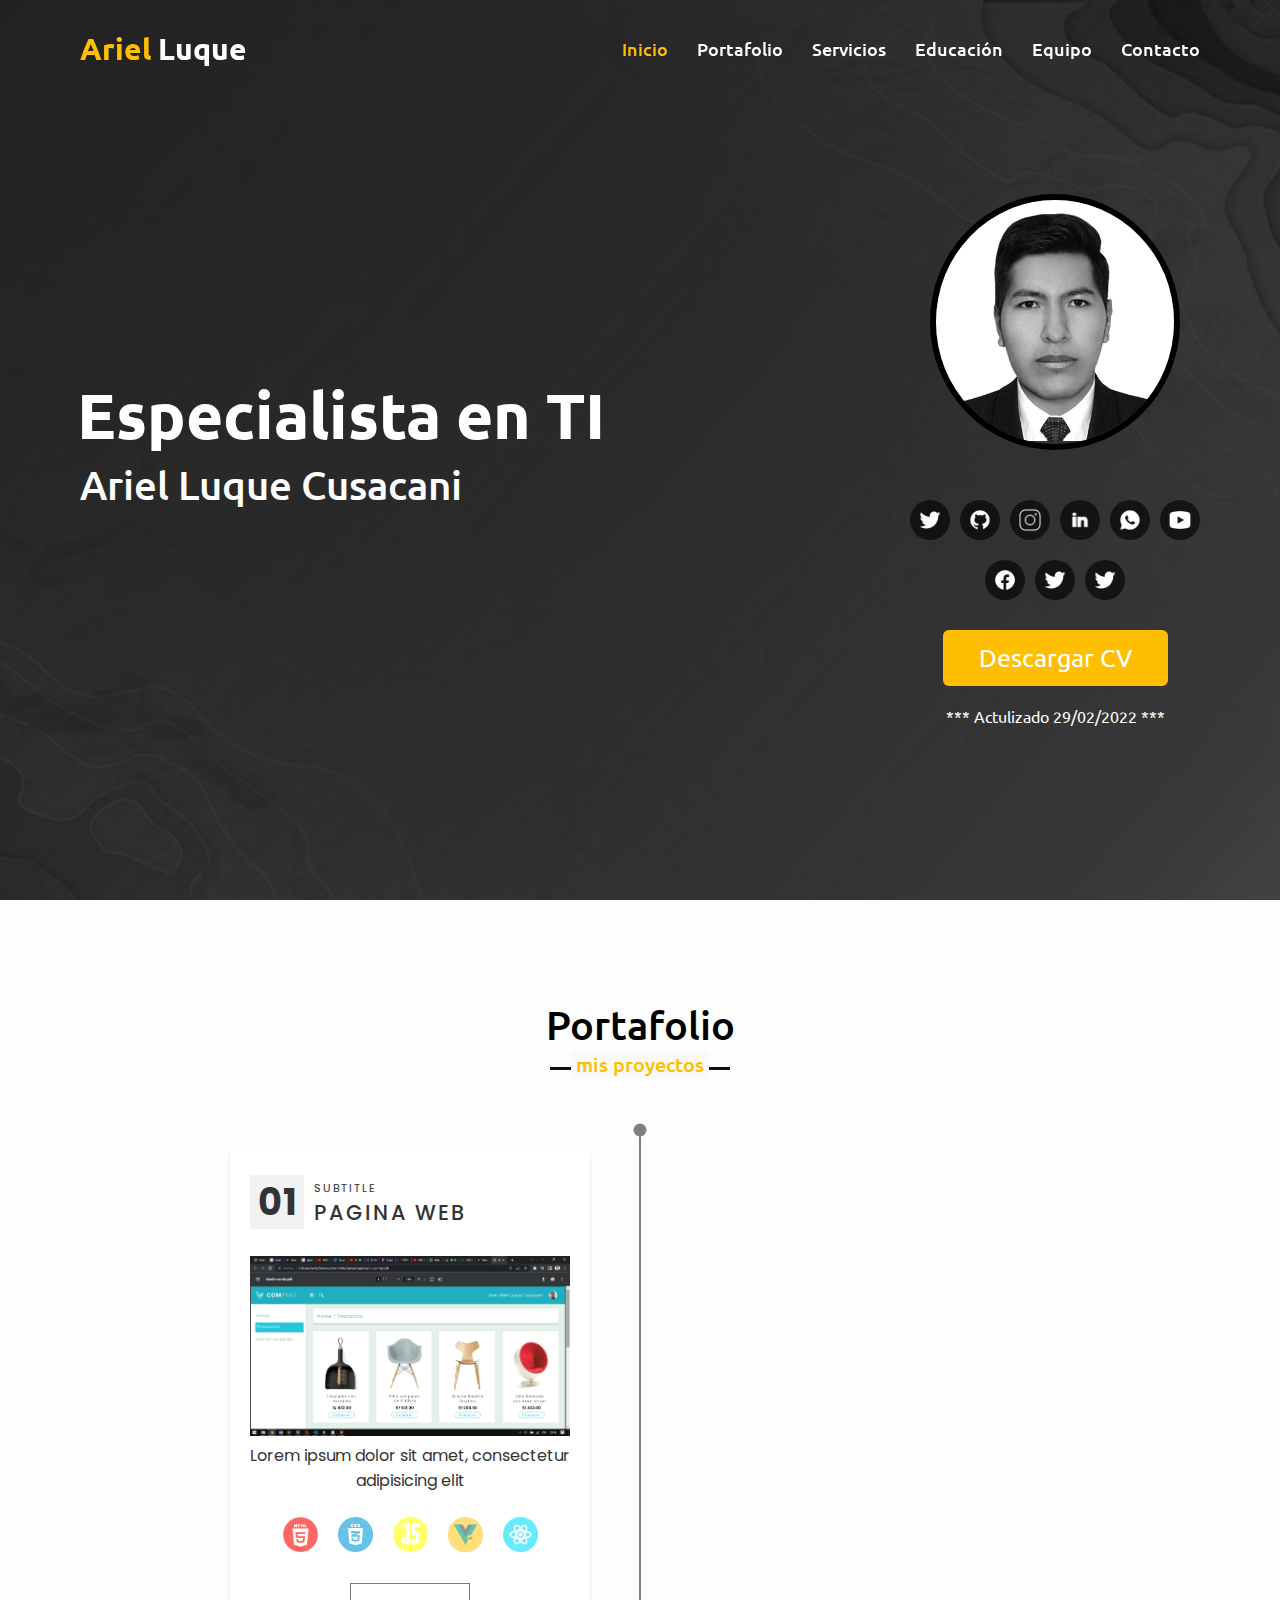
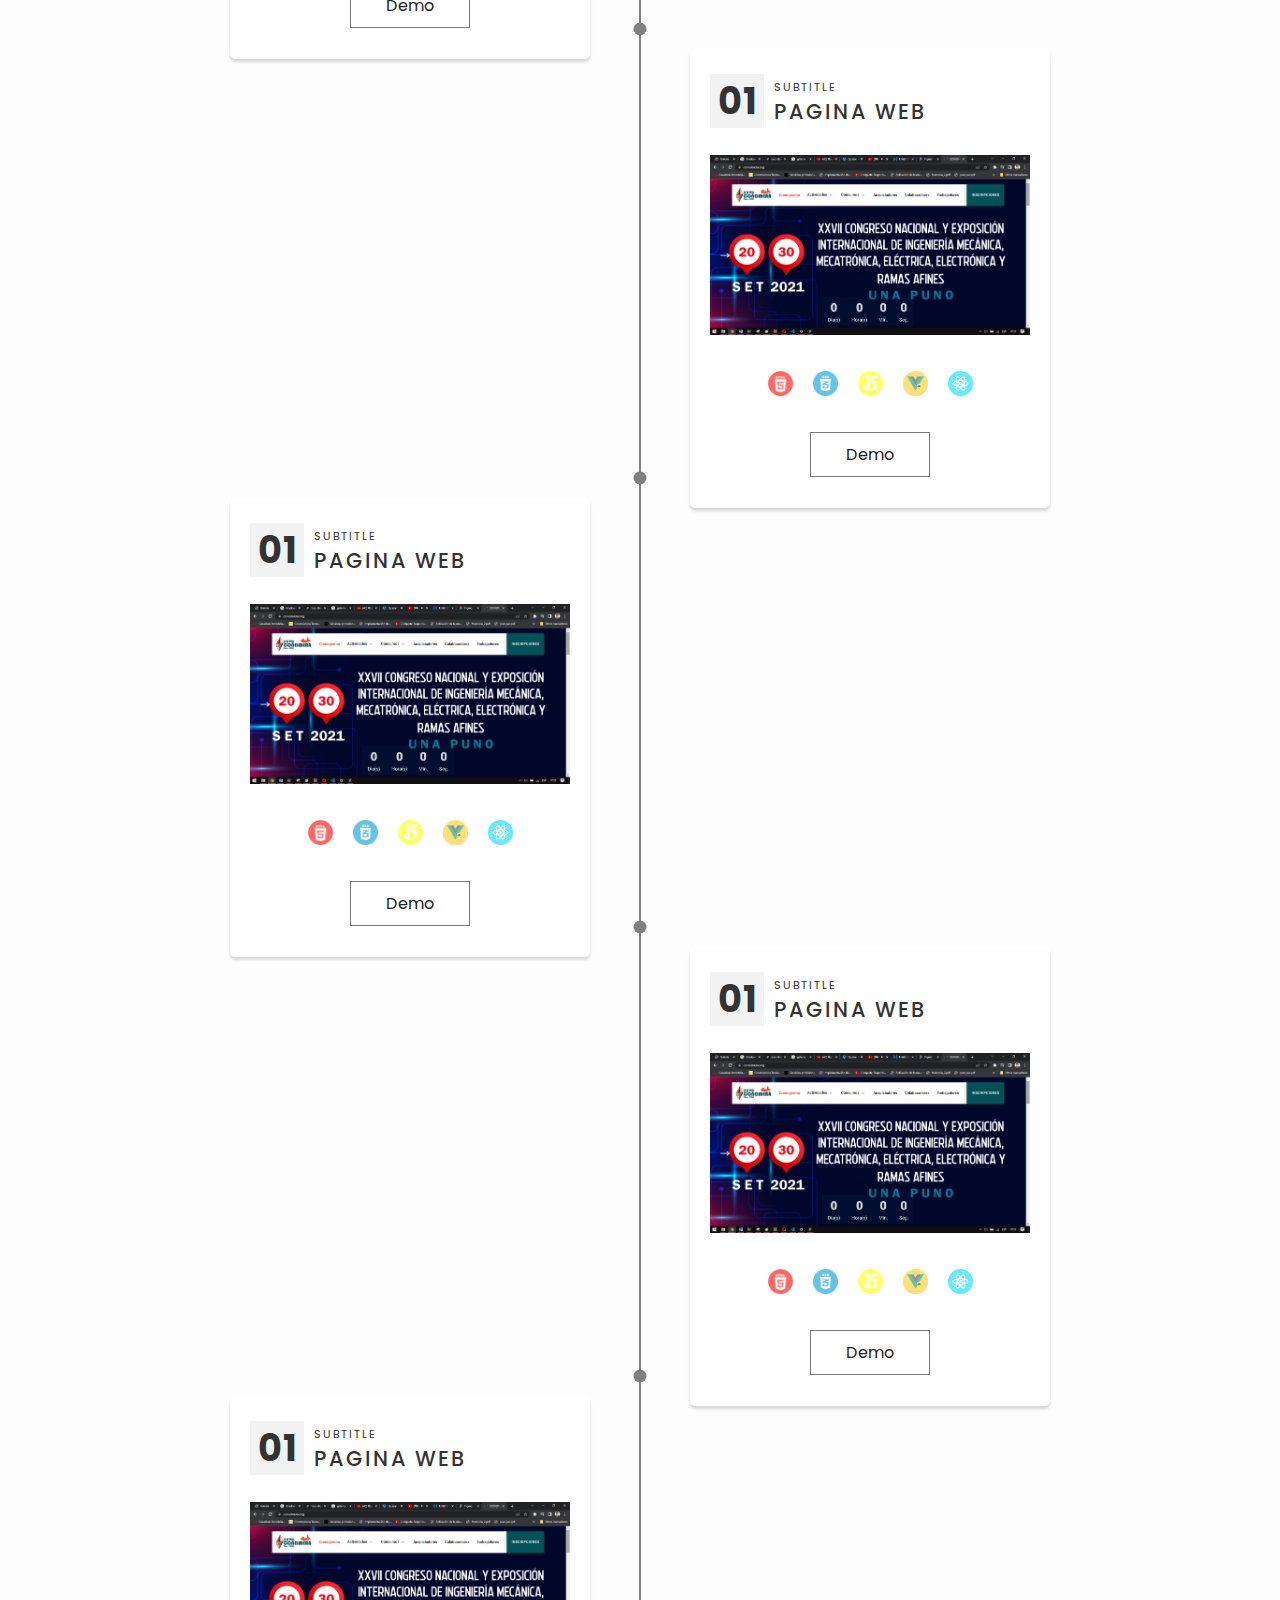
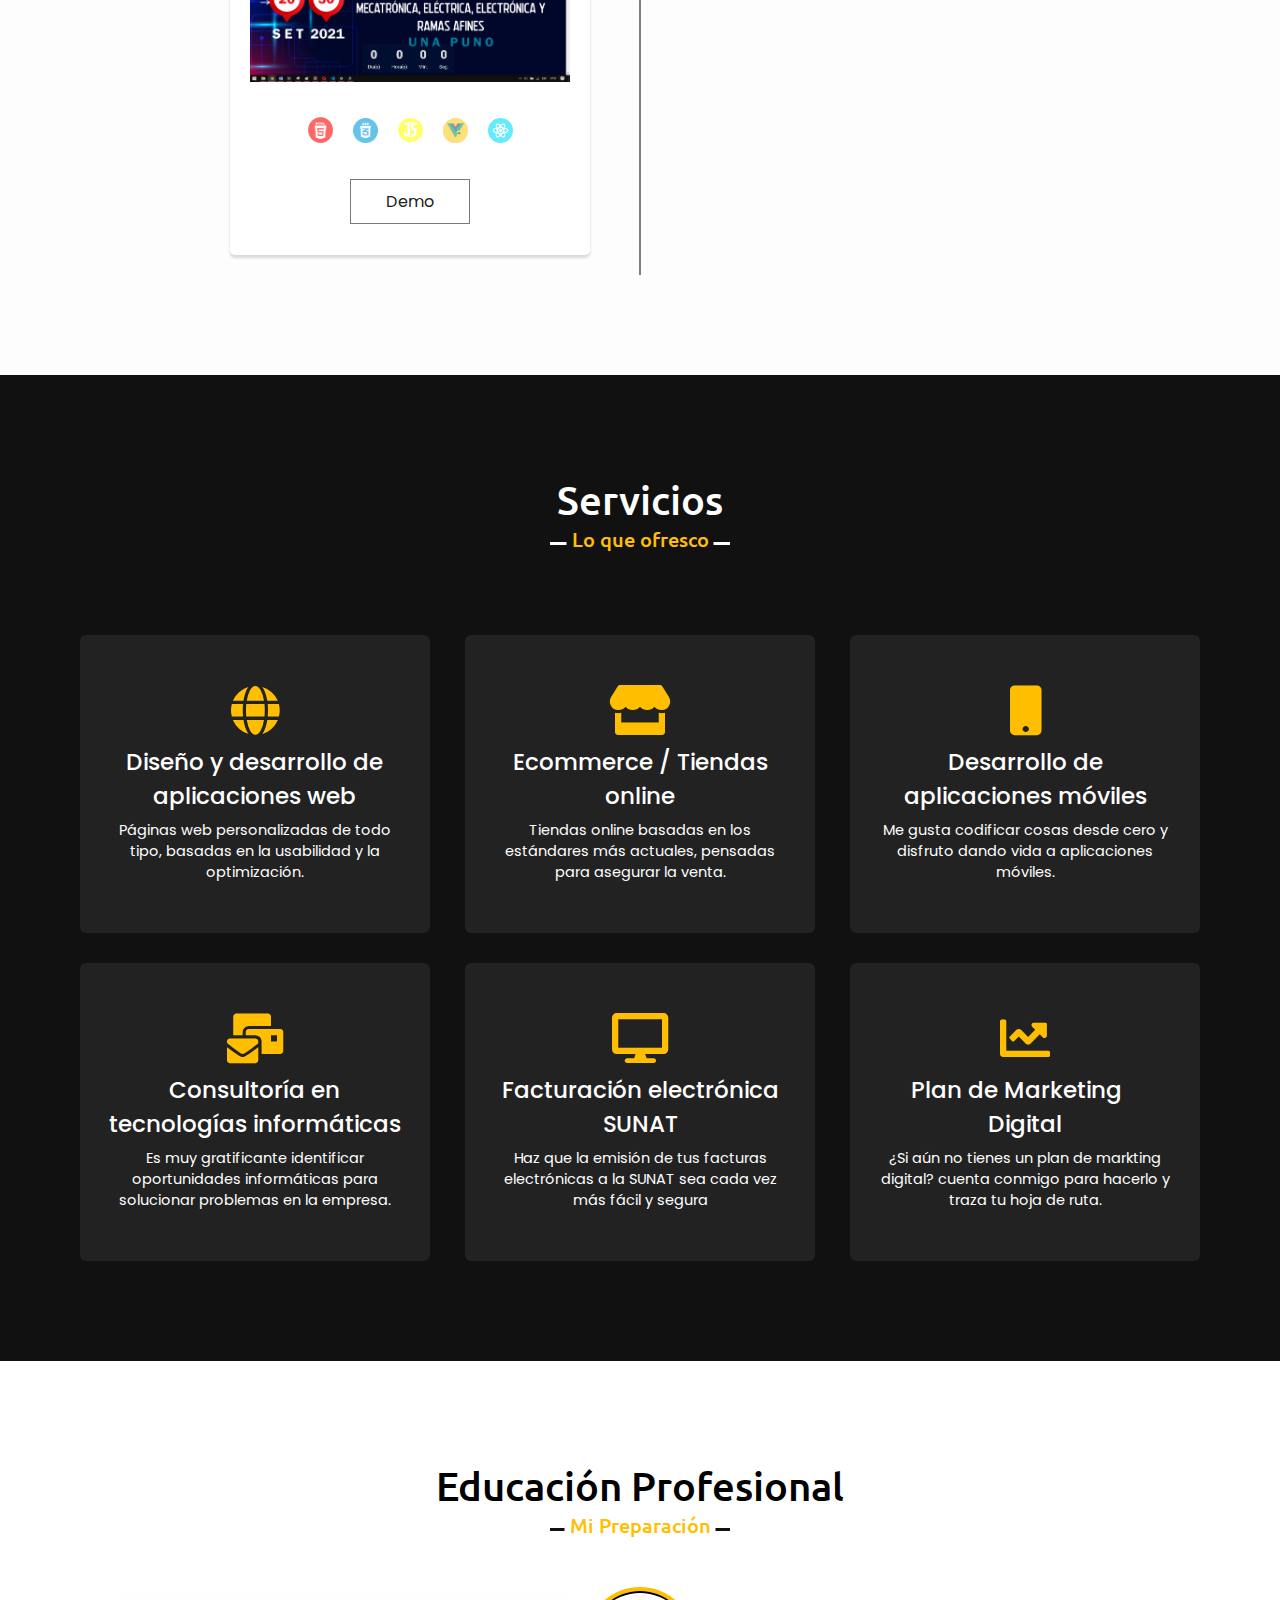
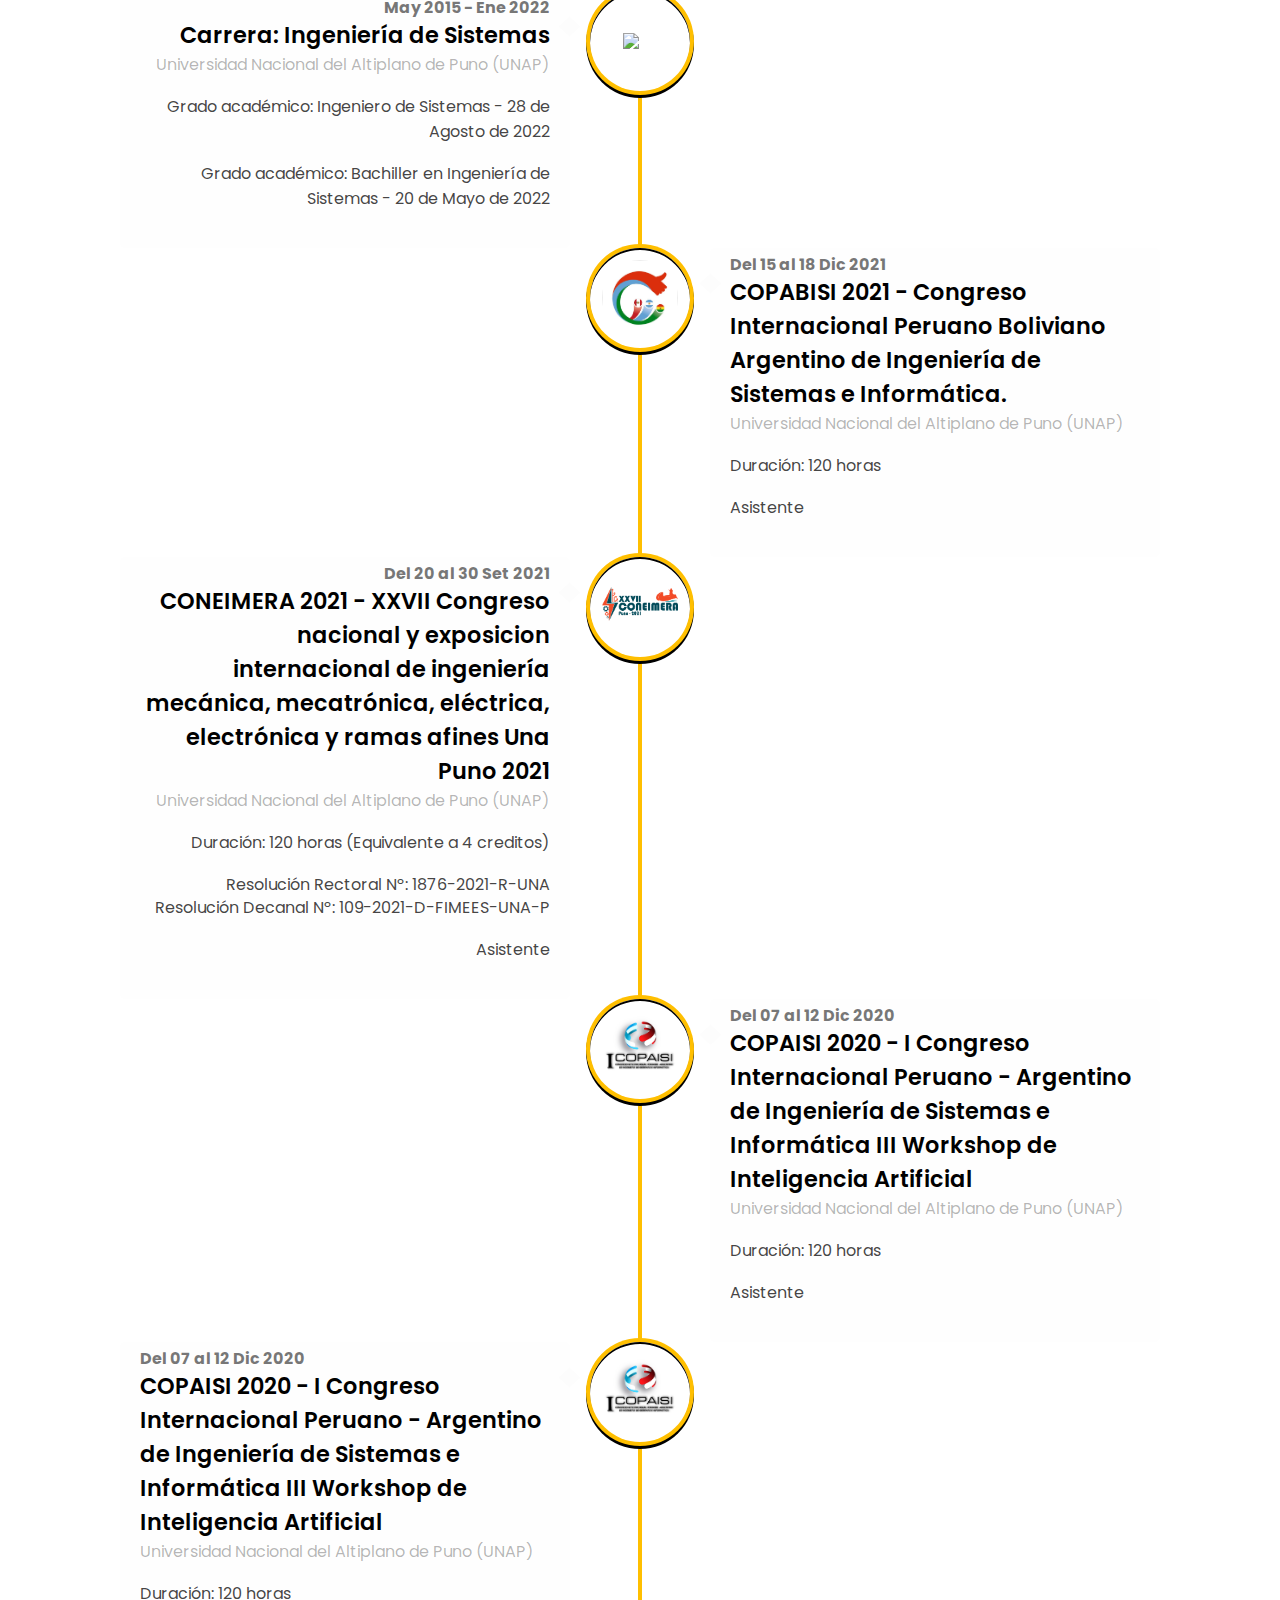
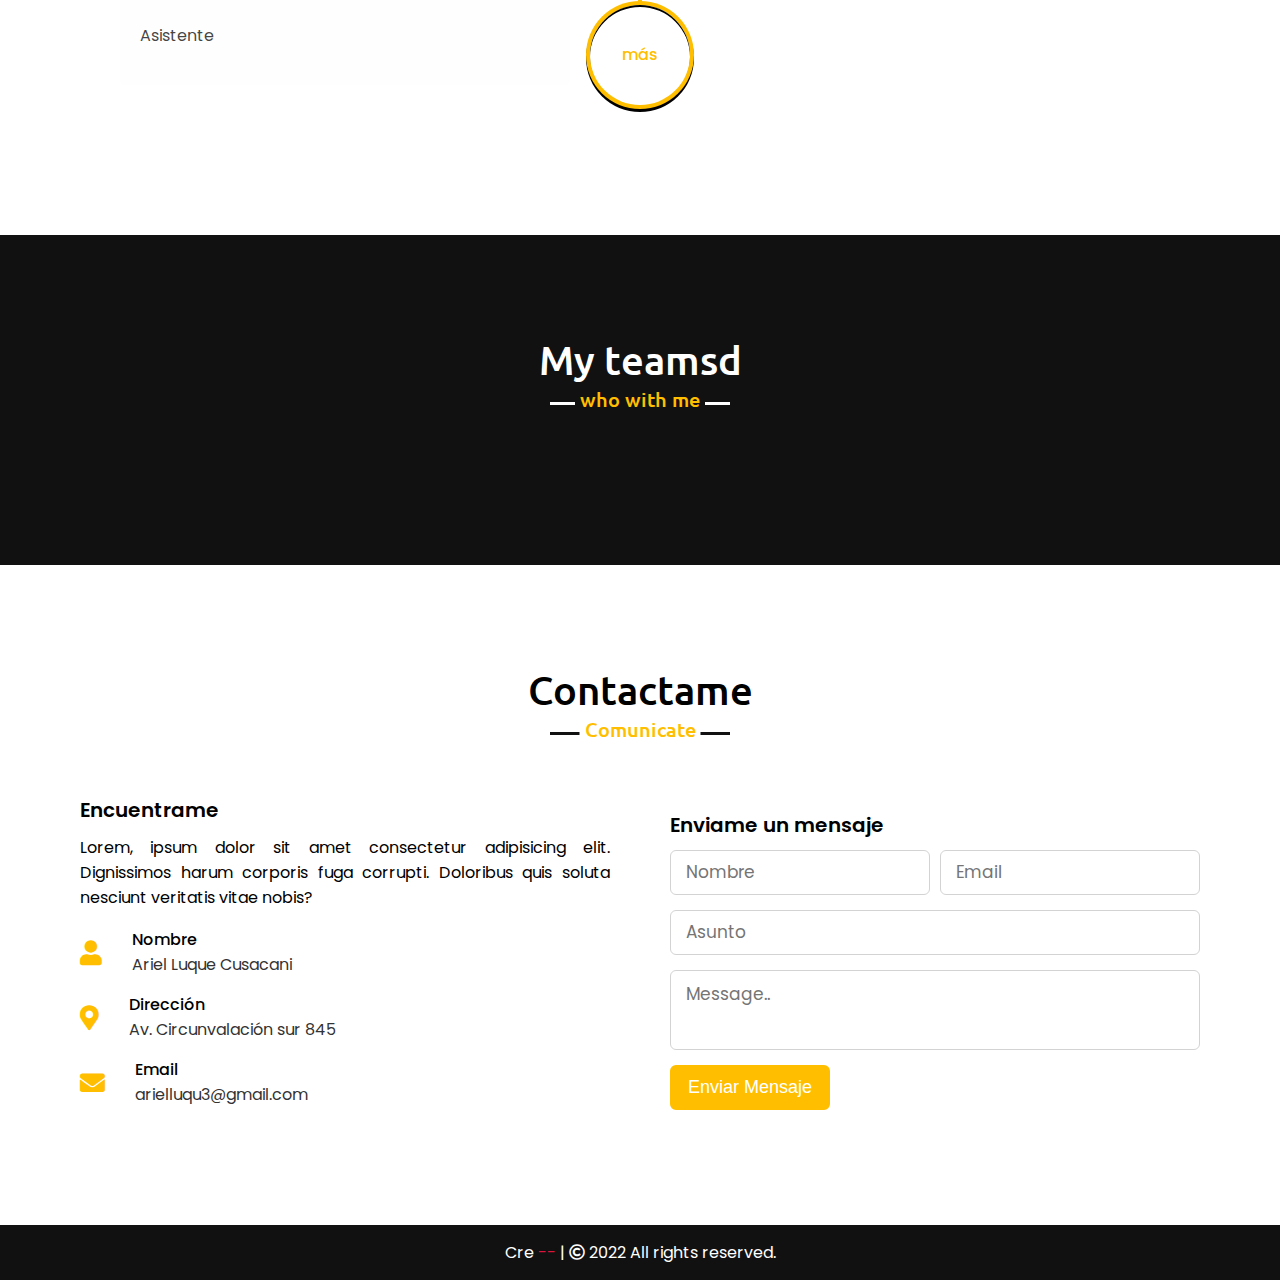
==== index.html @ 1d6f307a "return" ====
<!DOCTYPE html>
<!-- Created By CodingNepal -->
<html lang="es">
<head>
    <meta charset="UTF-8">
    <meta name="viewport" content="width=device-width, initial-scale=1.0">
    <title>Ariel Luque Cusacani</title>
    <link rel="stylesheet" href="style.css">
    <link rel="stylesheet" href="https://cdnjs.cloudflare.com/ajax/libs/font-awesome/5.15.3/css/all.min.css"/>
    <script src="https://code.jquery.com/jquery-3.5.1.min.js"></script>
    <script src="https://cdnjs.cloudflare.com/ajax/libs/typed.js/2.0.11/typed.min.js"></script>
    <script src="https://cdnjs.cloudflare.com/ajax/libs/waypoints/4.0.1/jquery.waypoints.min.js"></script>
    <script src="https://cdnjs.cloudflare.com/ajax/libs/OwlCarousel2/2.3.4/owl.carousel.min.js"></script>
    <link rel="stylesheet" href="https://cdnjs.cloudflare.com/ajax/libs/OwlCarousel2/2.3.4/assets/owl.carousel.min.css"/>
</head>
<body> 
    <div class="scroll-up-btn">
        <i class="fas fa-angle-up"></i>
    </div>
    <nav class="navbar">
        <div class="max-width">
            <!-- Harlow Solid Italic -->
            <div class="logo"><a href="#"><span style="">Ariel</span> Luque</a> </div>
            <ul class="menu">
                <li><a href="#home" class="menu-btn">Inicio</a></li>
                <li><a href="#about" class="menu-btn">Portafolio</a></li>
                <li><a href="#services" class="menu-btn">Servicios</a></li>
                <li><a href="#skills" class="menu-btn">Educación</a></li>
                <li><a href="#teams" class="menu-btn">Equipo</a></li>
                <li><a href="#contact" class="menu-btn">Contacto</a></li>
            </ul>
            <div class="menu-btn">
                <i class="fas fa-bars"></i>
            </div>
        </div>
    </nav>

    <!-- home section start -->
    <section class="home" id="home">
        <div class="max-width prin">
            <div class="home-content" style=" width: 100%; display: flex; flex-direction: column; justify-content: center;">
                <div class="text-2 ti">Especialista en TI</div>
                <div class="text-3 nom">Ariel Luque Cusacani</div>
                <div class="text-3 tip" ><span class="typing" style="color: white; font-size:2rem; font-weight: 300;"></span></div>
            </div>

            <div class="home-content" style=" width: 320px; display: flex; flex-direction: column; align-items: center;">
                <div class="foto">
                    <img src="./images/Foto.png" width="100%">
                </div>
                <div class="text-3" ><span class="typing" style="color: white; font-size:2rem; font-weight: 300;"></span></div>
                <div style="margin-left: 0; display: flex; justify-content: flex-start; margin-top: 120px; ">
                    <div class="icono-header-container" style="margin-left: 0px;"><img src="images/iconos/icons8-twitter-30.png" width="24px" height="24px" /></div>
                    <div class="icono-header-container"><img src="images/iconos/icons8-github-30.png" width="24px" height="24px" /></div>
                    <div class="icono-header-container"><img src="images/iconos/icons8-instagram-50.png" width="24px" height="24px" /></div>
                    <div class="icono-header-container"><img src="images/iconos/icons8-linkedin-50.png" width="24px" height="24px" /></div>
                    <div class="icono-header-container"><img src="images/iconos/icons8-whatsapp-30.png" width="24px" height="24px" /></div>
                    <div class="icono-header-container"><img src="images/iconos/icons8-youtube-play-30.png" width="24px" height="24px" /></div>
                </div>
                <div style=" margin-left: 0; display: flex; justify-content: flex-start; margin-top: 20px; margin-bottom: 10px;">
                    <div class="icono-header-container" style="margin-left: 0px;"><img src="images/iconos/icons8-facebook-rodeado-de-círculo-64.png" width="24px" height="24px" /></div>
                    <div class="icono-header-container"><img src="images/iconos/icons8-twitter-30.png" width="24px" height="24px" /></div>
                    <div class="icono-header-container"><img src="images/iconos/icons8-twitter-30.png" width="24px" height="24px" /></div>
                </div>

                <a href="#">Descargar CV</a>
                <div style="margin-top:20px;"> <span style="text-align: center;">*** Actulizado 29/02/2022 ***</span></div>
            </div>
        </div>
    </section>

    <!-- about section start -->
    <section class="about" id="about" style="background: #f7f7f74D">
        <div class="max-width">
            <h2 class="title">Portafolio</h2>
            <div class="about-content">
                <div class="column right" style="display: none;">
                    <div> <span class="typing-2"></span></div>
                </div>
                <div class="timeline">
                    <ul>
                      <li>
                        <div class="timeline-content">
                          <div class="time-line-header">
                            <div class="timeline-numero">
                              <span>01</span> 
                            </div>
                            <div class="timeline-titulo">
                              <h2>SUBTITLE</h2>
                              <h1>PAGINA WEB</h1>
                            </div>
              
                          </div>
                          <img src="./images/galeria/carrito.png" width="100%">
                          <p style="text-align: center;">
                            Lorem ipsum dolor sit amet, consectetur adipisicing elit
                          </p>
                          
                          <div class="timeline-footer">
                              <div class="timeline-iconos">
                                <div class="icono-timeline">
                                  <img src="./images/iconos-time/html.png" alt="" width="35px" style="opacity: 0.6;">
                                </div>
                                <div class="icono-timeline">
                                  <img src="./images/iconos-time/css.png" alt="" width="35px" style="opacity: 0.6;">
                                </div>
                                <div class="icono-timeline">
                                  <img src="./images/iconos-time/javascript.png" alt="" width="35px" style="opacity: 0.6;">
                                </div>
                                <div class="icono-timeline">
                                  <img src="./images/iconos-time/vue.png" alt="" width="35px" style="opacity: 0.6;">
                                </div>
                                <div class="icono-timeline">
                                  <img src="./images/iconos-time/react.png" alt="" width="35px" style="opacity: 0.6;">
                                </div>
                              </div>
                              <div class="buttom-timeline">
                                <a href="" class="buton-time-line"> Demo</a>
                              </div>
                          </div>
                        </div>
                      </li>
              
              
                      <li>
                        <div class="timeline-content">
                          <div class="time-line-header">
                            <div class="timeline-numero">
                              <span>01</span> 
                            </div>
                            <div class="timeline-titulo">
                              <h2>SUBTITLE</h2>
                              <h1>PAGINA WEB</h1>
                            </div>
              
                          </div>
                          <img src="./images/galeria/coneimera.org.png" width="100%">
                          
                          <div class="timeline-footer">
                              <div class="timeline-iconos">
                                <div class="icono-timeline">
                                  <img src="./images/iconos-time/html.png" alt="" width="25px" style="opacity: 0.6;">
                                </div>
                                <div class="icono-timeline">
                                  <img src="./images/iconos-time/css.png" alt="" width="25px" style="opacity: 0.6;">
                                </div>
                                <div class="icono-timeline">
                                  <img src="./images/iconos-time/javascript.png" alt="" width="25px" style="opacity: 0.6;">
                                </div>
                                <div class="icono-timeline">
                                  <img src="./images/iconos-time/vue.png" alt="" width="25px" style="opacity: 0.6;">
                                </div>
                                <div class="icono-timeline">
                                  <img src="./images/iconos-time/react.png" alt="" width="25px" style="opacity: 0.6;">
                                </div>
                              </div>
                              <div class="buttom-timeline">
                                <a href="" class="buton-time-line"> Demo</a>
                              </div>
                          </div>
                        </div>
                      </li>



                      <li>
                        <div class="timeline-content">
                          <div class="time-line-header">
                            <div class="timeline-numero">
                              <span>01</span> 
                            </div>
                            <div class="timeline-titulo">
                              <h2>SUBTITLE</h2>
                              <h1>PAGINA WEB</h1>
                            </div>
              
                          </div>
                          <img src="./images/galeria/coneimera.org.png" width="100%">
                          
                          <div class="timeline-footer">
                              <div class="timeline-iconos">
                                <div class="icono-timeline">
                                  <img src="./images/iconos-time/html.png" alt="" width="25px" style="opacity: 0.6;">
                                </div>
                                <div class="icono-timeline">
                                  <img src="./images/iconos-time/css.png" alt="" width="25px" style="opacity: 0.6;">
                                </div>
                                <div class="icono-timeline">
                                  <img src="./images/iconos-time/javascript.png" alt="" width="25px" style="opacity: 0.6;">
                                </div>
                                <div class="icono-timeline">
                                  <img src="./images/iconos-time/vue.png" alt="" width="25px" style="opacity: 0.6;">
                                </div>
                                <div class="icono-timeline">
                                  <img src="./images/iconos-time/react.png" alt="" width="25px" style="opacity: 0.6;">
                                </div>
                              </div>
                              <div class="buttom-timeline">
                                <a href="" class="buton-time-line"> Demo</a>
                              </div>
                          </div>
                        </div>
                      </li>




                      <li>
                        <div class="timeline-content">
                          <div class="time-line-header">
                            <div class="timeline-numero">
                              <span>01</span> 
                            </div>
                            <div class="timeline-titulo">
                              <h2>SUBTITLE</h2>
                              <h1>PAGINA WEB</h1>
                            </div>
              
                          </div>
                          <img src="./images/galeria/coneimera.org.png" width="100%">
                          
                          <div class="timeline-footer">
                              <div class="timeline-iconos">
                                <div class="icono-timeline">
                                  <img src="./images/iconos-time/html.png" alt="" width="25px" style="opacity: 0.6;">
                                </div>
                                <div class="icono-timeline">
                                  <img src="./images/iconos-time/css.png" alt="" width="25px" style="opacity: 0.6;">
                                </div>
                                <div class="icono-timeline">
                                  <img src="./images/iconos-time/javascript.png" alt="" width="25px" style="opacity: 0.6;">
                                </div>
                                <div class="icono-timeline">
                                  <img src="./images/iconos-time/vue.png" alt="" width="25px" style="opacity: 0.6;">
                                </div>
                                <div class="icono-timeline">
                                  <img src="./images/iconos-time/react.png" alt="" width="25px" style="opacity: 0.6;">
                                </div>
                              </div>
                              <div class="buttom-timeline">
                                <a href="" class="buton-time-line"> Demo</a>
                              </div>
                          </div>
                        </div>
                      </li>



                      <li>
                        <div class="timeline-content">
                          <div class="time-line-header">
                            <div class="timeline-numero">
                              <span>01</span> 
                            </div>
                            <div class="timeline-titulo">
                              <h2>SUBTITLE</h2>
                              <h1>PAGINA WEB</h1>
                            </div>
              
                          </div>
                          <img src="./images/galeria/coneimera.org.png" width="100%">
                          
                          <div class="timeline-footer">
                              <div class="timeline-iconos">
                                <div class="icono-timeline">
                                  <img src="./images/iconos-time/html.png" alt="" width="25px" style="opacity: 0.6;">
                                </div>
                                <div class="icono-timeline">
                                  <img src="./images/iconos-time/css.png" alt="" width="25px" style="opacity: 0.6;">
                                </div>
                                <div class="icono-timeline">
                                  <img src="./images/iconos-time/javascript.png" alt="" width="25px" style="opacity: 0.6;">
                                </div>
                                <div class="icono-timeline">
                                  <img src="./images/iconos-time/vue.png" alt="" width="25px" style="opacity: 0.6;">
                                </div>
                                <div class="icono-timeline">
                                  <img src="./images/iconos-time/react.png" alt="" width="25px" style="opacity: 0.6;">
                                </div>
                              </div>
                              <div class="buttom-timeline">
                                <a href="" class="buton-time-line"> Demo</a>
                              </div>
                          </div>
                        </div>
                      </li>
                      
                    </ul>
                  </div>
                
            </div>
        </div>
        
    </section>
    <!-- services section start -->
    <section class="services" id="services">
        <div class="max-width">
            <h2 class="title">Servicios</h2>
            <div class="serv-content">
                <div class="card">
                    <div class="box">
                        <i class="fas fa-globe"></i>
                        <div class="text"> Diseño y desarrollo de aplicaciones web </div>
                        <p>Páginas web personalizadas de todo tipo, basadas en la usabilidad y la optimización.</p>
                    </div>
                </div>
                <div class="card">
                    <div class="box">
                        <i class="fas fa-store"></i>
                        <div class="text">Ecommerce / Tiendas online</div>
                        <p>Tiendas online basadas en los estándares más actuales, pensadas para asegurar la venta.</p>
                    </div>
                </div>
                <div class="card">
                    <div class="box">
                        <i class="fas fa-mobile"></i>
                        <div class="text">Desarrollo de aplicaciones móviles</div>
                        <p>Me gusta codificar cosas desde cero y disfruto dando vida a aplicaciones móviles.</p>
                    </div>  
                </div>

                <div class="card">
                    <div class="box">
                        <i class="fas fa-mail-bulk"></i>
                        <div class="text">Consultoría en tecnologías informáticas</div>
                        <p> Es muy gratificante identificar oportunidades informáticas para solucionar problemas en la empresa.</p>
                    </div>  
                </div>
                <div class="card">
                    <div class="box">
                        <i class="fas fa-desktop"></i>
                        <div class="text">Facturación electrónica SUNAT</div>
                        <p>Haz que la emisión de tus facturas electrónicas a la SUNAT sea cada vez más fácil y segura</p>
                    </div>  
                </div>
                <div class="card">
                    <div class="box">
                        <i class="fas fa-chart-line"></i>
                        <div class="text">Plan de Marketing &nbsp;&nbsp; Digital</div>
                        <p>¿Si aún no tienes un plan de markting digital? cuenta conmigo para hacerlo y traza tu hoja de ruta.</p>
                    </div>  
                </div>
            </div>

            
        </div>
    </section>

    <!-- skills section start -->
    <section class="skills" id="skills">
        <div class="max-width">
            <h2 class="title">Educación Profesional</h2>
            <div class="wrapper">
                <div class="center-line linea" style="display: flex; align-items: center; justify-content: center;">
                  <a href="#" class="scroll-icon" style=" display: flex; align-items: center; justify-content: center; font-size: 1rem; font-weight: 500;">más</i></a>
                </div> 

                <div class="row row-1">
                  <section>
                    <i class="icon circ" >        
                      <img src="https://upload.wikimedia.org/wikipedia/commons/c/cb/Logo_UNAP.png" class="imgcirc" width="95%" style="border-radius: 0%; width: 30px; margin-left: -5px;">
                    </i>
                    <p class="ar" style="color: #0000008b; font-weight: 700; margin-bottom: -12px; margin-top: -16px;">May 2015 -  Ene 2022</p>
                    <p class="ar" style="font-size: 1.4em; font-weight: 600; margin-bottom: -10px;">Carrera: Ingeniería de Sistemas</p>
                    <p class="ar" style="color: #0000004b;">Universidad Nacional del Altiplano de Puno (UNAP)</p>
                    <p class="ar" style="color: #242323d9;">Grado académico: Ingeniero de Sistemas - 28 de Agosto de 2022</p>
                    <p class="ar" style="color: #242323d9;">Grado académico: Bachiller en Ingeniería de Sistemas - 20 de Mayo de 2022</p>
                    
                    <div class="bottom">
                      <!-- <a href="#">ver mas</a> -->
                    </div>
                  </section>
                </div>
            
                <div class="row row-2">
                  <section>
                    <i class="icon circ"  >        
                      <img src="./images/logos/logoCopabisi.jpg" class="imgcirc" width="95%" style="border-radius: 50%;">
                    </i>
                    <p class="al" style="color: #0000008b; font-weight: 700; margin-bottom: -12px; margin-top: -16px;">Del 15 al 18 Dic 2021</p>
                    <p class="al" style="font-size: 1.4em; font-weight: 600; margin-bottom: -10px;">
                      COPABISI 2021 - Congreso Internacional Peruano Boliviano Argentino de Ingeniería de Sistemas e Informática.
                    </p>
                    <p class="al" style="color: #0000004b;">Universidad Nacional del Altiplano de Puno (UNAP)</p>
                    <p class="al" style="color: #242323d9;">Duración: 120 horas</p>
                    <p class="al" style="color: #242323d9;">Asistente</p>
            
                    <div class="bottom">
                      <!-- <a href="#">ver mas</a> -->
                    </div>
                  </section>
                </div>
            
                <div class="row row-1">
                  <section>
                    <i class="icon circ"  >        
                      <img src="./images/logos/logoConeimera.png" class="imgcirc" width="95%" style="border-radius: 0%; margin-bottom: 5px;">
                    </i>
                    <p class="ar" style="color: #0000008b; font-weight: 700; margin-bottom: -12px; margin-top: -16px;">Del 20 al 30 Set 2021</p>
                    <p class="ar" style="font-size: 1.4em; font-weight: 600; margin-bottom: -10px;">
                      CONEIMERA 2021 - XXVII Congreso nacional y exposicion
                      internacional de ingeniería mecánica,
                      mecatrónica, eléctrica, electrónica y 
                      ramas afines
                      Una Puno 2021</p>
                    <p class="ar" style="color: #0000004b;">Universidad Nacional del Altiplano de Puno (UNAP)</p>
                    <p class="ar" style="color: #242323d9;">Duración: 120 horas (Equivalente a 4 creditos)</p>
                    <p class="ar" style="color: #242323d9;  margin-bottom: -12px;">Resolución Rectoral Nº: 1876-2021-R-UNA</p>
                    <p class="ar" style="color: #242323d9;">Resolución Decanal Nº: 109-2021-D-FIMEES-UNA-P</p>
                    <p class="ar" style="color: #242323d9;">Asistente</p>
                    <div class="bottom">
                      <!-- <a href="#">ver mas</a> -->
                    </div>
                  </section>
                </div>
            
            
                <div class="row row-2">
                  <section>
                    <i class="icon circ"  >        
                      <img src="./images/logos/logoCopaisi.png" class="imgcirc" width="95%" style="border-radius: 50%;">
                    </i>
                    <p class="al" style="color: #0000008b; font-weight: 700; margin-bottom: -12px; margin-top: -16px;">Del 07 al 12 Dic 2020</p>
                    <p class="al" style="font-size: 1.4em; font-weight: 600; margin-bottom: -10px;">
                      COPAISI 2020 - I Congreso Internacional Peruano - 
                      Argentino de Ingeniería de Sistemas
                      e Informática III Workshop de
                      Inteligencia Artificial</p>
                    <p class="al" style="color: #0000004b;">Universidad Nacional del Altiplano de Puno (UNAP)</p>
                    <p class="al" style="color: #242323d9;">Duración: 120 horas</p>
                    <p class="al" style="color: #242323d9;">Asistente</p>
                    <div class="bottom">
                      <!-- <a href="#">ver mas</a> -->
                    </div>
                  </section>
                </div>
                <div class="row row-1">
                  <section>
                    <i class="icon circ"  >        
                      <img src="./images/logos/logoCopaisi.png" class="imgcirc" width="95%" style="border-radius: 50%;">
                    </i>
                    <p class="al" style="color: #0000008b; font-weight: 700; margin-bottom: -12px; margin-top: -16px;">Del 07 al 12 Dic 2020</p>
                    <p class="al" style="font-size: 1.4em; font-weight: 600; margin-bottom: -10px;">
                      COPAISI 2020 - I Congreso Internacional Peruano - 
                      Argentino de Ingeniería de Sistemas
                      e Informática III Workshop de
                      Inteligencia Artificial</p>
                    <p class="al" style="color: #0000004b;">Universidad Nacional del Altiplano de Puno (UNAP)</p>
                    <p class="al" style="color: #242323d9;">Duración: 120 horas</p>
                    <p class="al" style="color: #242323d9;">Asistente</p>
                    <div class="bottom">
                      <!-- <a href="#">ver mas</a> -->
                    </div>
                  </section>
                </div>
            
                
              </div>
        </div>
    </section>

    <!-- teams section start -->
    <section class="teams" id="teams">
        <div class="max-width">
            <h2 class="title">My teamsd</h2>
            <div class="carousel owl-carousel">
                <div class="card">
                    <div class="box">
                        <img src="images/profile-1.jpeg" alt="">
                        <div class="text">Someone name</div>
                        <p>Lorem ipsum dolor sit amet consectetur adipisicing elit.</p>
                    </div>
                </div>
                <div class="card">
                    <div class="box">
                        <img src="images/profile-2.jpeg" alt="">
                        <div class="text">Someone name</div>
                        <p>Lorem ipsum dolor sit amet consectetur adipisicing elit.</p>
                    </div>
                </div>
                <div class="card">
                    <div class="box">
                        <img src="images/profile-3.jpeg" alt="">
                        <div class="text">Someone name</div>
                        <p>Lorem ipsum dolor sit amet consectetur adipisicing elit.</p>
                    </div>
                </div>
                <div class="card">
                    <div class="box">
                        <img src="images/profile-4.jpeg" alt="">
                        <div class="text">Someone name</div>
                        <p>Lorem ipsum dolor sit amet consectetur adipisicing elit.</p>
                    </div>
                </div>
                <div class="card">
                    <div class="box">
                        <img src="images/profile-5.jpeg" alt="">
                        <div class="text">Someone name</div>
                        <p>Lorem ipsum dolor sit amet consectetur adipisicing elit.</p>
                    </div>
                </div>
            </div>
        </div>
    </section>

    <!-- contact section start -->
    <section class="contact" id="contact">
        <div class="max-width">
            <h2 class="title">Contactame</h2>
            <div class="contact-content">
                <div class="column left">
                    <div class="text">Encuentrame</div>
                    <p>Lorem, ipsum dolor sit amet consectetur adipisicing elit. Dignissimos harum corporis fuga corrupti. Doloribus quis soluta nesciunt veritatis vitae nobis?</p>
                    <div class="icons">
                        <div class="row">
                            <i class="fas fa-user"></i>
                            <div class="info">
                                <div class="head">Nombre</div>
                                <div class="sub-title">Ariel Luque Cusacani</div>
                            </div>
                        </div>
                        <div class="row">
                            <i class="fas fa-map-marker-alt"></i>
                            <div class="info">
                                <div class="head">Dirección</div>
                                <div class="sub-title">Av. Circunvalación sur 845</div>
                            </div>
                        </div>
                        <div class="row">
                            <i class="fas fa-envelope"></i>
                            <div class="info">
                                <div class="head">Email</div>
                                <div class="sub-title">arielluqu3@gmail.com</div>
                            </div>
                        </div>
                    </div>
                </div>
                <div class="column right">
                    <div class="text">Enviame un mensaje</div>
                    <form action="https://formsubmit.co/jhonar.theking@gmail.com" method="POST">
                        <div class="fields">
                            <div class="field name" name="nombre">
                                <input type="text" placeholder="Nombre" required>
                            </div>
                            <div class="field email">
                                <input type="email" name="email" placeholder="Email" required>
                            </div>
                        </div>
                        <div class="field">
                            <input type="text" "asunto" placeholder="Asunto" required>
                        </div>
                        <div class="field textarea" name="mensaje">
                            <textarea cols="30" rows="10" placeholder="Message.." required></textarea>
                        </div>
                        <div class="button-area">
                            <button type="submit" name="enviar">Enviar Mensaje</button>
                        </div>
                    </form>
                </div>
            </div>
        </div>
    </section>

    <div class="preview-box">
        <div class="details">
          <span class="title"><p></p></span>
          <span class="icon fas fa-times"></span>
        </div>
        <div class="image-box"><img src="" alt=""></div>
      </div>
    <div class="shadow"></div>

    <!-- footer section start -->
    <footer>
        <span>Cre <a href="#">--</a> | <span class="far fa-copyright"></span> 2022 All rights reserved.</span>
    </footer>

    <script src="script.js"></script>
</body>
</html>
---- style.css ----
/*  import google fonts */
@import url('https://fonts.googleapis.com/css2?family=Poppins:wght@400;500;600;700&family=Ubuntu:wght@400;500;700&display=swap');

*{
    margin: 0;
    padding: 0;
    box-sizing: border-box;
    text-decoration: none;
}
html{ 
    scroll-behavior: smooth;
}

/* custom scroll bar */
::-webkit-scrollbar {
    width: 10px;
}
::-webkit-scrollbar-track {
    background: #f1f1f1;
}
::-webkit-scrollbar-thumb {
    background: #888;
}

::-webkit-scrollbar-thumb:hover {
    background: #555;
}

/* all similar content styling codes */
section{
    padding: 100px 0;
}
.max-width{
    max-width: 1300px;
    padding: 0 80px;
    margin: auto;
}
.about, .services, .skills, .teams, .contact, footer{
    font-family: 'Poppins', sans-serif;
}
.about .about-content,
.services .serv-content,
.skills .skills-content,
.contact .contact-content{
    display: flex;
    flex-wrap: wrap;
    align-items: center;
    justify-content: space-between;
}
section .title{
    position: relative;
    text-align: center;
    font-size: 40px;
    font-weight: 500;
    margin-bottom: 60px;
    padding-bottom: 20px;
    font-family: 'Ubuntu', sans-serif;
}
section .title::before{
    content: "";
    position: absolute;
    bottom: 0px;
    left: 50%;
    width: 180px;
    height: 3px;
    background: #111;
    transform: translateX(-50%);
}
section .title::after{
    position: absolute;
    bottom: -8px;
    left: 50%;
    font-size: 20px;
    color: crimson;
    padding: 0 5px;
    background: #fff;
    transform: translateX(-50%);
}

/* navbar styling */
.navbar{
    position: fixed;
    width: 100%;
    z-index: 999;
    padding: 30px 0;
    font-family: 'Ubuntu', sans-serif;
    transition: all 0.3s ease;
}
.navbar.sticky{
    padding: 10px 0;
    background: #2F2F31;
}
.navbar .max-width{
    display: flex;
    align-items: center;
    justify-content: space-between;
}
.navbar .logo a{
    color: #fff;
    font-size: 30px;
    font-weight: 600;
}
.navbar .logo a span{
    /*color: crimson;*/
    color: #ffbf00;
    transition: all 0.3s ease;
    font-weight: 700;
}

.navbar .menu li{
    list-style: none;
    display: inline-block;
}
.navbar .menu li a{
    display: block;
    color: #fff;
    font-size: 18px;
    font-weight: 500;
    margin-left: 25px;
    transition: color 0.3s ease;
}
.navbar .menu li a:hover{
    /*color: crimson;*/
    color: #ffbf00;
}
.navbar.sticky .menu li a:hover{
    color: #fff;
}

.selected { 
    color: #ffbf00 !important;

}

.observer-root-margin {
    pointer-events: none;
    z-index: 1300;
    border: 4px solid #000;
    position: fixed;
    top: 50%;
    left: 0;
    right: 0;
    bottom: 50%;
}


/* menu btn styling */
.menu-btn{
    color: #fff;
    font-size: 23px;
    cursor: pointer;
    display: none;
}
.scroll-up-btn{
    position: fixed;
    height: 45px;
    width: 42px;
    background: #111;
    right: 30px;
    bottom: 10px;
    text-align: center;
    line-height: 45px;
    color: #fff;
    z-index: 9999;
    font-size: 30px;
    border-radius: 6px;
    border-bottom-width: 2px;
    cursor: pointer;
    opacity: 0;
    pointer-events: none;
    transition: all 0.3s ease;
}
.scroll-up-btn.show{
    bottom: 30px;
    opacity: 1;
    pointer-events: auto;
}
.scroll-up-btn:hover{
    filter: brightness(90%);
}


/* home section styling */
.home{
    display: flex;
    background: url("images/banner.jpg") no-repeat center;
    height: 100vh;
    color: #fff;
    min-height: 500px;
    background-size: cover;
    background-attachment: fixed;
    font-family: 'Ubuntu', sans-serif;

}
.home .max-width{
  width: 100%;
  display: flex;
}
.home .max-width .row{
  margin-right: 0;
}
.home .home-content .text-1{
    font-size: 24px;
}
.home .home-content .text-2{
    font-size: 70px;
    font-weight: 600;
    margin-left: -3px;
}
.home .home-content .text-3{
    font-size: 40px;
    margin: 5px 0;
}
.home .home-content .text-3 span{
    color: #ffbf00;
    font-weight: 500;
}
.home .home-content a{
    display: inline-block;
    background: #ffbf00;
    color: #fff;
    font-size: 25px;
    padding: 12px 36px;
    margin-top: 20px;
    font-weight: 400;
    border-radius: 6px;
    transition: all 0.3s ease;
}
.home .home-content a:hover{
    color: white;
    background: #0000009D;
}

/* about section styling */
.about .title::after{
    content: "mis proyectos";
    color: #ffbf00;
    background: #f9f9f9;
}
.about .about-content .left{
    width: 45%;
}
.about .about-content .left img{
    height: 400px;
    width: 400px;
    object-fit: cover;
    border-radius: 6px;
}
.about .about-content .right{
    width: 55%;
}
.about .about-content .right .text{
    font-size: 25px;
    font-weight: 600;
    margin-bottom: 10px;
}
.about .about-content .right .text span{
    color: crimson;
}
.about .about-content .right p{
    text-align: justify;
}
.about .about-content .right a{
    display: inline-block;
    background: crimson;
    color: #fff;
    font-size: 20px;
    font-weight: 500;
    padding: 10px 30px;
    margin-top: 20px;
    border-radius: 6px;
    border: 2px solid crimson;
    transition: all 0.3s ease;
}
.about .about-content .right a:hover{
    color: crimson;
    background: none;
}

/* services section styling */
.services, .teams{
    color:#fff;
    background: #111;
}
.services .title::before,
.teams .title::before{
    background: #fff;
}
.services .title::after,
.teams .title::after{
    background: #111;
    color: #ffbf00;
    content: "Lo que ofresco";
}
.services .serv-content .card{
    margin-top: 30px;
    width: calc(33% - 20px);
    background: #222;
    text-align: center;
    border-radius: 6px;
    padding: 50px 25px;
    font-size: 14.5px;
    cursor: pointer;
    transition: all 0.3s ease;
}
.services .serv-content .card:hover{
    background: #ffbf00;
}
.services .serv-content .card .box{
    transition: all 0.3s ease;
}
.services .serv-content .card:hover .box{
    transform: scale(1.05);
}
.services .serv-content .card i{
    font-size: 50px;
    color: #ffbf00;
    transition: color 0.3s ease;
}
.services .serv-content .card:hover i{
    color: #fff;
}
.services .serv-content .card .text{
    font-size: 23px;
    font-weight: 500;
    margin: 10px 0 7px 0;
}


/* skills section styling */

.skills .title::after{
    content: "Mi Preparación";
    color: #ffbf00;
}
.skills .skills-content .column{
    width: calc(50% - 30px);
}
.skills .skills-content .left .text{
    font-size: 20px;
    font-weight: 600;
    margin-bottom: 10px;
}
.skills .skills-content .left p{
    text-align: justify;
}
.skills .skills-content .left a{
    display: inline-block;
    background: crimson;
    color: #fff;
    font-size: 18px;
    font-weight: 500;
    padding: 8px 16px;
    margin-top: 20px;
    border-radius: 6px;
    border: 2px solid crimson;
    transition: all 0.3s ease;
}
.skills .skills-content .left a:hover{
    color: crimson;
    background: none;
}
.skills .skills-content .right .bars{
    margin-bottom: 15px;
}
.skills .skills-content .right .info{
    display: flex;
    margin-bottom: 5px;
    align-items: center;
    justify-content: space-between;
}
.skills .skills-content .right span{
    font-weight: 500;
    font-size: 18px;
}
.skills .skills-content .right .line{
    height: 5px;
    width: 100%;
    background: lightgrey;
    position: relative;
}
.skills .skills-content .right .line::before{
    content: "";
    position: absolute;
    height: 100%;
    left: 0;
    top: 0;
    background: crimson;
}
.skills-content .right .html::before{
    width: 90%;
}
.skills-content .right .css::before{
    width: 60%;
}
.skills-content .right .js::before{
    width: 80%;
}
.skills-content .right .php::before{
    width: 50%;
}
.skills-content .right .mysql::before{
    width: 70%;
}

/* teams section styling */
.teams .title::after{
    content: "who with me";
}
.teams .carousel .card{
    background: #222;
    border-radius: 6px;
    padding: 25px 35px;
    text-align: center;
    overflow: hidden;
    transition: all 0.3s ease;
}
.teams .carousel .card:hover{
    background: crimson;
}
.teams .carousel .card .box{
    display: flex;
    flex-direction: column;
    align-items: center;
    justify-content: center;
    transition: all 0.3s ease;
}
.teams .carousel .card:hover .box{
    transform: scale(1.05);
}
.teams .carousel .card .text{
    font-size: 25px;
    font-weight: 500;
    margin: 10px 0 7px 0;
}
.teams .carousel .card img{
    height: 150px;
    width: 150px;
    object-fit: cover;
    border-radius: 50%;
    border: 5px solid crimson;
    transition: all 0.3s ease;
}
.teams .carousel .card:hover img{
    border-color: #fff;
}
.owl-dots{
    text-align: center;
    margin-top: 20px;
}
.owl-dot{
    height: 13px;
    width: 13px;
    margin: 0 5px;
    outline: none!important;
    border-radius: 50%;
    border: 2px solid crimson!important;
    transition: all 0.3s ease;
}
.owl-dot.active{
    width: 35px;
    border-radius: 14px;
}
.owl-dot.active,
.owl-dot:hover{
    background: crimson!important;
}

/* contact section styling */
.contact .title::after{
    content: "Comunicate";
    color: #ffbf00
}
.contact .contact-content .column{
    width: calc(50% - 30px);
}
.contact .contact-content .text{
    font-size: 20px;
    font-weight: 600;
    margin-bottom: 10px;
}
.contact .contact-content .left p{
    text-align: justify;
}
.contact .contact-content .left .icons{
    margin: 10px 0;
}
.contact .contact-content .row{
    display: flex;
    height: 65px;
    align-items: center;
}
.contact .contact-content .row .info{
    margin-left: 30px;
}
.contact .contact-content .row i{
    font-size: 25px;
    color: #ffbf00;
}
.contact .contact-content .info .head{
    font-weight: 500;
}
.contact .contact-content .info .sub-title{
    color: #333;
}
.contact .right form .fields{
    display: flex;
}
.contact .right form .field,
.contact .right form .fields .field{
    height: 45px;
    width: 100%;
    margin-bottom: 15px;
}
.contact .right form .textarea{
    height: 80px;
    width: 100%;
}
.contact .right form .name{
    margin-right: 10px;
}
.contact .right form .field input,
.contact .right form .textarea textarea{
    height: 100%;
    width: 100%;
    border: 1px solid lightgrey;
    border-radius: 6px;
    outline: none;
    padding: 0 15px;
    font-size: 17px;
    font-family: 'Poppins', sans-serif;
    transition: all 0.3s ease;
}
.contact .right form .field input:focus,
.contact .right form .textarea textarea:focus{
    border-color: #b3b3b3;
}
.contact .right form .textarea textarea{
  padding-top: 10px;
  resize: none;
}
.contact .right form .button-area{
  display: flex;
  align-items: center;
}
.right form .button-area button{
  color: #fff;
  display: block;
  width: 160px!important;
  height: 45px;
  outline: none;
  font-size: 18px;
  font-weight: 500;
  border-radius: 6px;
  cursor: pointer;
  flex-wrap: nowrap;
  background: #ffbf00;
  border: 2px solid #ffbf00;
  transition: all 0.3s ease;
}
.right form .button-area button:hover{
  color: #ffbf00;
  background: #111111;
}
/* footer section styling */
footer{
    background: #111;
    padding: 15px 23px;
    color: #fff;
    text-align: center;
}
footer span a{
    color: crimson;
    text-decoration: none;
}
footer span a:hover{
    text-decoration: underline;
}

.nom{  font-weight: 500; }
.ti{  font-size: 4rem !important; }
.prin{   display: flex; }
.foto{
    width: 250px; 
    border-radius:50%; 
    border: 6px solid #000000; 
    overflow:hidden; 
    margin-top: 20px; 
    margin-bottom: -80px;
}

.circ{
    display: flex; align-items: center; justify-content: center; overflow: hidden;
}

/* responsive media query start */
@media (max-width: 1104px) {
    .timeline {
        width: 100% !important;
      }
    .about .about-content .left img{
        height: 350px;
        width: 350px;
    }
    .foto {width: 220px;}
    .ti {font-size: 3.5rem !important;}
}

@media (max-width: 991px) {
    .timeline {
        width: 100% !important;
      }
    .max-width{
        padding: 0 50px;
    }
    .foto{
        width: 200px;
        margin-top: 10px;
        margin-bottom: -90px;
    }
    .ti {font-size: 3.1rem !important;}
}
@media (max-width: 947px){
    .menu-btn{
        display: block;
        z-index: 999;
    }

    .foto {
        width: 170px;
        margin-bottom: -100px;
    }
    .ti {
        font-size: 2.6rem !important;
    }
    .nom {
        margin-top: 15px !important;
        font-size: 1.7rem !important; 
    }
    .typing {
        margin-top: -20px;
        margin-bottom: 20px;
        font-size: 1.5rem !important;
    }
    .menu-btn i.active:before{
        content: "\f00d";
    }
    .navbar .menu{
        position: fixed;
        height: 100vh;
        width: 100%;
        left: -100%;
        top: 0;
        background: #111;
        text-align: center;
        padding-top: 80px;
        transition: all 0.3s ease;
    }
    .navbar .menu.active{
        left: 0;
    }
    .navbar .menu li{
        display: block;
    }
    .navbar .menu li a{
        display: inline-block;
        margin: 20px 0;
        font-size: 25px;
    }
    .home .home-content .text-2{
        font-size: 20px;
    }
    .home .home-content .text-3{
        font-size: 35px;
    }
    .home .home-content a{
        font-size: 23px;
        padding: 10px 30px;
    }
    .max-width{
        max-width: 930px;
    }
    .about .about-content .column{
        width: 100%;
    }
    .about .about-content .left{
        display: flex;
        justify-content: center;
        margin: 0 auto 60px;
    }
    .about .about-content .right{
        flex: 100%;
    }

    .services .serv-content .card{
        margin-top: 0px;
        width: calc(50% - 10px);
        margin-bottom: 20px;
    }
    .skills .skills-content .column,
    .contact .contact-content .column{
        width: 100%;
        margin-bottom: 35px;
    }
}

@media (max-width: 690px) {
    .timeline-content {
        padding: 0px !important;
        box-shadow: none !important;
    }

    .timeline ul li:nth-child(odd) {
        background: white;
        box-shadow: rgba(0, 0, 0, 0.15) 0px 3px 3px 0px;
        margin-bottom: 30px;

    }
    .timeline ul li:nth-child(even) {
        box-shadow: rgba(0, 0, 0, 0.15) 0px 3px 3px 0px;
        background: white;
        margin-bottom: 30px;
    }





    .max-width{
        padding: 0 23px;
    }
    .tip{text-align: center;}
    .prin {
        flex-direction: column;
        align-items: center;
    }
    .foto {
        margin-top: 20px;
        width: 170px;
        margin-bottom: -80px;
    }
    .ti {
        display: none;
    }
    .nom {
        display: none;
    }
    .home .home-content .text-2{
        font-size: 60px;
    }
    .home .home-content .text-3{
        font-size: 32px;
    }
    .home .home-content a{
        font-size: 20px;
    }
    .services .serv-content .card{
        margin-top: 0px;
        width: 100%;
    }
}

@media (max-width: 500px) {
    .home .home-content .text-2{
        font-size: 50px;
    }
    .home .home-content .text-3{
        font-size: 27px;
    }
    .about .about-content .right .text,
    .skills .skills-content .left .text{
        font-size: 19px;
    }
    .contact .right form .fields{
        flex-direction: column;
    }
    .contact .right form .name,
    .contact .right form .email{
        margin: 0;
    }
    .right form .error-box{
       width: 150px;
    }
    .scroll-up-btn{
        right: 15px;
        bottom: 15px;
        height: 38px;
        width: 35px;
        font-size: 23px;
        line-height: 38px;
    }
    .item {
        margin-left: -4px;
        margin-right: -4px;
        font-size: 0.9rem !important;
    }
}
@media (max-width: 440px) {
    .circ {
        display: block !important;
        margin-left: 55px !important;
        scale: 1.3 !important;
    }    
    .linea{
        margin-left: -15px !important;
        width: 3px !important;
    }
    .imgcirc{
        margin-left: -10px;
        margin-top: -6px;
        width: 40px;
    }
    .scroll-icon {
        margin-left: -40px !important;
    }
    .items {
       padding: 0px !important; 
    }
    .item {
        margin-left: -4px;
        margin-right: -4px;
        font-size: 0.7rem !important;
    }
}



/******************** HEADER ****************/
.icono-header-container {
    display: flex;
    justify-content: center;
    align-items: center;
    /*background-color: black; */
    /*background: #0b243a; */
    background-color: #0000009D;
    width: 40px;
    height: 40px;
    border-radius: 50%;
    margin-left: 10px;
    cursor: pointer;
}
.icono-header-container:hover {
    background: #ffbf00;
    border: solid 4px #ffbf00;
}




section[id] {

}



/*** time line *****/

::selection{
    color: #fff;
    background: #ffbf00;
  }
  .wrapper{
    max-width: 1080px;
    margin: 50px auto;
    padding: 0 20px;
    position: relative;
  }
  .wrapper .center-line{
    position: absolute;
    height: 100%;
    width: 4px;
  /*   background: #fff; */
    background: #ffbf00;
    left: 50%;
    top: 20px;
    transform: translateX(-50%);
  }
  .wrapper .row{
    display: flex;
  }
  .wrapper .row-1{
    justify-content: flex-start;
  }
  .wrapper .row-2{
    justify-content: flex-end;
  }
  .wrapper .row section{
    background: #f2f2f21b;
    border-radius: 5px;
    width: calc(50% - 70px);
    padding: 20px;
    position: relative;
  }
  .wrapper .row section::before{
    position: absolute;
    content: "";
    height: 15px;
    width: 15px;
    background: #f2f2f22b;
    top: 28px;
    z-index: -1;
    transform: rotate(45deg);
  }
  .row-1 section::before{
    right: -7px;
  }
  .row-2 section::before{
    left: -7px;
  }
  .row section .icon,
  .center-line .scroll-icon{
    position: absolute;
  /*   background: #f2f2f2; */
    background: white;
    padding: 10px;
    height: 100px;
    width: 100px;
    text-align: center;
    line-height: 40px;
    border-radius: 50%;
    color: #ffbf00;
    font-size: 17px;
  /*   box-shadow: 0 0 0 4px #fff, inset 0 2px 0 rgba(0,0,0,0.08), 0 3px 0 4px rgba(0,0,0,0.05); */
    box-shadow: 0 0 0 4px #ffbf00, inset 0 2px 0 #000000, 0 3px 0 4px #000000;
  }
  .center-line .scroll-icon{
    bottom: 0px;
    left: 50%;
    font-size: 25px;
    transform: translateX(50%);
  }
  .row-1 section .icon{
    top: 0px;
    right: -120px;
  }
  .row-2 section .icon{
    top: 0px;
    left: -120px;
  }
  .row section .details,
  .row section .bottom{
    display: flex;
    align-items: center;
    justify-content: space-between;
  }
  .row section .details .title{
    font-size: 22px;
    font-weight: 600;
  }
  .row section p{
    margin: 10px 0 17px 0;
  }
  .row section .bottom a{
    text-decoration: none;
    /* background: #ff7979; */
    color: #111;
    padding: 7px 18px;
    border-radius: 5px;
    /* font-size: 17px; */
    font-weight: 400;
    transition: all 0.3s ease;
    border-radius: 40px;
    background: #f2f2f2;
  }
  .row section .bottom a:hover{
    transform: scale(0.97);
  }
  
  .ar {
    text-align: right;
  }
  .al {
    text-align: left;
  }
  .scroll-icon {
    margin-left: -100px;
  }
  @media(max-width: 790px){
    .row section .icon,
    .center-line .scroll-icon{
      height: 60px;
      width: 60px;
    }
    .scroll-icon {
      margin-left: -60px;
    }
    .wrapper .center-line{
      left: 40px;
    }
    .wrapper .row{
      margin: 30px 0 3px 60px;
    }
    .wrapper .row section{
      margin-left: 20px;
      width: 100%;
    }
    .row-1 section::before{
      left: -7px;
    }
    .row-1 section .icon{
      left: -90px;
    }
    .row-2 section .icon{
      left: -90px;
    }
    .ar {
      text-align: left;
    }
    .al {
      text-align: left;
    }
  }
  @media(max-width: 440px){
    .row section .icon,
    .center-line .scroll-icon{
      height: 40px;
      width: 40px;
  
    }
    .wrapper .center-line,
    .row section::before,
    .row section .icon{
      display: none;
    }
    .wrapper .row{
      margin: 10px 0;
    }
    .ar {
      text-align: left;
    }
    .al {
      text-align: left;
    }
  }
  

/*  GALERIA */
.galeria{
	width: 100%;
	margin:  50px auto 50px;
	display: grid;
	grid-template-columns: repeat(auto-fit, minmax(320px,1fr));
	gap: 30px;
}
.galeria .container-galeria{
    margin-top: 5px;
	height: 500px;
    padding: 20px;
    padding-top: 25px;
    border: 1px solid #eaeaea;
    background-color: white;
	position: relative;
	border-radius: 5px;
	overflow: hidden;
}

.galeria .container-galeria:hover img{
  transform: scale(1.1);
}
.galeria .container-galeria.hide{
  display: none;
}
.galeria .container-galeria.show{
  animation: animate 0.4s ease;
}

@keyframes animate {
  0%{
    transform: scale(0.5);
  }
  100%{
    transform: scale(1);
  }
}
.img-galeria{
	width: 100%;
	height: 260px;
	cursor: pointer;
	transition: 1s;
	overflow: hidden;
}
.img-galeria img{
	width: 100%;
	height: 100%;
	object-fit: cover;
}

.titulo-item-gallery{
	margin: 40px 0 10px 0;
	text-align: center;
	font-weight:700;
	font-size: 1.2rem;
}
.content-galeria{
	margin-top: 20px;
	height: 160px;
	/*border: solid 1.5px #cdcdcd;
	border-top: solid 1px white;*/
    
	border-radius: 0px 0px 8px 8px; 
}
.button-item-gallery{
	position: absolute;
	bottom: 45px;
	right: 105px;
}


.img-galeria img:hover {
	transform: scale(1.2);
	transition: 1s;
}

.button-item-gallery a{
	padding: 10px 30px;
	text-decoration: none;
	border-radius: 4px;	
	transition: ease-out 0.3s;
	border: 1px solid #cdcdcd;
	color: #0000009D;
    font-weight: 4  00;
	position: relative;
	z-index: 1;
}

.button-item-gallery a:hover{
	color: white;
	cursor: pointer;
}

.button-item-gallery a:before{
	position: absolute;
	transition: 0.5s all ease;
	cursor: pointer;
	opacity: 0;
	border: none;
	border-radius: 3px;
	top: 0;
	left: 50%;
	right: 50%;
	bottom: 0;
	content: "";
	background: #000000D9;
}
.button-item-gallery a:hover:before{
	transition: 0.5s all esase;
	left:  0;
	right: 0;
	opacity: 1;	
	z-index: -1;
}	


.pastillas-content{
	display: flex;
	width: 100%;
	height: 30px;
	align-items: center;
	justify-content: center;
}
.pastillas{
    margin-top: 10px;
	background: #f2f2f2;
	padding: 1px 6px;
	border-radius: 20px;
	margin-left:  4.5px;
	margin-right: 4.5px;
}

.wrapper2{
  margin: -30px auto;
  max-width: 1100px;
  min-width: 320px;
  line-height: 3.5rem;
}
.wrapper2 nav{
  display: flex;
  text-align: center;
  justify-content: center;
  align-items: center;
}
.items span{
  margin: 0px  5px;
  padding: 3px 15px;
  font-size: 16px;
  font-weight: 500;
  cursor: pointer;
  color: #0000009D;
  border-radius: 50px;
  border: 0px solid #0000009D;
  transition: all 0.3s ease;
}
.items span.active,
.items span:hover{
  color: #ffbf00;
  background: #000000;
}


.preview-box{
  margin-top: 20px;
  position: fixed;
  top: 50%;
  left: 50%;
  transform: translate(-50%, -50%) scale(0.9);
  background: #000000;
  max-width: 900px;
  max-height: 560px;
  overflow: hidden;
  width: 100%;
  z-index: 5;
  opacity: 0;
  pointer-events: none;
  border-radius: 3px;
  padding: 0 5px 5px 5px;
  box-shadow: 0px 0px 15px rgba(0,0,0,0.2);
}
.preview-box.show{
  opacity: 1;
  pointer-events: auto;
  transform: translate(-50%, -50%) scale(1);
  transition: all 0.3s ease;
}
.preview-box .details{
  padding: 13px 15px 13px 10px;
  display: flex;
  align-items: center;
  justify-content: space-between;
}

.details .icon{
  color: #ffbf00;
  font-style: 22px;
  cursor: pointer;
}
.preview-box .image-box{
  width: 100%;
  display: flex;
}
.image-box img{
  width: 100%;
  border-radius: 0 0 3px 3px;
}
.shadow{
  position: fixed;
  left: 0;
  top: 0;
  height: 100%;
  width: 100%;
  z-index: 2;
  display: none;
  background: rgba(0,0,0,0.4);
}
.shadow.show{
  display: block;
}












/******* CSS TIME LINE 2 ******/
.timeline {
    width: 80%;
    height: auto;
    max-width: 800px;
    margin: 0 auto;
    position: relative;
  }
  
  .timeline ul {
    list-style: none;
  }
  .timeline ul li {
    padding: 20px;
    background-color: none;
    color: #333;
    border-radius: 0px;
  }
  .timeline ul li:last-child {
    margin-bottom: 0;
  }
  .timeline-content {
    background-color: white;
    padding: 20px;
    border-radius: 5px;
    box-shadow: #00000026 0px 3px 3px 0px;
  }
  
  .time-line-header{
    display: flex;
    position: relative;
    height: 86px !important;
    border-top: 0;
    padding: 15px;
    padding-left: 0px;
    padding-top: 5px;
  
  }
  .timeline-numero{
    display: flex;
    align-items: center;
    justify-content: center;
    width: 3.4rem;
    height: 3.4rem;
    background-color: #f2f2f2;
  }
  .timeline-numero span{
   font-weight: 700;
   font-size: 2.3rem;
   color: #333333;
  }
  .timeline-titulo{
    margin-left: 10px;
  }
  .timeline-titulo h2{
    margin-top: 5px;
    font-size: .7rem;
    font-weight: 400; 
    letter-spacing: 2px;
  }
  .timeline-titulo h1{
    font-size: 1.3rem;
    font-weight: 500;
    letter-spacing: 2px
  }
  
  .timeline-footer{
    position: relative;
    height: 126px !important;
    border-top: 0;
  }
  .timeline-iconos {
    margin-top: 20px;
    display: flex;
    align-items: center;
    justify-content: center;
    overflow: hidden;
    width: 100%;  
    height: 50px;
    margin-bottom:20px;
  }
  
  .icono-timeline {
    padding: 0px 10px;
  }
  .buttom-timeline{
    display: flex;
    justify-content: center;
    width: 100%;
  }
  .buton-time-line {
    border: 1px solid #7a7a7a;
    padding: 9px 35px;
    text-decoration: none;
    color: #202020;
  }
  
  @media only screen and (min-width: 768px) {
    .icono-timeline {
      padding: 0px 10px;
    }
    .timeline:before {
      content: "";
      position: absolute;
      top: 0;
      left: 50%;
      transform: translateX(-50%);
      width: 2px;
      height: 100%;
      background-color: gray;
    }
    .timeline ul li {
      width: 50%;
      position: relative;
      margin-bottom: -50px;
    }
    .timeline ul li:nth-child(odd) {
      float: left;
      clear: right;
      transform: translateX(-30px);
      background: none;
    }
    .timeline ul li:nth-child(even) {
      float: right;
      clear: left;
      transform: translateX(30px);
      background: none;
    }
  
    .timeline ul li::before {
      content: "";
      position: absolute;
      height: 13px;
      width: 13px;
      border-radius: 50%;
      background-color: gray;
      top: 0px;
    }
    .timeline ul li:nth-child(odd)::before {
      transform: translate(50%, -50%);
      right: -30px;
    }
    .timeline ul li:nth-child(even)::before {
      transform: translate(-50%, -50%);
      left: -30px;
    }
  
    .timeline ul li:hover::before {
      background-color: #ffbf00;
    }
  }
  



  .gallery{
    display: flex;
    flex-wrap: wrap;
    margin-top: 30px;
    justify-content: center;
  }
  .gallery .image{
    width: calc(100% / 11);
    padding: 7px;
  }
  
  .gallery .image img{
    width: 100%;
    vertical-align: middle;
    transition: all 0.3s ease;
  }
  
  
  @media (max-width: 1000px) {
    .gallery .image{
      width: calc(100% / 9);
    }
  }
  @media (max-width: 800px) {
    .gallery .image{
      width: calc(100% / 9);
    }
  }
  @media (max-width: 600px) {
    .gallery .image{
      width: calc(100% / 7);
    }
  }
  @media (max-width: 480px) {
    .gallery .image{
      width: calc(100% / 5);
    }
  }
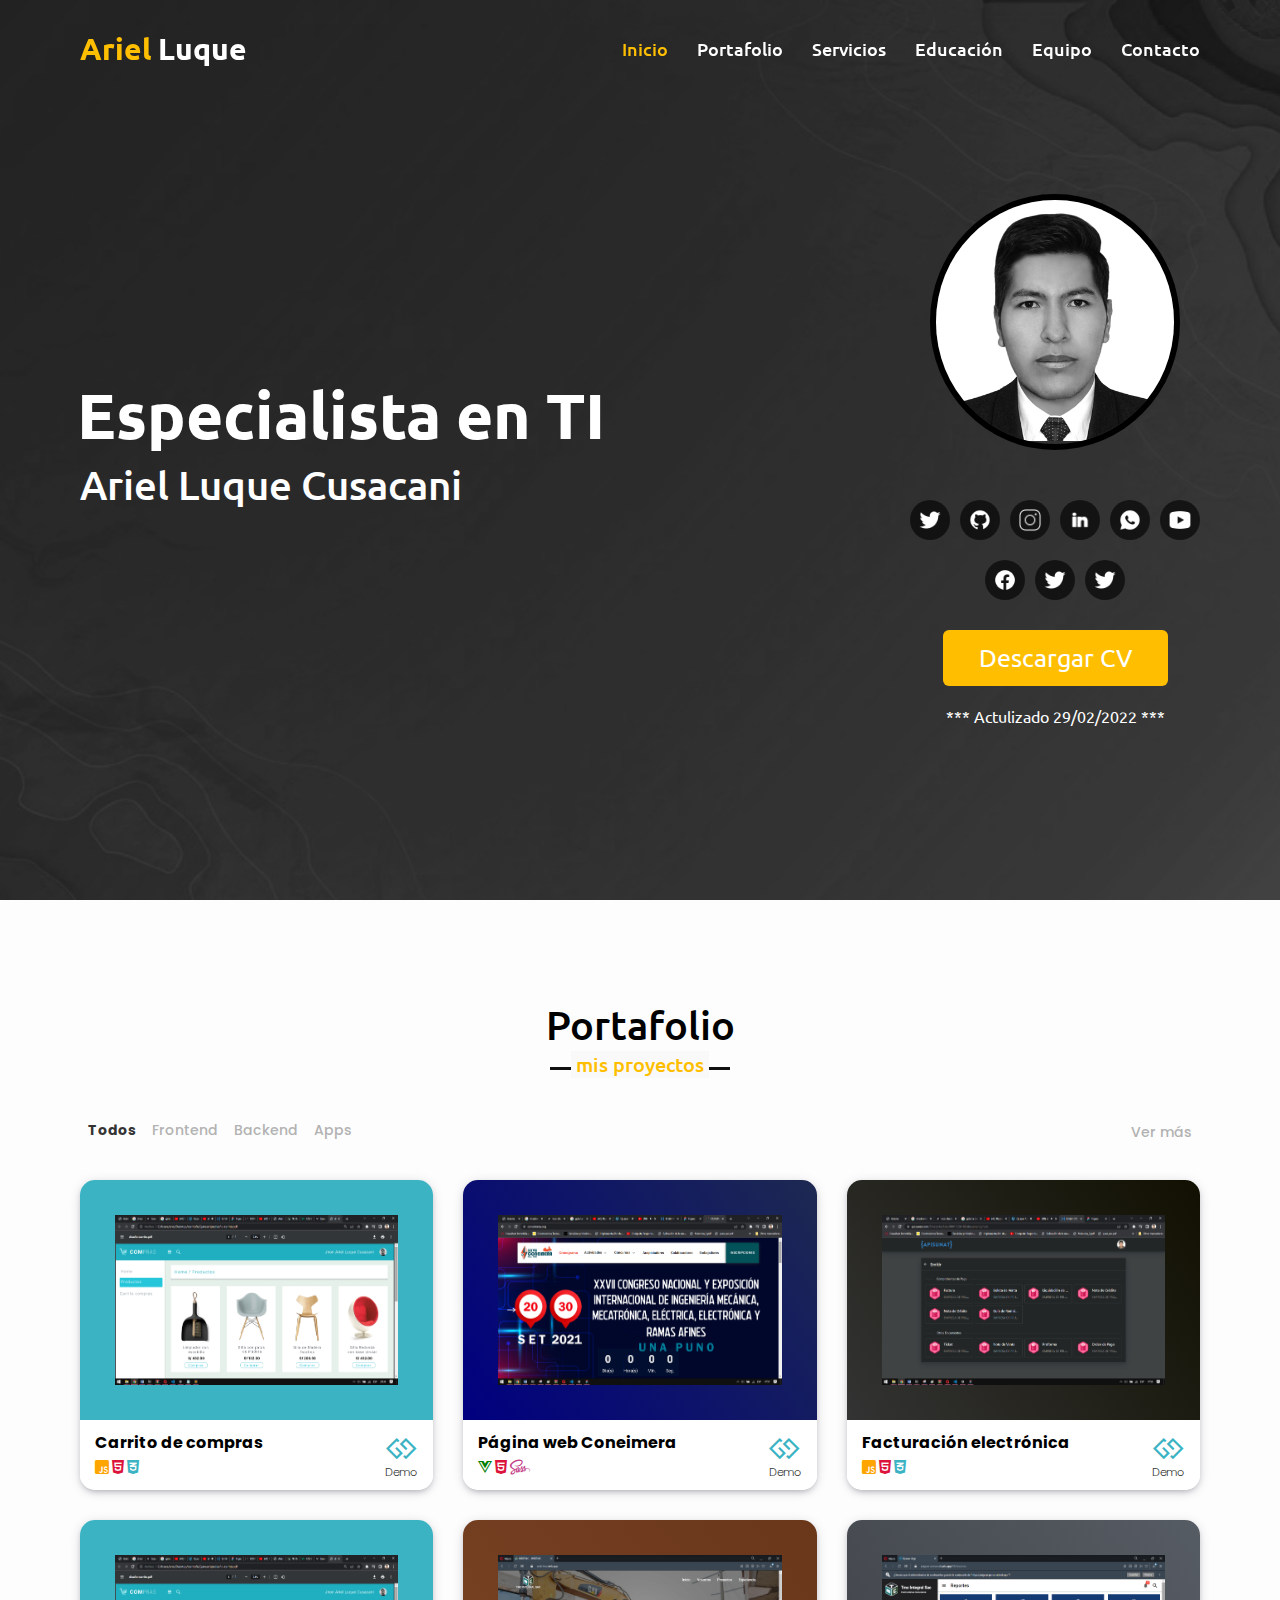
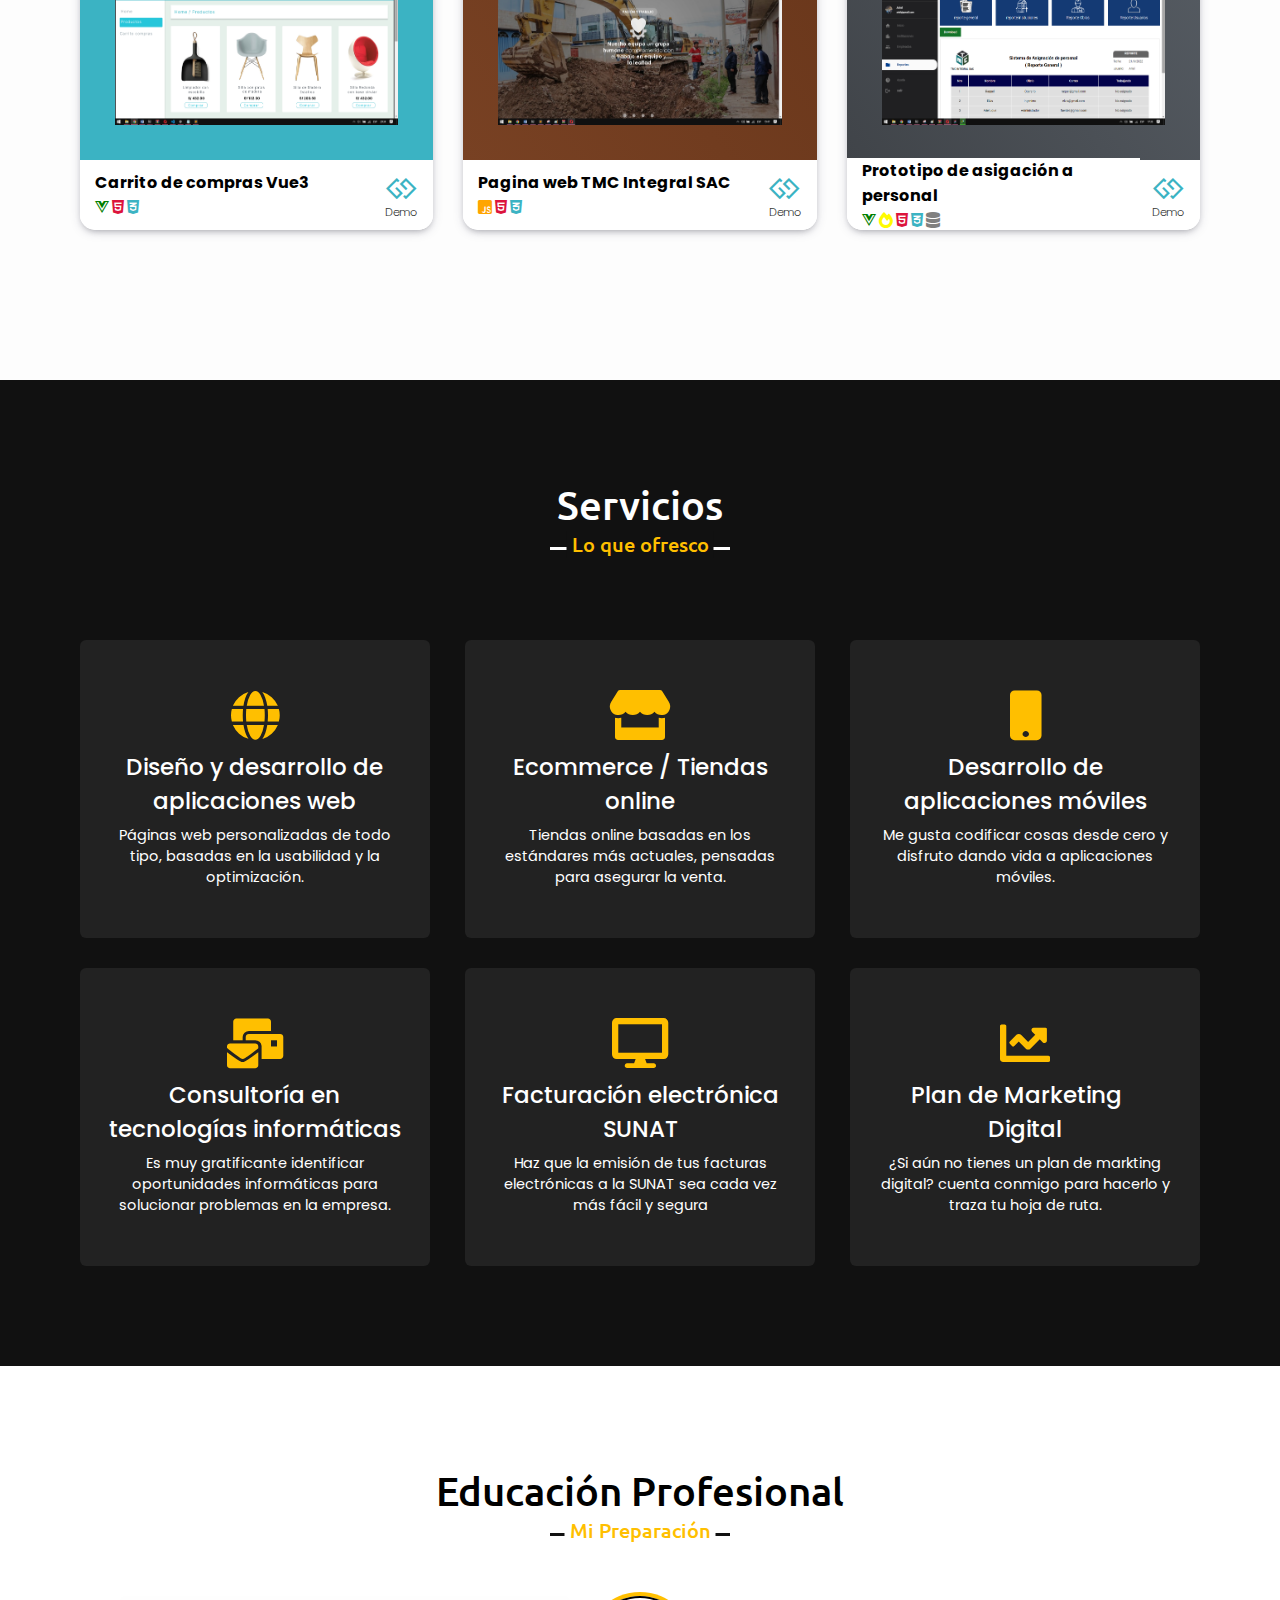
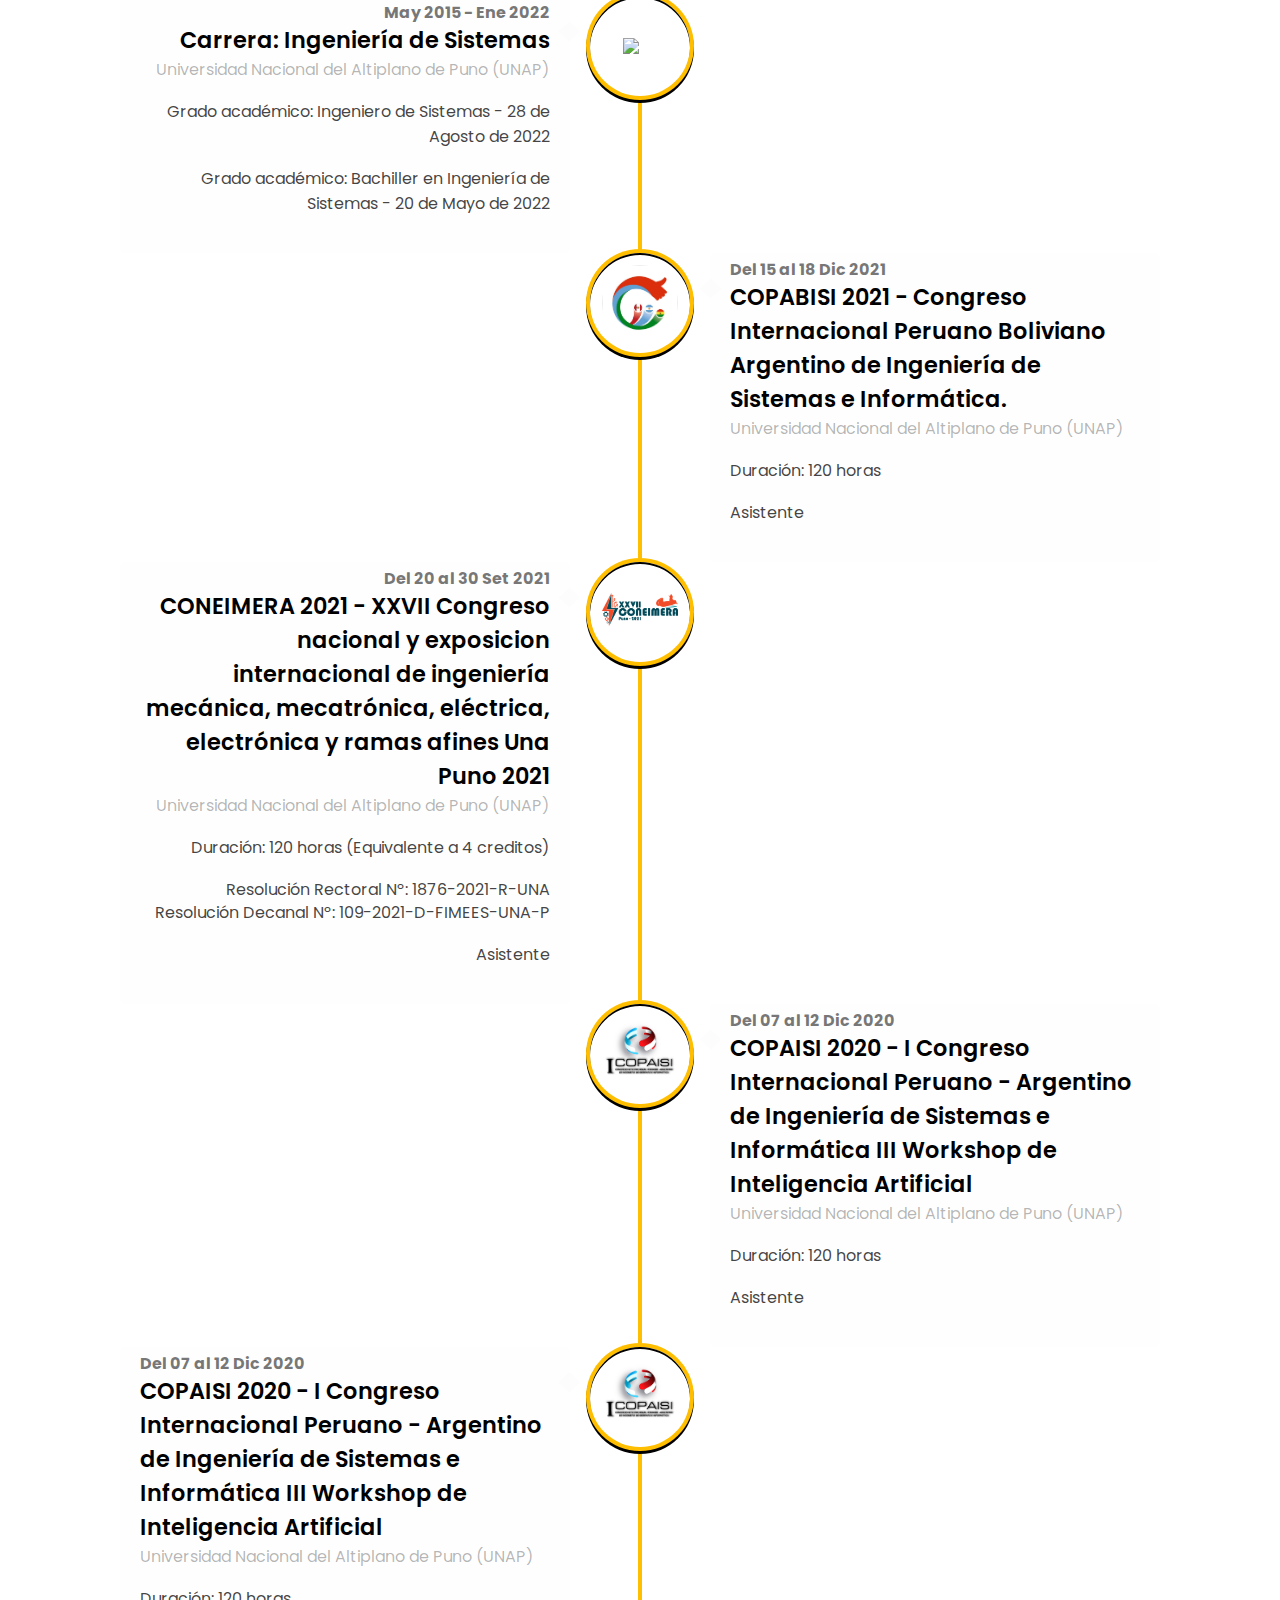
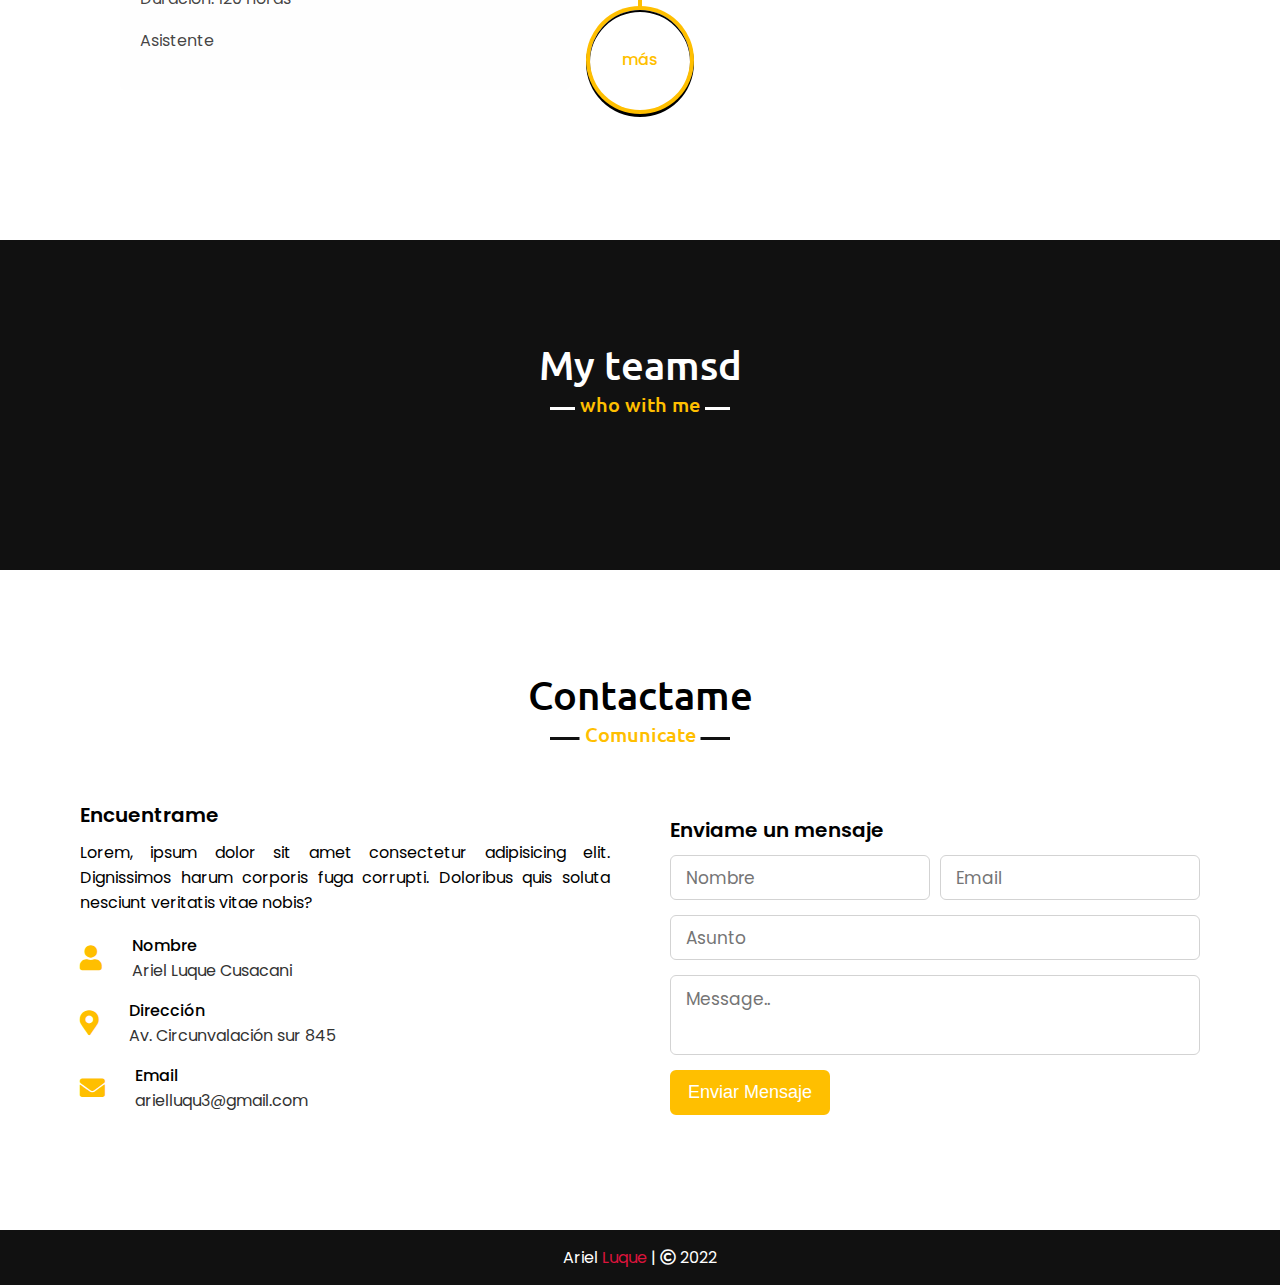
==== commit aba33f9a: "Sección Portafolio 2.0" ====
--- a/index.html
+++ b/index.html
@@ -77,216 +77,160 @@
                 <div class="column right" style="display: none;">
                     <div> <span class="typing-2"></span></div>
                 </div>
-                <div class="timeline">
-                    <ul>
-                      <li>
-                        <div class="timeline-content">
-                          <div class="time-line-header">
-                            <div class="timeline-numero">
-                              <span>01</span> 
-                            </div>
-                            <div class="timeline-titulo">
-                              <h2>SUBTITLE</h2>
-                              <h1>PAGINA WEB</h1>
-                            </div>
-              
-                          </div>
-                          <img src="./images/galeria/carrito.png" width="100%">
-                          <p style="text-align: center;">
-                            Lorem ipsum dolor sit amet, consectetur adipisicing elit
-                          </p>
-                          
-                          <div class="timeline-footer">
-                              <div class="timeline-iconos">
-                                <div class="icono-timeline">
-                                  <img src="./images/iconos-time/html.png" alt="" width="35px" style="opacity: 0.6;">
-                                </div>
-                                <div class="icono-timeline">
-                                  <img src="./images/iconos-time/css.png" alt="" width="35px" style="opacity: 0.6;">
-                                </div>
-                                <div class="icono-timeline">
-                                  <img src="./images/iconos-time/javascript.png" alt="" width="35px" style="opacity: 0.6;">
-                                </div>
-                                <div class="icono-timeline">
-                                  <img src="./images/iconos-time/vue.png" alt="" width="35px" style="opacity: 0.6;">
-                                </div>
-                                <div class="icono-timeline">
-                                  <img src="./images/iconos-time/react.png" alt="" width="35px" style="opacity: 0.6;">
-                                </div>
-                              </div>
-                              <div class="buttom-timeline">
-                                <a href="" class="buton-time-line"> Demo</a>
-                              </div>
-                          </div>
-                        </div>
-                      </li>
-              
-              
-                      <li>
-                        <div class="timeline-content">
-                          <div class="time-line-header">
-                            <div class="timeline-numero">
-                              <span>01</span> 
-                            </div>
-                            <div class="timeline-titulo">
-                              <h2>SUBTITLE</h2>
-                              <h1>PAGINA WEB</h1>
-                            </div>
-              
-                          </div>
-                          <img src="./images/galeria/coneimera.org.png" width="100%">
-                          
-                          <div class="timeline-footer">
-                              <div class="timeline-iconos">
-                                <div class="icono-timeline">
-                                  <img src="./images/iconos-time/html.png" alt="" width="25px" style="opacity: 0.6;">
-                                </div>
-                                <div class="icono-timeline">
-                                  <img src="./images/iconos-time/css.png" alt="" width="25px" style="opacity: 0.6;">
-                                </div>
-                                <div class="icono-timeline">
-                                  <img src="./images/iconos-time/javascript.png" alt="" width="25px" style="opacity: 0.6;">
-                                </div>
-                                <div class="icono-timeline">
-                                  <img src="./images/iconos-time/vue.png" alt="" width="25px" style="opacity: 0.6;">
-                                </div>
-                                <div class="icono-timeline">
-                                  <img src="./images/iconos-time/react.png" alt="" width="25px" style="opacity: 0.6;">
-                                </div>
-                              </div>
-                              <div class="buttom-timeline">
-                                <a href="" class="buton-time-line"> Demo</a>
-                              </div>
-                          </div>
-                        </div>
-                      </li>
-
-
-
-                      <li>
-                        <div class="timeline-content">
-                          <div class="time-line-header">
-                            <div class="timeline-numero">
-                              <span>01</span> 
-                            </div>
-                            <div class="timeline-titulo">
-                              <h2>SUBTITLE</h2>
-                              <h1>PAGINA WEB</h1>
-                            </div>
-              
-                          </div>
-                          <img src="./images/galeria/coneimera.org.png" width="100%">
-                          
-                          <div class="timeline-footer">
-                              <div class="timeline-iconos">
-                                <div class="icono-timeline">
-                                  <img src="./images/iconos-time/html.png" alt="" width="25px" style="opacity: 0.6;">
-                                </div>
-                                <div class="icono-timeline">
-                                  <img src="./images/iconos-time/css.png" alt="" width="25px" style="opacity: 0.6;">
-                                </div>
-                                <div class="icono-timeline">
-                                  <img src="./images/iconos-time/javascript.png" alt="" width="25px" style="opacity: 0.6;">
-                                </div>
-                                <div class="icono-timeline">
-                                  <img src="./images/iconos-time/vue.png" alt="" width="25px" style="opacity: 0.6;">
-                                </div>
-                                <div class="icono-timeline">
-                                  <img src="./images/iconos-time/react.png" alt="" width="25px" style="opacity: 0.6;">
-                                </div>
-                              </div>
-                              <div class="buttom-timeline">
-                                <a href="" class="buton-time-line"> Demo</a>
-                              </div>
-                          </div>
-                        </div>
-                      </li>
-
-
-
-
-                      <li>
-                        <div class="timeline-content">
-                          <div class="time-line-header">
-                            <div class="timeline-numero">
-                              <span>01</span> 
-                            </div>
-                            <div class="timeline-titulo">
-                              <h2>SUBTITLE</h2>
-                              <h1>PAGINA WEB</h1>
-                            </div>
-              
-                          </div>
-                          <img src="./images/galeria/coneimera.org.png" width="100%">
-                          
-                          <div class="timeline-footer">
-                              <div class="timeline-iconos">
-                                <div class="icono-timeline">
-                                  <img src="./images/iconos-time/html.png" alt="" width="25px" style="opacity: 0.6;">
-                                </div>
-                                <div class="icono-timeline">
-                                  <img src="./images/iconos-time/css.png" alt="" width="25px" style="opacity: 0.6;">
-                                </div>
-                                <div class="icono-timeline">
-                                  <img src="./images/iconos-time/javascript.png" alt="" width="25px" style="opacity: 0.6;">
-                                </div>
-                                <div class="icono-timeline">
-                                  <img src="./images/iconos-time/vue.png" alt="" width="25px" style="opacity: 0.6;">
-                                </div>
-                                <div class="icono-timeline">
-                                  <img src="./images/iconos-time/react.png" alt="" width="25px" style="opacity: 0.6;">
-                                </div>
-                              </div>
-                              <div class="buttom-timeline">
-                                <a href="" class="buton-time-line"> Demo</a>
-                              </div>
-                          </div>
-                        </div>
-                      </li>
-
-
-
-                      <li>
-                        <div class="timeline-content">
-                          <div class="time-line-header">
-                            <div class="timeline-numero">
-                              <span>01</span> 
-                            </div>
-                            <div class="timeline-titulo">
-                              <h2>SUBTITLE</h2>
-                              <h1>PAGINA WEB</h1>
-                            </div>
-              
-                          </div>
-                          <img src="./images/galeria/coneimera.org.png" width="100%">
-                          
-                          <div class="timeline-footer">
-                              <div class="timeline-iconos">
-                                <div class="icono-timeline">
-                                  <img src="./images/iconos-time/html.png" alt="" width="25px" style="opacity: 0.6;">
-                                </div>
-                                <div class="icono-timeline">
-                                  <img src="./images/iconos-time/css.png" alt="" width="25px" style="opacity: 0.6;">
-                                </div>
-                                <div class="icono-timeline">
-                                  <img src="./images/iconos-time/javascript.png" alt="" width="25px" style="opacity: 0.6;">
-                                </div>
-                                <div class="icono-timeline">
-                                  <img src="./images/iconos-time/vue.png" alt="" width="25px" style="opacity: 0.6;">
-                                </div>
-                                <div class="icono-timeline">
-                                  <img src="./images/iconos-time/react.png" alt="" width="25px" style="opacity: 0.6;">
-                                </div>
-                              </div>
-                              <div class="buttom-timeline">
-                                <a href="" class="buton-time-line"> Demo</a>
-                              </div>
-                          </div>
-                        </div>
-                      </li>
-                      
-                    </ul>
-                  </div>
+
+                    <div class="items">
+                      <span class="item active" data-name="all">Todos</span>
+                      <span class="item" data-name="javascript">Frontend</span>
+                      <span class="item" data-name="html">Backend</span>
+                      <span class="item" data-name="html">Apps</span>
+                      <a href=""> <span class="vermas item" >Ver más</span></a>
+                    </div>
+
+                <div class="galeria"> 
+                    <div class="container-galeria" data-name="html">
+                        <div class="img-galeria" style="background: #3bb3c3 !important;">
+                            <img src="./images/galeria/carrito.png">
+                        </div>
+                        <div class="content-galeria">
+                            <div><h1 class="titulo-item-gallery"> Carrito de compras </h1></div>
+                            <div>
+                                <h2 class="subtitulo-item-gallery"> 
+                                    <span class="fab fa-js-square" style="color: orange;"></span>
+                                    <span class="fab fa-html5" style="color: crimson;"></span>
+                                    <span class="fab fa-css3-alt" style="color: #3bb3c3;"></span>
+                                </h2>
+                            </div>
+                            <div class="button-item-gallery">
+                                <a href="#"> 
+                                    <div class="content-butom-url">
+                                        <span class="fab fa-gg btn-url" ></span>
+                                        <span> Demo </span>
+                                    </div>
+                                </a>
+                            </div>
+                        </div>
+                    </div>
+                    <div class="container-galeria" data-name="javascript">
+                        <div class="img-galeria" style="background: linear-gradient(0.15turn, #000080, #1D2951);">
+                            <img src="./images/galeria/coneimera.org.png">
+                        </div>
+                        <div class="content-galeria">
+                            <div><h1 class="titulo-item-gallery"> Página web Coneimera </h1></div>
+                            <div>
+                                <h2 class="subtitulo-item-gallery"> 
+                                    <span class="fab fa-vuejs" style="color: green;"></span>
+                                    <span class="fab fa-html5" style="color: crimson;"></span>
+                                    <span class="fab fa-sass" style="color: #c33b86;"></span>
+                                </h2>
+                            </div>
+                            <div class="button-item-gallery">
+                                <a href="#"> 
+                                    <div class="content-butom-url">
+                                        <span class="fab fa-gg btn-url" ></span>
+                                        <span> Demo </span>
+                                    </div>
+                                </a>
+                            </div>
+                        </div>
+                    </div>
+                    <div class="container-galeria" data-name="html">
+                        <div class="img-galeria"  style="background: linear-gradient(0.15turn, #333333, #111001);">
+                            <img src="./images/galeria/api sunat.png">
+                        </div>
+                        <div class="content-galeria" >
+                            <div><h1 class="titulo-item-gallery"> Facturación electrónica </h1></div>
+                            <div>
+                                <h2 class="subtitulo-item-gallery"> 
+                                    <span class="fab fa-js-square" style="color: orange;"></span>
+                                    <span class="fab fa-html5" style="color: crimson;"></span>
+                                    <span class="fab fa-css3-alt" style="color: #3bb3c3;"></span>
+                                </h2>
+                            </div>
+                            <div class="button-item-gallery">
+                                <a href="#"> 
+                                    <div class="content-butom-url">
+                                        <span class="fab fa-gg btn-url" ></span>
+                                        <span> Demo </span>
+                                    </div>
+                                </a>
+                            </div>
+                        </div>
+                    </div>
+            
+                    <div class="container-galeria" data-name="javascript">
+                        <div class="img-galeria" style="background: #3bb3c3 !important;">
+                            <img src="./images/galeria/carrito.png">
+                        </div>
+                        <div class="content-galeria">
+                            <div><h1 class="titulo-item-gallery"> Carrito de compras Vue3 </h1></div>
+                            <div>
+                                <h2 class="subtitulo-item-gallery"> 
+                                    <span class="fab fa-vuejs" style="color: green;"></span>
+                                    <span class="fab fa-html5" style="color: crimson;"></span>
+                                    <span class="fab fa-css3-alt" style="color: #3bb3c3;"></span>
+                                </h2>
+                            </div>
+                            <div class="button-item-gallery">
+                                <a href="#"> 
+                                    <div class="content-butom-url">
+                                        <span class="fab fa-gg btn-url" ></span>
+                                        <span> Demo </span>
+                                    </div>
+                                </a>
+                            </div>
+                        </div>
+                    </div>
+                    <div class="container-galeria" data-name="javascript">
+                        <div class="img-galeria" style="background: linear-gradient(0.15turn, #784123, #6a371b);">
+                            <img src="./images/galeria/web-tmc.web.app.png">
+                        </div>
+                        <div class="content-galeria">
+                            <div><h1 class="titulo-item-gallery"> Pagina web TMC Integral SAC  </h1></div>
+                            <div>
+                                <h2 class="subtitulo-item-gallery"> 
+                                    <span class="fab fa-js-square" style="color: orange;"></span>
+                                    <span class="fab fa-html5" style="color: crimson;"></span>
+                                    <span class="fab fa-css3-alt" style="color: #3bb3c3;"></span>
+                                </h2>
+                            </div>
+                            <div class="button-item-gallery">
+                                <a href="#"> 
+                                    <div class="content-butom-url">
+                                        <span class="fab fa-gg btn-url" ></span>
+                                        <span> Demo </span>
+                                    </div>
+                                </a>
+                            </div>
+                        </div>
+                    </div>
+                    <div class="container-galeria" data-name="html">
+                        <div class="img-galeria"  style="background: linear-gradient(0.15turn, #404449, #565c63);">
+                            <img src="./images/galeria/asignar personal.png">
+                        </div>
+                        <div class="content-galeria">
+                            <div><h1 class="titulo-item-gallery"> Prototipo de asigación a personal </h1></div>
+                            <div>
+                                <h2 class="subtitulo-item-gallery"> 
+                                    <span class="fab fa-vuejs" style="color: green;"></span>
+                                    <span class="fas fa-fire-alt" style="color: #fffb00;"></span>
+                                    <span class="fab fa-html5" style="color: crimson;"></span>
+                                    <span class="fab fa-css3-alt" style="color: #3bb3c3;"></span>
+                                    <span class="fas fa-database" style="color: gray;"></span>
+                                    
+                                </h2>
+                            </div>
+                            <div class="button-item-gallery">
+                                <a href="#"> 
+                                    <div class="content-butom-url">
+                                        <span class="fab fa-gg btn-url" ></span>
+                                        <span> Demo </span>
+                                    </div>
+                                </a>
+                            </div>
+                        </div>
+                    </div>
+            
+                </div>
                 
             </div>
         </div>
@@ -572,7 +516,7 @@
 
     <!-- footer section start -->
     <footer>
-        <span>Cre <a href="#">--</a> | <span class="far fa-copyright"></span> 2022 All rights reserved.</span>
+        <span>Ariel <a href="#">Luque </a> | <span class="far fa-copyright"></span> 2022 </span>
     </footer>
 
     <script src="script.js"></script>
--- a/style.css
+++ b/style.css
@@ -1034,28 +1034,25 @@
   }
   
 
-/*  GALERIA */
+/**** GALERIA *****/
+
 .galeria{
 	width: 100%;
 	margin:  50px auto 50px;
-	display: grid;
+	display: grid; 
 	grid-template-columns: repeat(auto-fit, minmax(320px,1fr));
 	gap: 30px;
 }
 .galeria .container-galeria{
-    margin-top: 5px;
-	height: 500px;
-    padding: 20px;
-    padding-top: 25px;
-    border: 1px solid #eaeaea;
-    background-color: white;
+	height: 310px;
 	position: relative;
-	border-radius: 5px;
+	border-radius: 15px;
 	overflow: hidden;
-}
-
-.galeria .container-galeria:hover img{
-  transform: scale(1.1);
+	box-shadow: rgba(50, 50, 93, 0.25) 0px 2px 12px -2px, rgba(0, 0, 0, 0.3) 0px 3px 7px -3px;
+}
+
+.galeria .container-galeria:hover {
+  transform: scale(1.003);
 }
 .galeria .container-galeria.hide{
   display: none;
@@ -1073,140 +1070,122 @@
   }
 }
 .img-galeria{
+	padding: 35px 35px;
 	width: 100%;
-	height: 260px;
+	height: 240px;
 	cursor: pointer;
-	transition: 1s;
 	overflow: hidden;
+	background: linear-gradient(0.15turn, #D0CAC0, #92B1B6);
+	background: #cdcdcd;
 }
 .img-galeria img{
 	width: 100%;
 	height: 100%;
-	object-fit: cover;
-}
-
+}
+
+.content-galeria{
+	display: flex;
+	flex-direction: column;
+	height: 70px;
+	border-radius: 0px 0px 15px 15px;
+	justify-content: center;
+	background: white;
+}
 .titulo-item-gallery{
-	margin: 40px 0 10px 0;
-	text-align: center;
-	font-weight:700;
-	font-size: 1.2rem;
-}
-.content-galeria{
-	margin-top: 20px;
-	height: 160px;
-	/*border: solid 1.5px #cdcdcd;
-	border-top: solid 1px white;*/
-    
-	border-radius: 0px 0px 8px 8px; 
-}
+	background-color: white;
+	margin-right: 60px;
+	padding-left: 15px;
+	font-weight: 700;
+	font-size: 1.0rem;
+	color: black;
+	padding-bottom: 0px;
+}
+.subtitulo-item-gallery{
+	padding-left: 15px;
+	margin-right: 60px;
+	font-weight: 700;
+	font-size: 1rem;
+	color: #0000009D;
+	background: white;
+}
+
 .button-item-gallery{
 	position: absolute;
-	bottom: 45px;
-	right: 105px;
-}
-
-
-.img-galeria img:hover {
-	transform: scale(1.2);
-	transition: 1s;
-}
-
+	bottom: 0px;
+	right: 0px;
+}
 .button-item-gallery a{
-	padding: 10px 30px;
 	text-decoration: none;
-	border-radius: 4px;	
+}
+.content-butom-url{
+	display: flex;
+	flex-direction: column;
+	justify-content: center;
+	align-items: center;
+	height: 65px;
+	width: 65px;
+	text-decoration: none;
+	border-radius: 4px;
+	border: none;	
+	background: white;
+	box-shadow: inset 0 0 0 0 #333333;
+	color: #333333;
+	font-weight: 700;
 	transition: ease-out 0.3s;
-	border: 1px solid #cdcdcd;
-	color: #0000009D;
-    font-weight: 4  00;
-	position: relative;
-	z-index: 1;
-}
-
-.button-item-gallery a:hover{
-	color: white;
-	cursor: pointer;
-}
-
-.button-item-gallery a:before{
-	position: absolute;
-	transition: 0.5s all ease;
-	cursor: pointer;
-	opacity: 0;
-	border: none;
-	border-radius: 3px;
-	top: 0;
-	left: 50%;
-	right: 50%;
-	bottom: 0;
-	content: "";
-	background: #000000D9;
-}
-.button-item-gallery a:hover:before{
-	transition: 0.5s all esase;
-	left:  0;
-	right: 0;
-	opacity: 1;	
-	z-index: -1;
-}	
-
-
-.pastillas-content{
-	display: flex;
-	width: 100%;
-	height: 30px;
-	align-items: center;
-	justify-content: center;
-}
-.pastillas{
-    margin-top: 10px;
-	background: #f2f2f2;
-	padding: 1px 6px;
-	border-radius: 20px;
-	margin-left:  4.5px;
-	margin-right: 4.5px;
-}
-
-.wrapper2{
-  margin: -30px auto;
-  max-width: 1100px;
-  min-width: 320px;
-  line-height: 3.5rem;
-}
-.wrapper2 nav{
+}
+
+.content-butom-url .btn-url{
+	font-size: 1.9rem;
+    color: #3bb3c3;
+}
+.content-butom-url .btn-url:hover{
+	font-size: 2rem;
+    color: #21656e;
+}
+.content-butom-url span{
+	font-size: .7rem;
+	font-weight: 300;
+	background: none;
+}
+
+.items{
+  position: relative;
+  margin-top: -20px;  
+  margin-bottom: -20px;
   display: flex;
-  text-align: center;
-  justify-content: center;
-  align-items: center;
+  width: 100%;
+  justify-content: flex-start;
 }
 .items span{
-  margin: 0px  5px;
-  padding: 3px 15px;
-  font-size: 16px;
+  padding: 5px 8px;
+  font-size: 14px;
   font-weight: 500;
   cursor: pointer;
-  color: #0000009D;
-  border-radius: 50px;
-  border: 0px solid #0000009D;
+  color: #b2b2b2;
   transition: all 0.3s ease;
 }
 .items span.active,
 .items span:hover{
-  color: #ffbf00;
-  background: #000000;
+  color: #333333;
+  font-weight: 700;
+  background: none;
+}
+.vermas{
+    position: absolute;
+    right: 0px;
+    top: 2px;
+    font-weight: 500;
+    font-size: 120px;
 }
 
 
 .preview-box{
-  margin-top: 20px;
   position: fixed;
   top: 50%;
   left: 50%;
   transform: translate(-50%, -50%) scale(0.9);
   background: #000000;
   max-width: 900px;
-  max-height: 560px;
-  overflow: hidden;
   width: 100%;
   z-index: 5;
   opacity: 0;
@@ -1229,7 +1208,7 @@
 }
 
 .details .icon{
-  color: #ffbf00;
+  color: #bffb00;
   font-style: 22px;
   cursor: pointer;
 }
@@ -1255,168 +1234,7 @@
   display: block;
 }
 
-
-
-
-
-
-
-
-
-
-
-
-/******* CSS TIME LINE 2 ******/
-.timeline {
-    width: 80%;
-    height: auto;
-    max-width: 800px;
-    margin: 0 auto;
-    position: relative;
-  }
-  
-  .timeline ul {
-    list-style: none;
-  }
-  .timeline ul li {
-    padding: 20px;
-    background-color: none;
-    color: #333;
-    border-radius: 0px;
-  }
-  .timeline ul li:last-child {
-    margin-bottom: 0;
-  }
-  .timeline-content {
-    background-color: white;
-    padding: 20px;
-    border-radius: 5px;
-    box-shadow: #00000026 0px 3px 3px 0px;
-  }
-  
-  .time-line-header{
-    display: flex;
-    position: relative;
-    height: 86px !important;
-    border-top: 0;
-    padding: 15px;
-    padding-left: 0px;
-    padding-top: 5px;
-  
-  }
-  .timeline-numero{
-    display: flex;
-    align-items: center;
-    justify-content: center;
-    width: 3.4rem;
-    height: 3.4rem;
-    background-color: #f2f2f2;
-  }
-  .timeline-numero span{
-   font-weight: 700;
-   font-size: 2.3rem;
-   color: #333333;
-  }
-  .timeline-titulo{
-    margin-left: 10px;
-  }
-  .timeline-titulo h2{
-    margin-top: 5px;
-    font-size: .7rem;
-    font-weight: 400; 
-    letter-spacing: 2px;
-  }
-  .timeline-titulo h1{
-    font-size: 1.3rem;
-    font-weight: 500;
-    letter-spacing: 2px
-  }
-  
-  .timeline-footer{
-    position: relative;
-    height: 126px !important;
-    border-top: 0;
-  }
-  .timeline-iconos {
-    margin-top: 20px;
-    display: flex;
-    align-items: center;
-    justify-content: center;
-    overflow: hidden;
-    width: 100%;  
-    height: 50px;
-    margin-bottom:20px;
-  }
-  
-  .icono-timeline {
-    padding: 0px 10px;
-  }
-  .buttom-timeline{
-    display: flex;
-    justify-content: center;
-    width: 100%;
-  }
-  .buton-time-line {
-    border: 1px solid #7a7a7a;
-    padding: 9px 35px;
-    text-decoration: none;
-    color: #202020;
-  }
-  
-  @media only screen and (min-width: 768px) {
-    .icono-timeline {
-      padding: 0px 10px;
-    }
-    .timeline:before {
-      content: "";
-      position: absolute;
-      top: 0;
-      left: 50%;
-      transform: translateX(-50%);
-      width: 2px;
-      height: 100%;
-      background-color: gray;
-    }
-    .timeline ul li {
-      width: 50%;
-      position: relative;
-      margin-bottom: -50px;
-    }
-    .timeline ul li:nth-child(odd) {
-      float: left;
-      clear: right;
-      transform: translateX(-30px);
-      background: none;
-    }
-    .timeline ul li:nth-child(even) {
-      float: right;
-      clear: left;
-      transform: translateX(30px);
-      background: none;
-    }
-  
-    .timeline ul li::before {
-      content: "";
-      position: absolute;
-      height: 13px;
-      width: 13px;
-      border-radius: 50%;
-      background-color: gray;
-      top: 0px;
-    }
-    .timeline ul li:nth-child(odd)::before {
-      transform: translate(50%, -50%);
-      right: -30px;
-    }
-    .timeline ul li:nth-child(even)::before {
-      transform: translate(-50%, -50%);
-      left: -30px;
-    }
-  
-    .timeline ul li:hover::before {
-      background-color: #ffbf00;
-    }
-  }
+/*** END GALERIA ***/
   
 
 
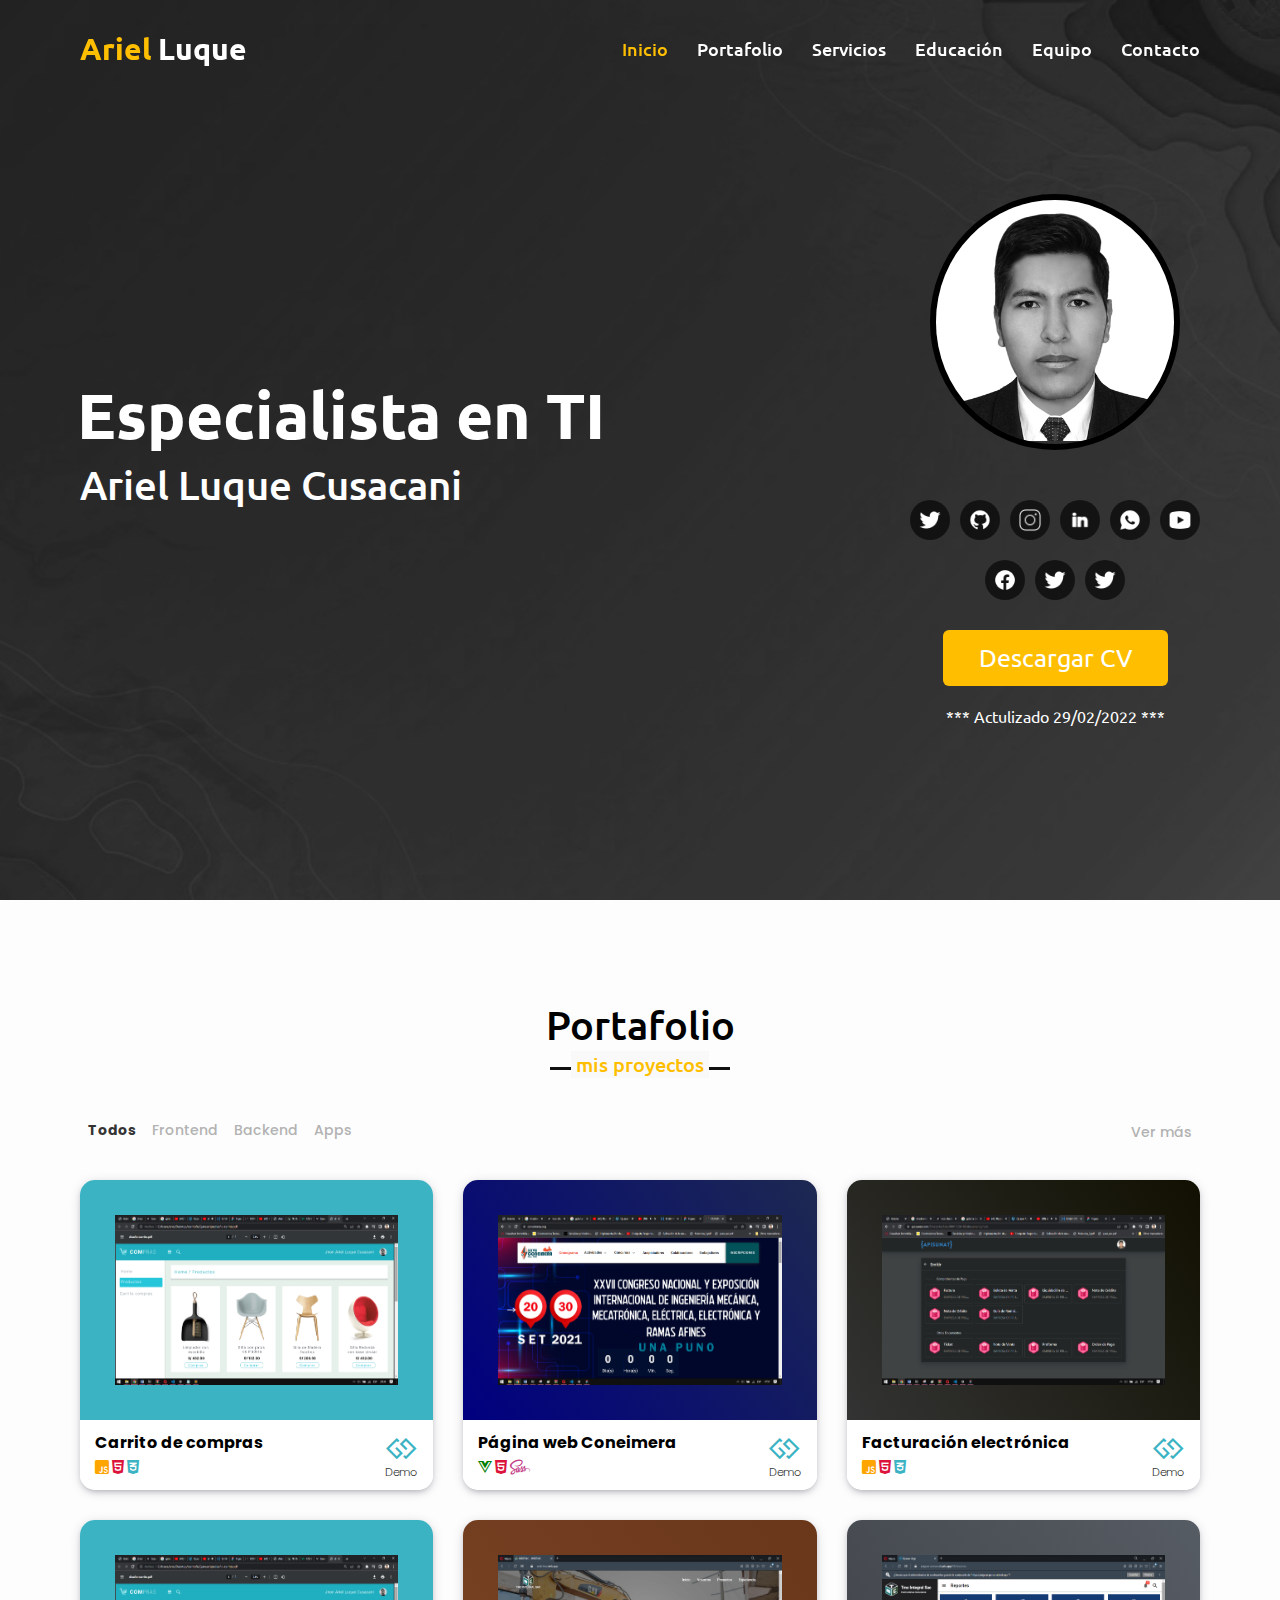
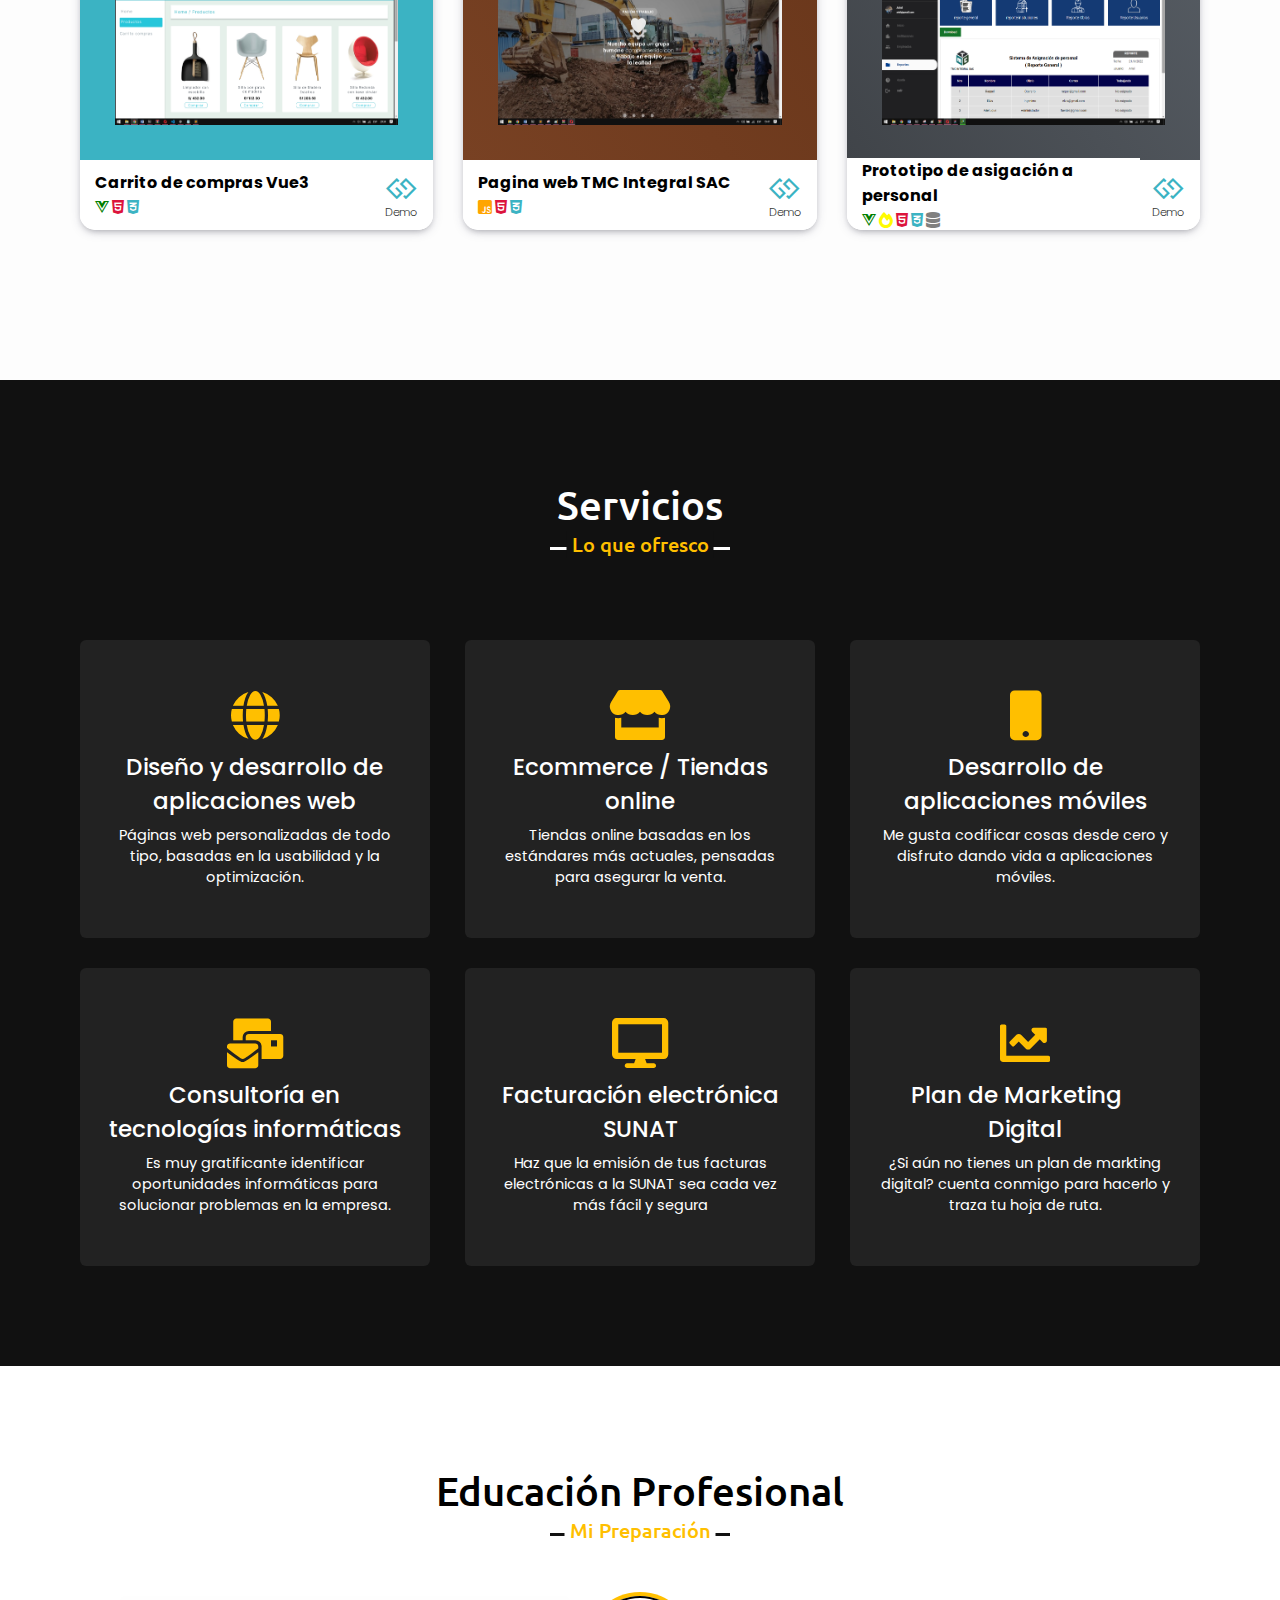
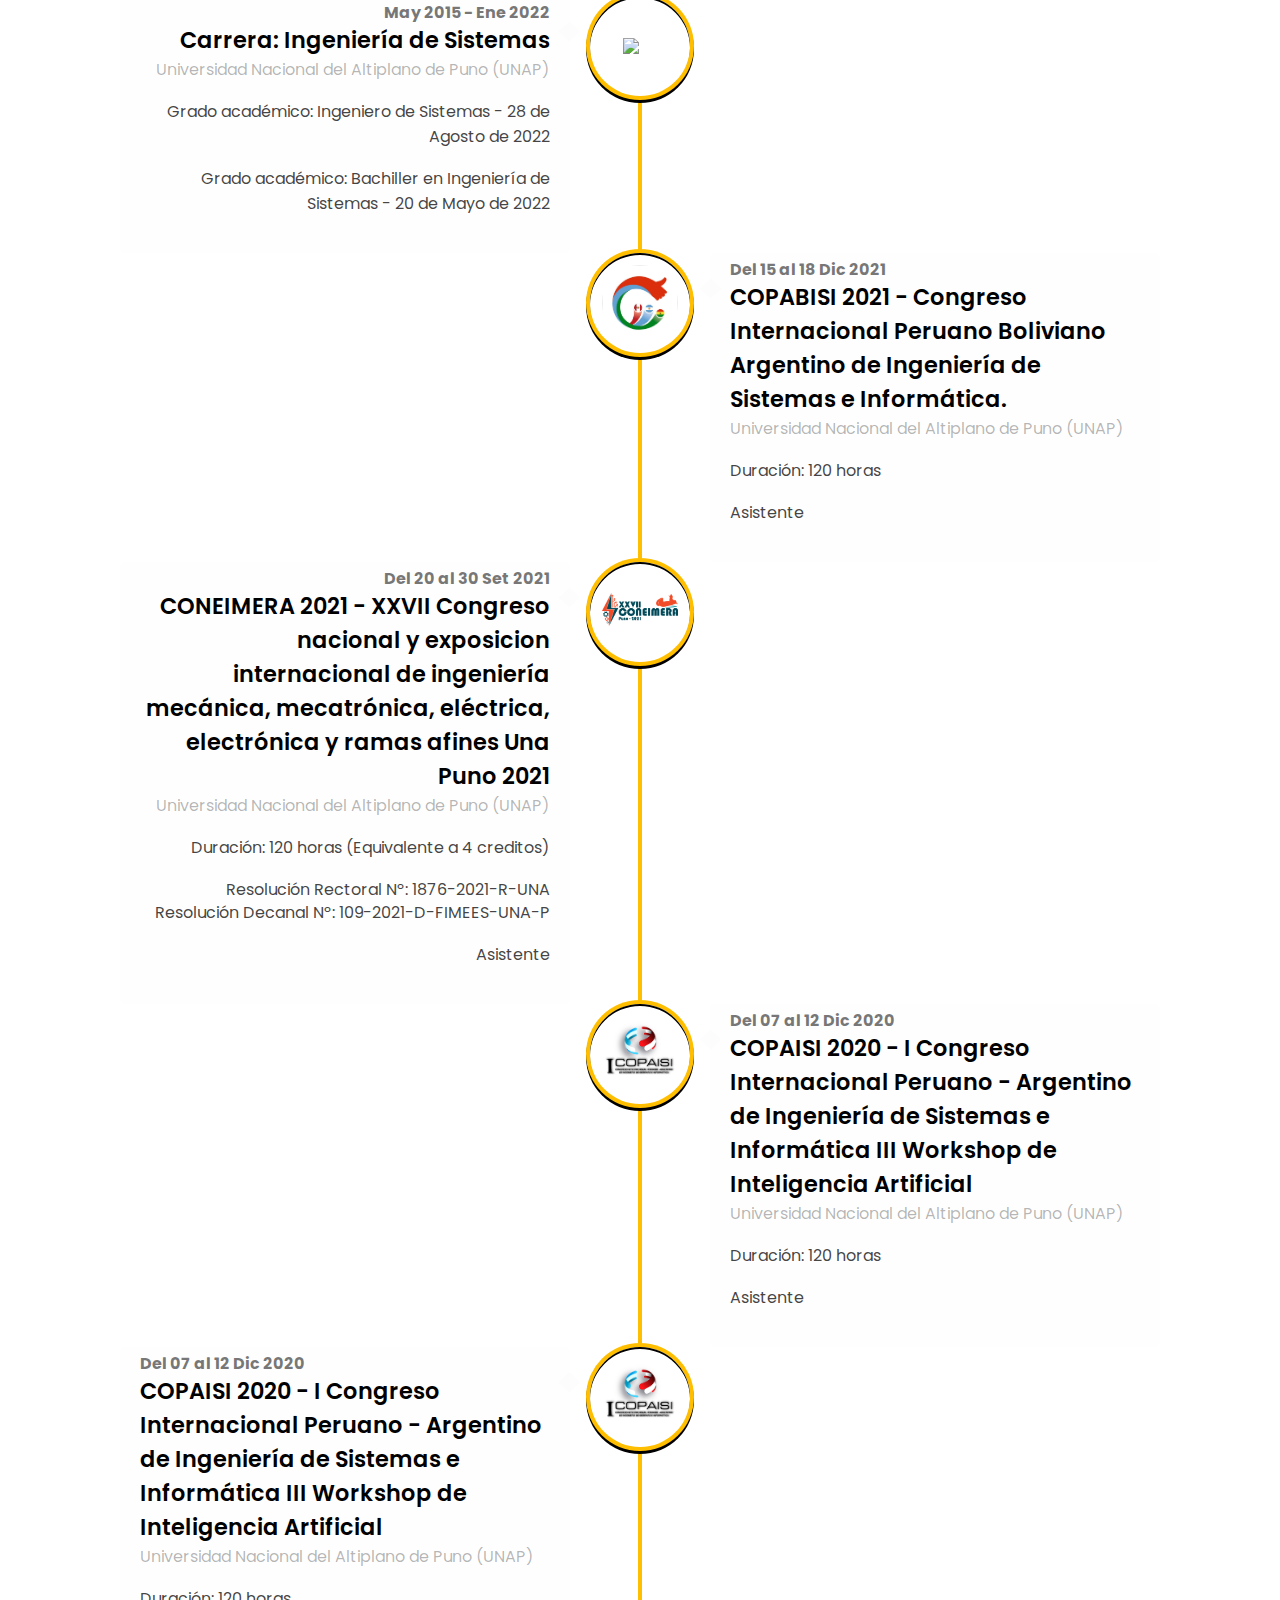
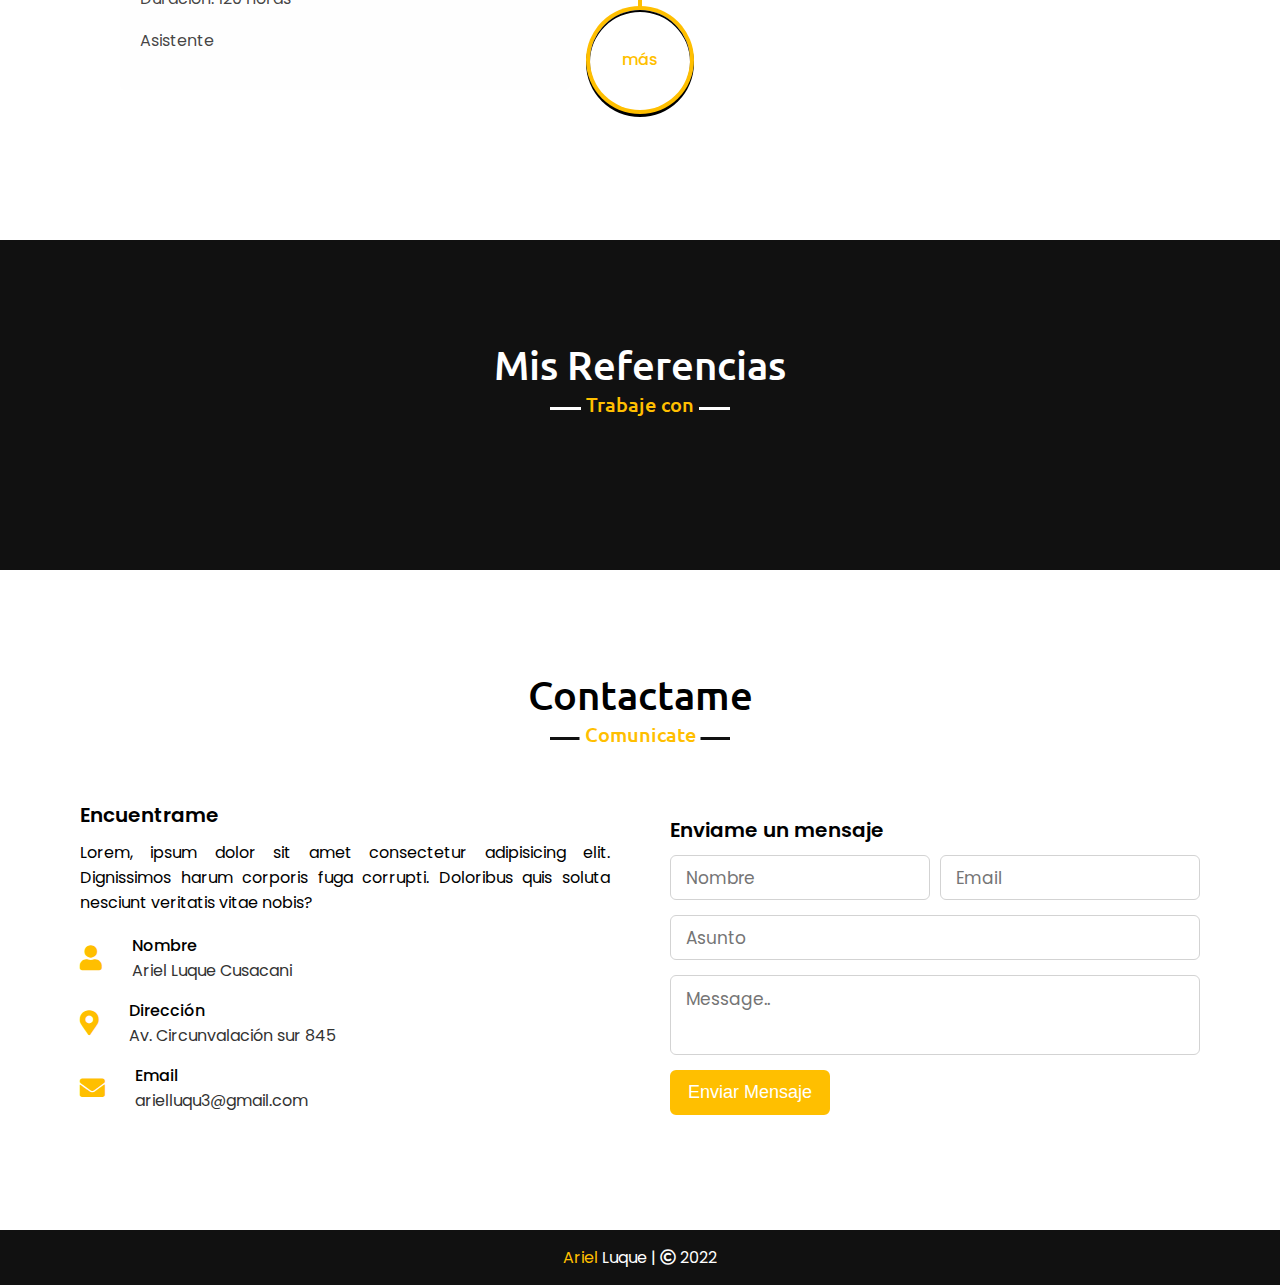
==== commit 5dd5ab8b: "Sección mis referencias" ====
--- a/index.html
+++ b/index.html
@@ -406,41 +406,34 @@
     <!-- teams section start -->
     <section class="teams" id="teams">
         <div class="max-width">
-            <h2 class="title">My teamsd</h2>
+            <h2 class="title">Mis Referencias</h2>
             <div class="carousel owl-carousel">
                 <div class="card">
                     <div class="box">
-                        <img src="images/profile-1.jpeg" alt="">
-                        <div class="text">Someone name</div>
-                        <p>Lorem ipsum dolor sit amet consectetur adipisicing elit.</p>
-                    </div>
-                </div>
-                <div class="card">
-                    <div class="box">
-                        <img src="images/profile-2.jpeg" alt="">
-                        <div class="text">Someone name</div>
-                        <p>Lorem ipsum dolor sit amet consectetur adipisicing elit.</p>
-                    </div>
-                </div>
-                <div class="card">
-                    <div class="box">
-                        <img src="images/profile-3.jpeg" alt="">
-                        <div class="text">Someone name</div>
-                        <p>Lorem ipsum dolor sit amet consectetur adipisicing elit.</p>
-                    </div>
-                </div>
-                <div class="card">
-                    <div class="box">
-                        <img src="images/profile-4.jpeg" alt="">
-                        <div class="text">Someone name</div>
-                        <p>Lorem ipsum dolor sit amet consectetur adipisicing elit.</p>
-                    </div>
-                </div>
-                <div class="card">
-                    <div class="box">
-                        <img src="images/profile-5.jpeg" alt="">
-                        <div class="text">Someone name</div>
-                        <p>Lorem ipsum dolor sit amet consectetur adipisicing elit.</p>
+                        <img src="./images/referencias/denis.jfif" alt="">
+                        <div class="text">Denis Puma</div>
+                        <p style="margin-bottom: 20px;">Lider del grupo de desarrollo de las aplicaciones y sitios web del – XXVII Coneimera Una Puno - 2021 </p>
+                    </div>
+                </div>
+                <div class="card">
+                    <div class="box">
+                        <img src="./images/referencias/ronal.jfif" alt="">
+                        <div class="text">Ronal Maquera</div>
+                        <p>Gerente de la Oficina de Obras y proyectos de Tecnologia en Mega Construccion Integral Sociedad Anonima  </p>
+                    </div>
+                </div>
+                <div class="card">
+                    <div class="box">
+                        <img src="images/referencias/ing-fidel.jfif" alt="">
+                        <div class="text">Ing. Fidel Ticona</div>
+                        <p>Jefe de proyeto "Apss Para el desarrollo de proyectos, Utilizando la metodología scrum – Universidad Andina Néstor Cáceres Velásquez</p>
+                    </div>
+                </div>
+                <div class="card">
+                    <div class="box">
+                        <img src="./images/referencias/ivan.jpg" alt="">
+                        <div class="text">Lic. Iván Condori</div>
+                        <p>Cliente de la Aplicación Para El Registro De Asistencia En Instituciones Alejadas Sin Conectividad a Internet </p>
                     </div>
                 </div>
             </div>
@@ -516,7 +509,7 @@
 
     <!-- footer section start -->
     <footer>
-        <span>Ariel <a href="#">Luque </a> | <span class="far fa-copyright"></span> 2022 </span>
+        <span><a href="#">Ariel </a> Luque | <span class="far fa-copyright"></span> 2022 </span>
     </footer>
 
     <script src="script.js"></script>
--- a/style.css
+++ b/style.css
@@ -405,7 +405,7 @@
 
 /* teams section styling */
 .teams .title::after{
-    content: "who with me";
+    content: "Trabaje con";
 }
 .teams .carousel .card{
     background: #222;
@@ -416,7 +416,7 @@
     transition: all 0.3s ease;
 }
 .teams .carousel .card:hover{
-    background: crimson;
+    background: #ffbf00;
 }
 .teams .carousel .card .box{
     display: flex;
@@ -429,16 +429,16 @@
     transform: scale(1.05);
 }
 .teams .carousel .card .text{
-    font-size: 25px;
+    font-size: 24px;
     font-weight: 500;
-    margin: 10px 0 7px 0;
+    margin: 20px 0 7px 0;
 }
 .teams .carousel .card img{
     height: 150px;
     width: 150px;
     object-fit: cover;
     border-radius: 50%;
-    border: 5px solid crimson;
+    border: 5px solid #ffbf00;
     transition: all 0.3s ease;
 }
 .teams .carousel .card:hover img{
@@ -454,7 +454,7 @@
     margin: 0 5px;
     outline: none!important;
     border-radius: 50%;
-    border: 2px solid crimson!important;
+    border: 2px solid #ffbf00 !important;
     transition: all 0.3s ease;
 }
 .owl-dot.active{
@@ -463,7 +463,7 @@
 }
 .owl-dot.active,
 .owl-dot:hover{
-    background: crimson!important;
+    background: #ffbf00 !important;
 }
 
 /* contact section styling */
@@ -570,7 +570,7 @@
     text-align: center;
 }
 footer span a{
-    color: crimson;
+    color: #ffbf00;
     text-decoration: none;
 }
 footer span a:hover{
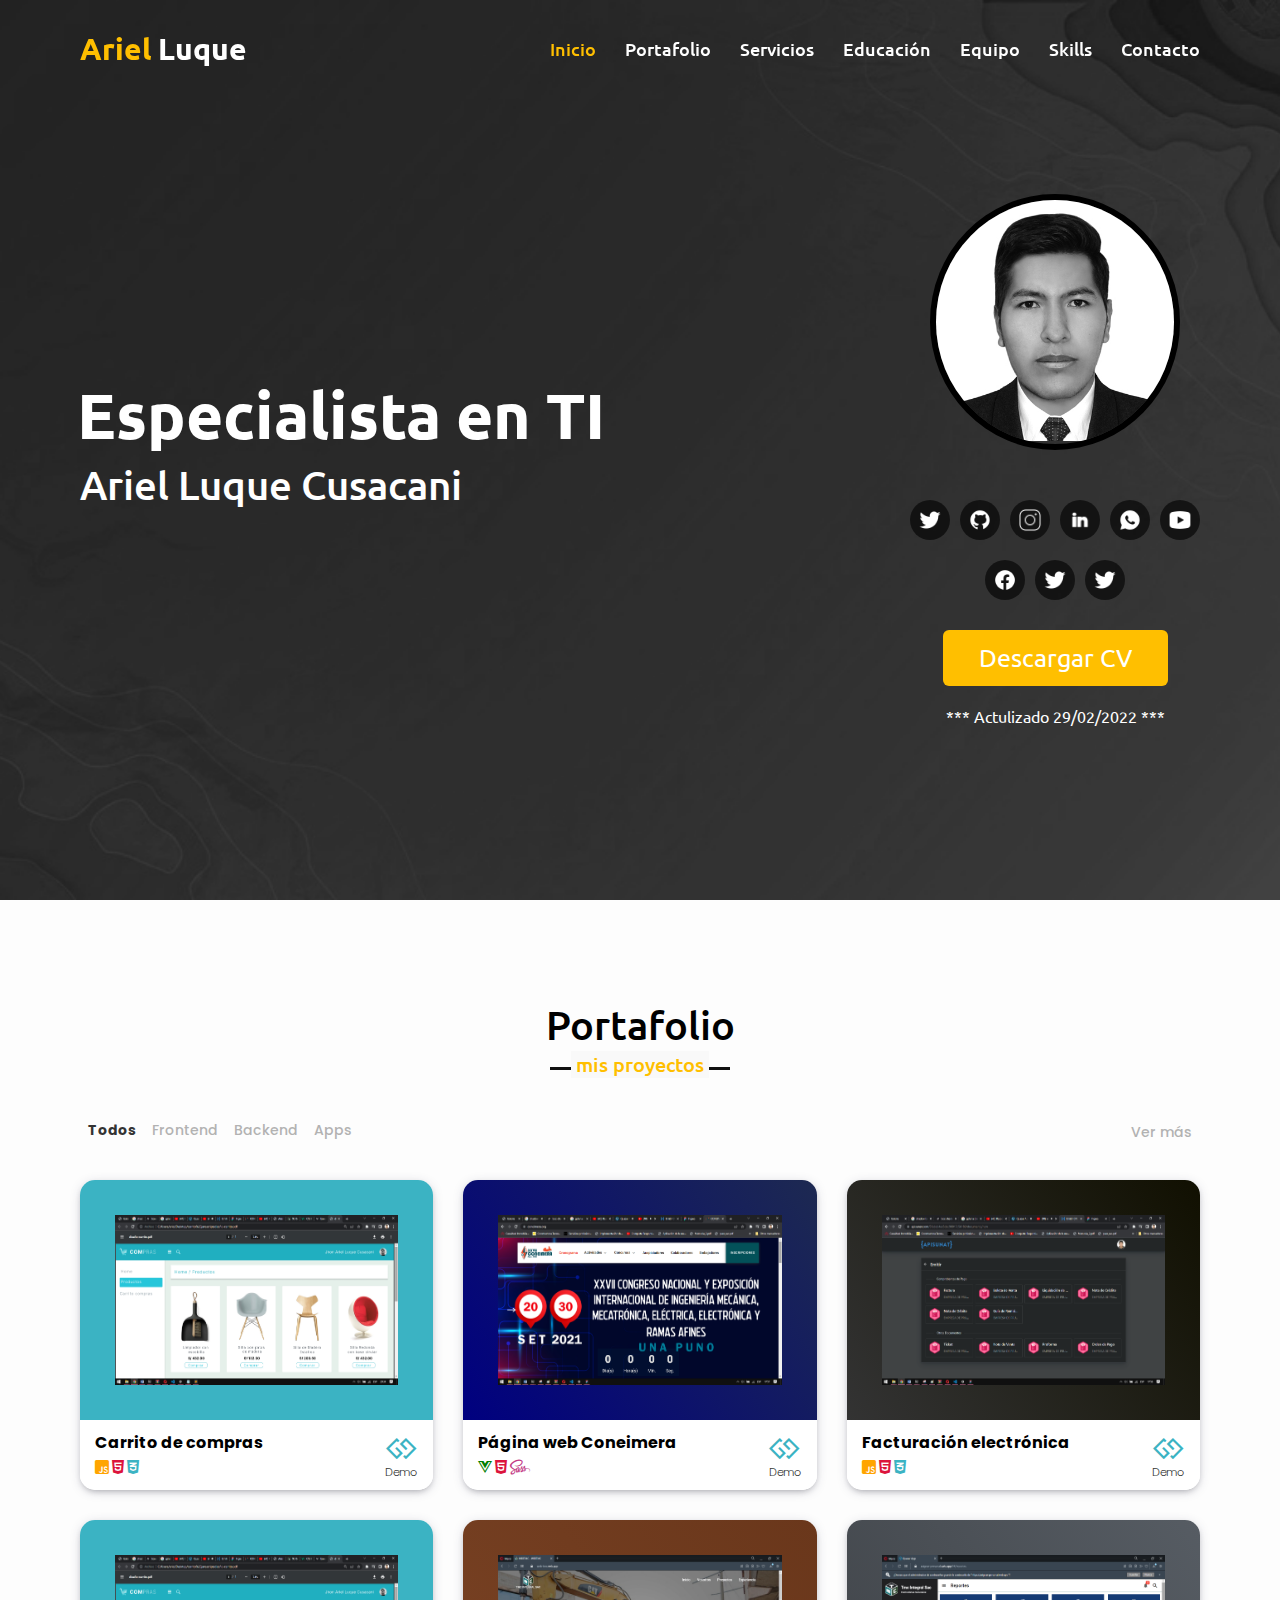
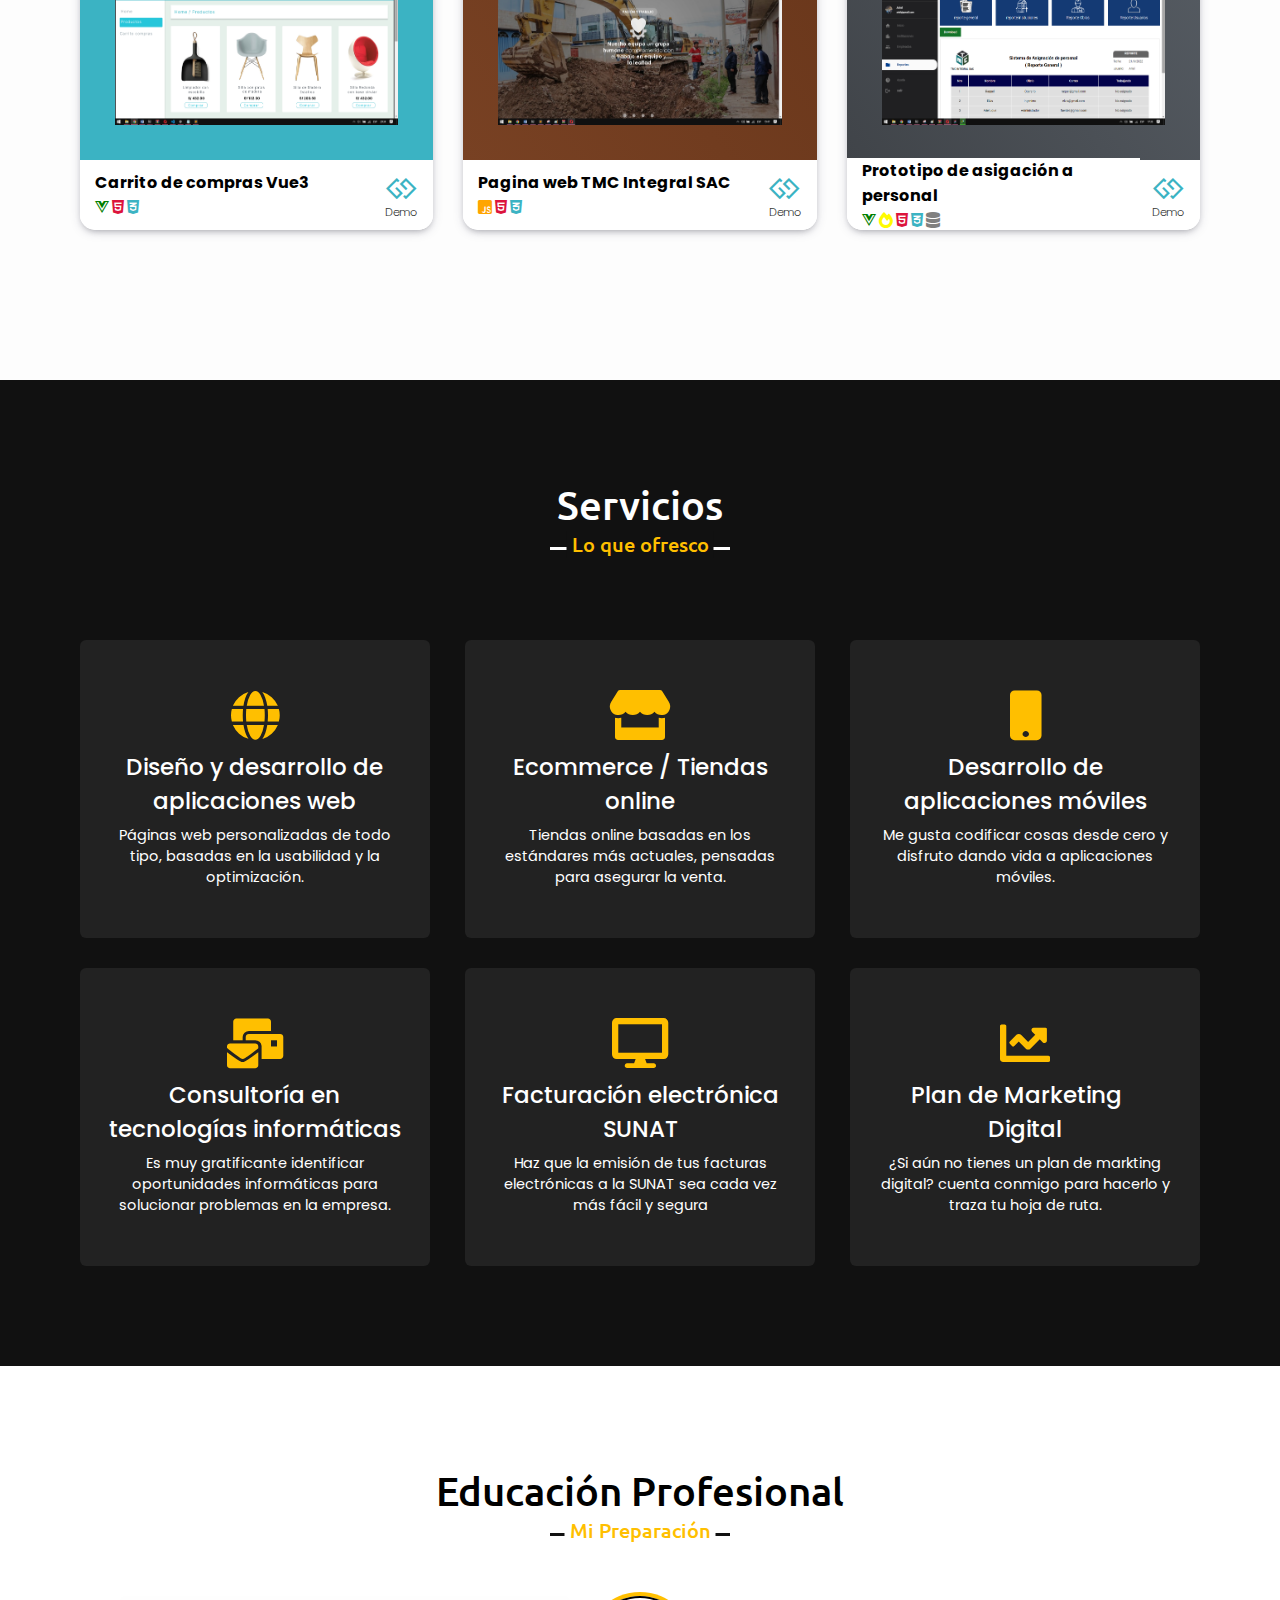
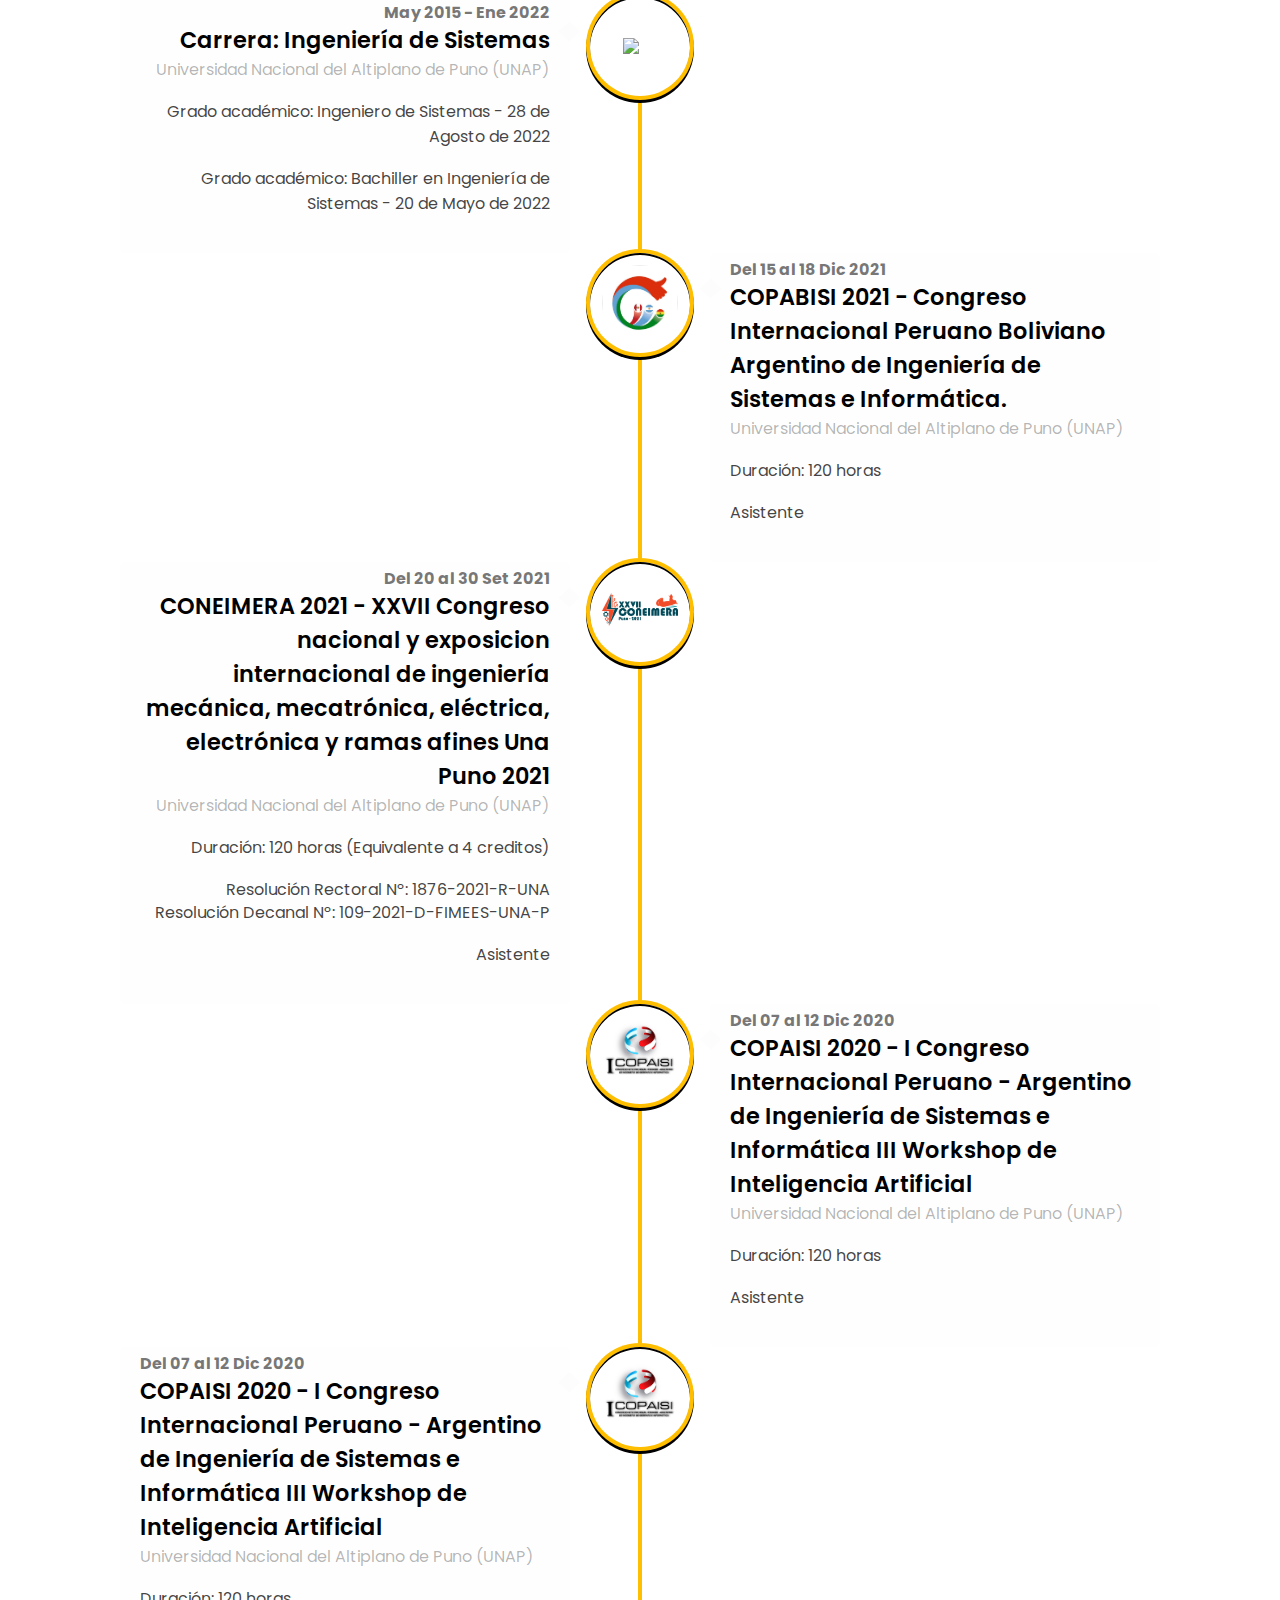
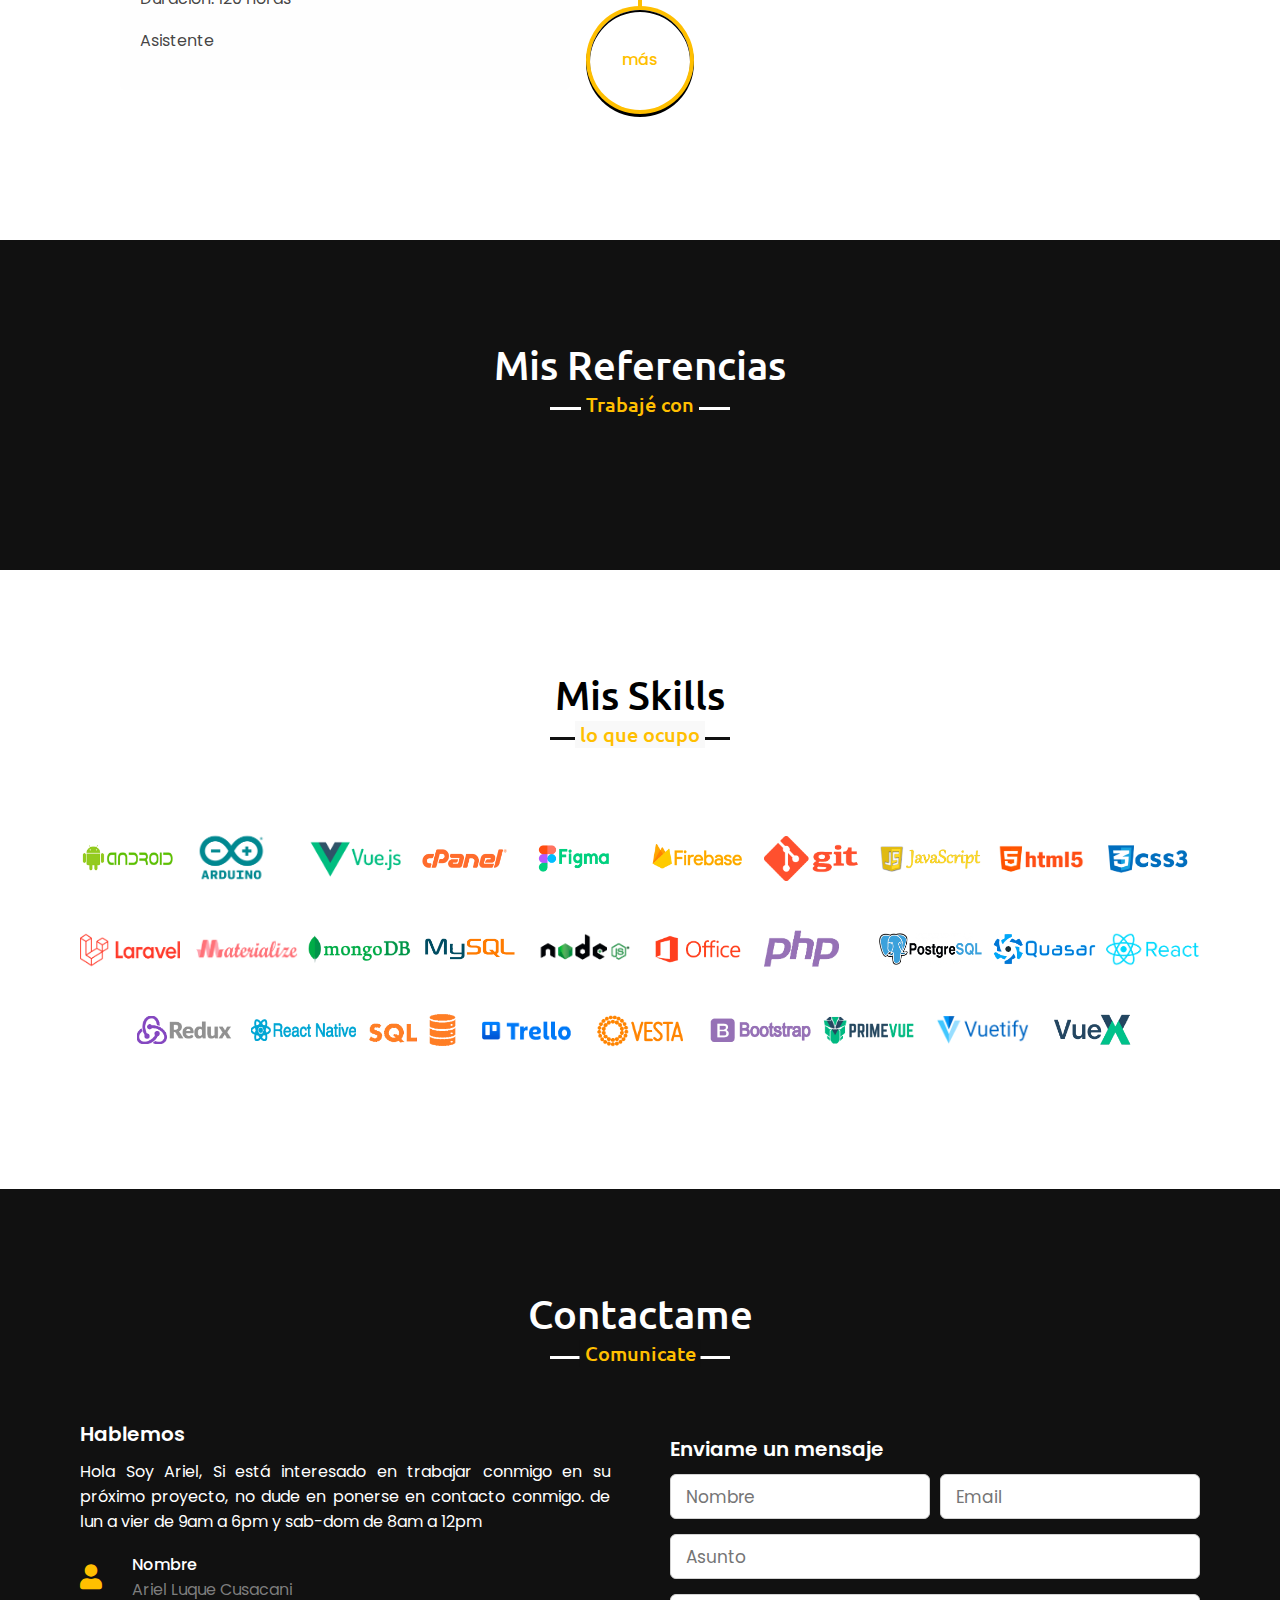
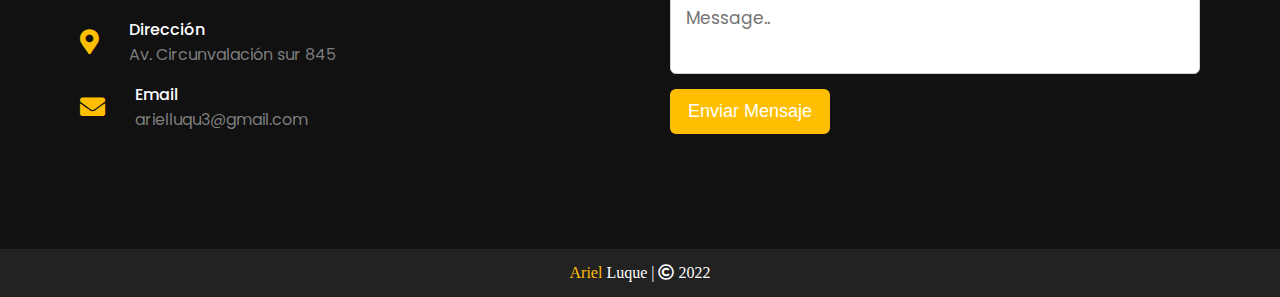
==== commit f21e0e3a: "Section Skill terminado" ====
--- a/index.html
+++ b/index.html
@@ -27,6 +27,7 @@
                 <li><a href="#services" class="menu-btn">Servicios</a></li>
                 <li><a href="#skills" class="menu-btn">Educación</a></li>
                 <li><a href="#teams" class="menu-btn">Equipo</a></li>
+                <li><a href="#skill" class="menu-btn">Skills</a></li>
                 <li><a href="#contact" class="menu-btn">Contacto</a></li>
             </ul>
             <div class="menu-btn">
@@ -440,20 +441,57 @@
         </div>
     </section>
 
+    <section class="skill" id="skill">
+        <div class="max-width">
+            <h2 class="title">Mis Skills</h2>
+            <div class="tecnologias">
+                <div class="image"><span><img width="95" src="./images/tecnologias/android.png" alt=""></span></div>
+                <div class="image"><span><img width="75" src="./images/tecnologias/arduino.png" alt=""></span></div>
+                <div class="image"><span><img width="95" src="./images/tecnologias/vuejs.png" alt=""></span></div>
+                <div class="image"><span><img width="85" src="./images/tecnologias/cpanel.png" alt=""></span></div>
+                <div class="image"><span><img width="75" src="./images/tecnologias/figma.png" alt=""></span></div>
+                <div class="image"><span><img width="95" src="./images/tecnologias/firebase.png" alt=""></span></div>
+                <div class="image"><span><img width="95" src="./images/tecnologias/git.png" alt=""></span></div>
+                <div class="image"><span><img width="105" src="./images/tecnologias/javascript.png" alt=""></span></div>
+                <div class="image"><span><img width="95" src="./images/tecnologias/html5.png" alt=""></span></div>
+                <div class="image"><span><img width="85" src="./images/tecnologias/css.png" alt=""></span></div>
+                <div class="image"><span><img width="100" src="./images/tecnologias/laravel.png" alt=""></span></div>
+                <div class="image"><span><img width="105" src="./images/tecnologias/Materialize.png" alt=""></span></div>
+                <div class="image"><span><img width="105" src="./images/tecnologias/MongoDB.png" alt=""></span></div>
+                <div class="image"><span><img width="95" src="./images/tecnologias/mysql.png" alt=""></span></div>
+                <div class="image"><span><img width="95" src="./images/tecnologias/node.png" alt=""></span></div>
+                <div class="image"><span><img width="95" src="./images/tecnologias/office.png" alt=""></span></div>
+                <div class="image"><span><img width="75" src="./images/tecnologias/php.png" alt=""></span></div>
+                <div class="image"><span><img width="105" src="./images/tecnologias/postgreSql.png" alt=""></span></div>
+                <div class="image"><span><img width="105" src="./images/tecnologias/quasar.png" alt=""></span></div>
+                <div class="image"><span><img width="95" src="./images/tecnologias/React.png" alt=""></span></div>
+                <div class="image"><span><img width="95" src="./images/tecnologias/redux.png" alt=""></span></div>
+                <div class="image"><span><img width="105" src="./images/tecnologias/react-native.png" alt=""></span></div>
+                <div class="image"><span><img width="95" src="./images/tecnologias/sql.png" alt=""></span></div>
+                <div class="image"><span><img width="95" src="./images/tecnologias/trello.png" alt=""></span></div>
+                <div class="image"><span><img width="95" src="./images/tecnologias/vesta.png" alt=""></span></div>
+                <div class="image"><span><img width="105" src="./images/tecnologias/bootstrap.png" alt=""></span></div>
+                <div class="image"><span><img width="95" src="./images/tecnologias/vue-prime.png" alt=""></span></div>
+                <div class="image"><span><img width="95" src="./images/tecnologias/vuetify.png" alt=""></span></div>
+                <div class="image"><span><img width="85" src="./images/tecnologias/vuex.png" ></span></div>
+              </div>
+        </div>
+    </section>
+
     <!-- contact section start -->
     <section class="contact" id="contact">
         <div class="max-width">
             <h2 class="title">Contactame</h2>
             <div class="contact-content">
                 <div class="column left">
-                    <div class="text">Encuentrame</div>
-                    <p>Lorem, ipsum dolor sit amet consectetur adipisicing elit. Dignissimos harum corporis fuga corrupti. Doloribus quis soluta nesciunt veritatis vitae nobis?</p>
+                    <div class="text">Hablemos</div>
+                    <p>Hola Soy Ariel, Si está interesado en trabajar conmigo en su próximo proyecto, no dude en ponerse en contacto conmigo. de lun a vier de 9am a 6pm y sab-dom de 8am a 12pm</p>
                     <div class="icons">
                         <div class="row">
                             <i class="fas fa-user"></i>
                             <div class="info">
                                 <div class="head">Nombre</div>
-                                <div class="sub-title">Ariel Luque Cusacani</div>
+                                  <div class="sub-title">Ariel Luque Cusacani</div>
                             </div>
                         </div>
                         <div class="row">
@@ -476,7 +514,7 @@
                     <div class="text">Enviame un mensaje</div>
                     <form action="https://formsubmit.co/jhonar.theking@gmail.com" method="POST">
                         <div class="fields">
-                            <div class="field name" name="nombre">
+                            <div class="field name" name="name">
                                 <input type="text" placeholder="Nombre" required>
                             </div>
                             <div class="field email">
@@ -484,9 +522,9 @@
                             </div>
                         </div>
                         <div class="field">
-                            <input type="text" "asunto" placeholder="Asunto" required>
-                        </div>
-                        <div class="field textarea" name="mensaje">
+                            <input type="text" "asunto" name="subject" placeholder="Asunto" required>
+                        </div>
+                        <div class="field textarea" name="message">
                             <textarea cols="30" rows="10" placeholder="Message.." required></textarea>
                         </div>
                         <div class="button-area">
@@ -497,6 +535,9 @@
             </div>
         </div>
     </section>
+
+
+
 
     <div class="preview-box">
         <div class="details">
--- a/style.css
+++ b/style.css
@@ -35,12 +35,13 @@
     padding: 0 80px;
     margin: auto;
 }
-.about, .services, .skills, .teams, .contact, footer{
+.about, .services, .skills, .teams, .contact, .skill footer{
     font-family: 'Poppins', sans-serif;
 }
 .about .about-content,
 .services .serv-content,
 .skills .skills-content,
+.skill .skills-content,
 .contact .contact-content{
     display: flex;
     flex-wrap: wrap;
@@ -278,15 +279,17 @@
 }
 
 /* services section styling */
-.services, .teams{
+.services, .teams, .contact{
     color:#fff;
     background: #111;
 }
 .services .title::before,
+.contact .title::before,
 .teams .title::before{
     background: #fff;
 }
 .services .title::after,
+.contact .title::after,
 .teams .title::after{
     background: #111;
     color: #ffbf00;
@@ -405,7 +408,7 @@
 
 /* teams section styling */
 .teams .title::after{
-    content: "Trabaje con";
+    content: "Trabajé con";
 }
 .teams .carousel .card{
     background: #222;
@@ -469,7 +472,8 @@
 /* contact section styling */
 .contact .title::after{
     content: "Comunicate";
-    color: #ffbf00
+    color: #ffbf00;
+    background: #111;
 }
 .contact .contact-content .column{
     width: calc(50% - 30px);
@@ -501,7 +505,7 @@
     font-weight: 500;
 }
 .contact .contact-content .info .sub-title{
-    color: #333;
+    color: #898989e8;
 }
 .contact .right form .fields{
     display: flex;
@@ -562,9 +566,19 @@
   color: #ffbf00;
   background: #111111;
 }
+
+/*Skill Secction */
+
+.skill .title::after{
+    content: "lo que ocupo";
+    color: #ffbf00;
+    background: #f9f9f9;
+}
+
+
 /* footer section styling */
 footer{
-    background: #111;
+    background: #222;
     padding: 15px 23px;
     color: #fff;
     text-align: center;
@@ -712,7 +726,7 @@
 
     .timeline ul li:nth-child(odd) {
         background: white;
-        box-shadow: rgba(0, 0, 0, 0.15) 0px 3px 3px 0px;
+        box-shadow: #00000026 0px 3px 3px 0px;
         margin-bottom: 30px;
 
     }
@@ -1277,4 +1291,69 @@
       width: calc(100% / 5);
     }
   }
+  
+
+
+  /***    CSS FOOTER *****/
+  .title-footer{
+    padding-top: 100px;
+    margin-top: 100px;
+    color: white;
+    font-weight: 700;
+    font-size: 1.6rem !important;
+  }
+  .tecnologias{
+    display: flex;
+    flex-wrap: wrap;
+    margin-top: 30px;
+    margin-bottom: 30px;
+    margin-left: -10px;
+    margin-right: -10px;
+    justify-content: center;
+    align-items: center;
+  
+  }
+
+  .tecnologias .image{
+    width: calc(100% / 10);
+    padding: 10px;
+
+  }
+  
+  .tecnologias .image img{
+    vertical-align: middle;
+    transition: all 0.3s ease;
+    margin-top: 20px;
+  }
+  
+  @media (max-width: 1200px) {
+    .tecnologias .image{
+      width: calc(100% / 9);
+    }
+  }
+  @media (max-width: 1000px) {
+    .tecnologias .image{
+      width: calc(100% / 7);
+    }
+  }
+  @media (max-width: 900px) {
+    .tecnologias .image{
+      width: calc(100% /6);
+    }
+  }
+  @media (max-width: 800px) {
+    .tecnologias .image{
+      width: calc(100% /5);
+    }
+  }
+  @media (max-width: 600px) {
+    .tecnologias .image{
+      width: calc(100% / 4);
+    }
+  }
+  @media (max-width: 480px) {
+    .tecnologias .image{
+      width: calc(100% / 3);
+    }
+  }
   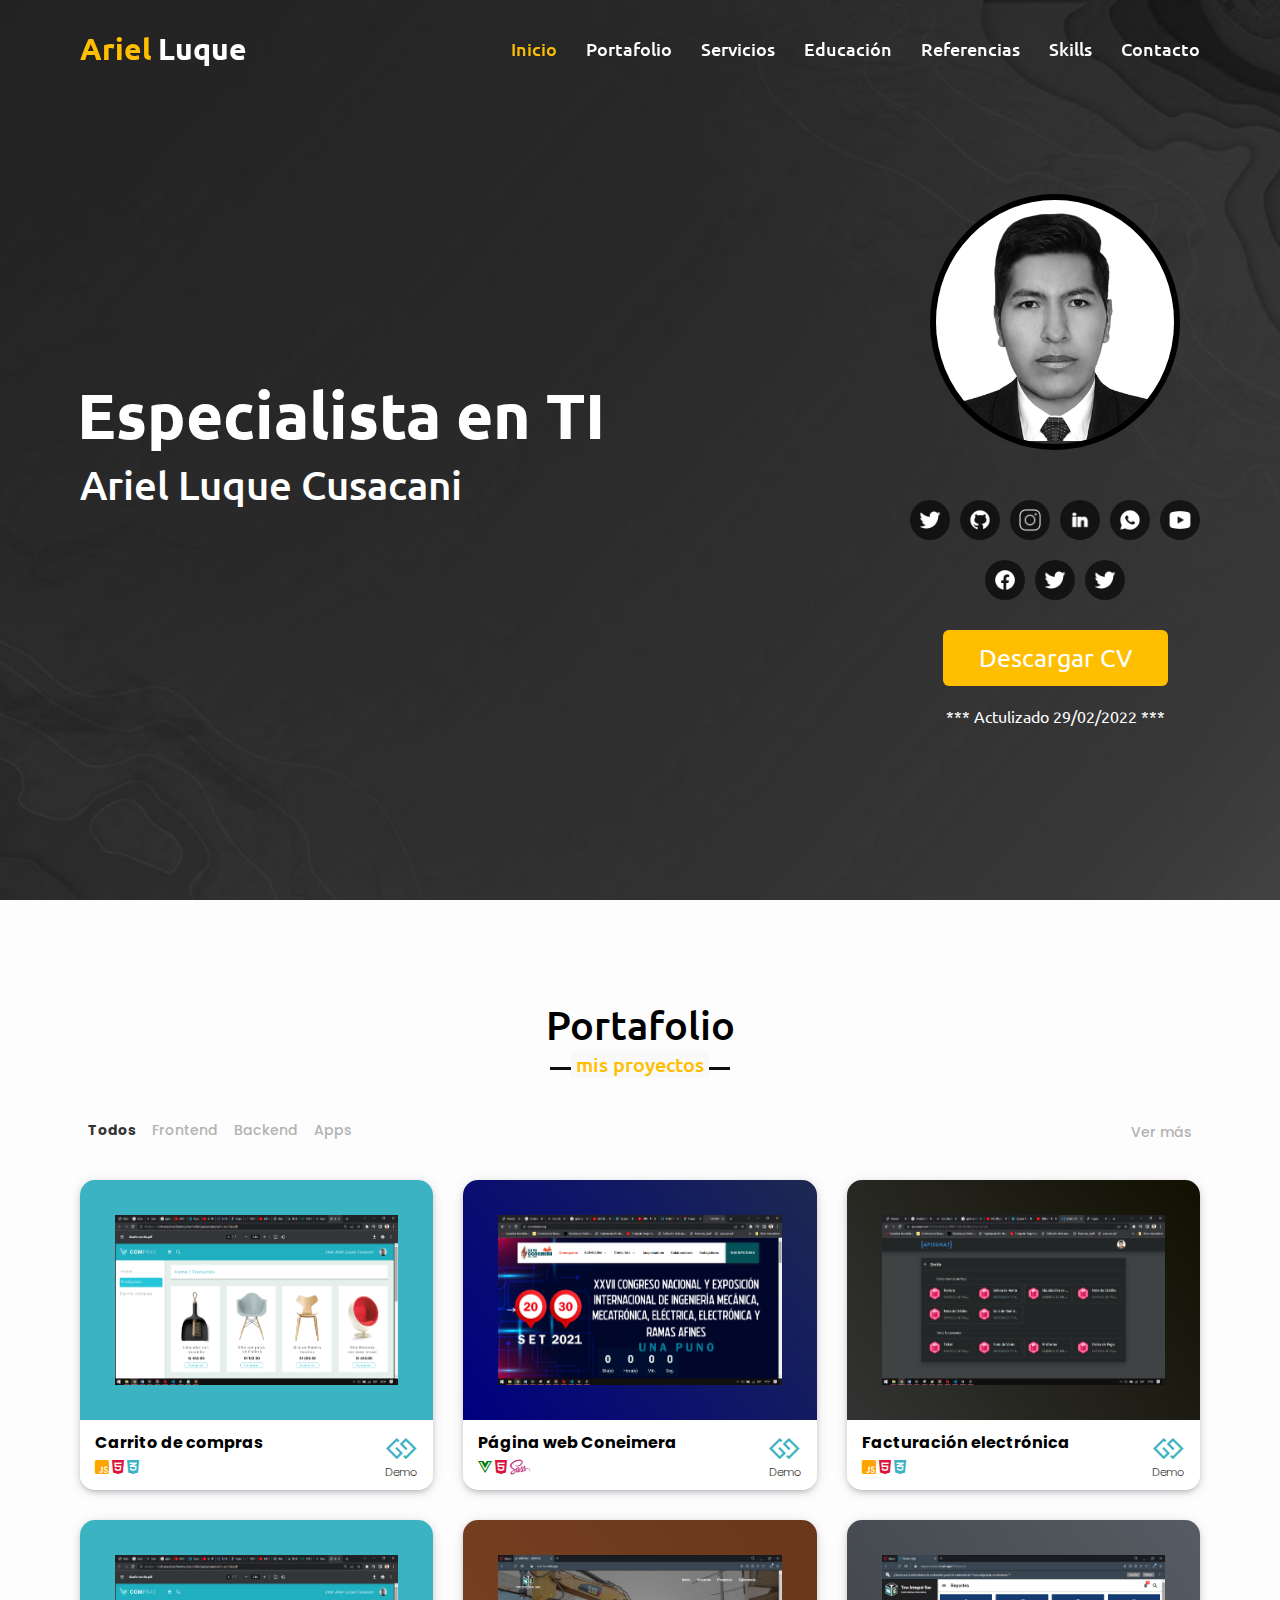
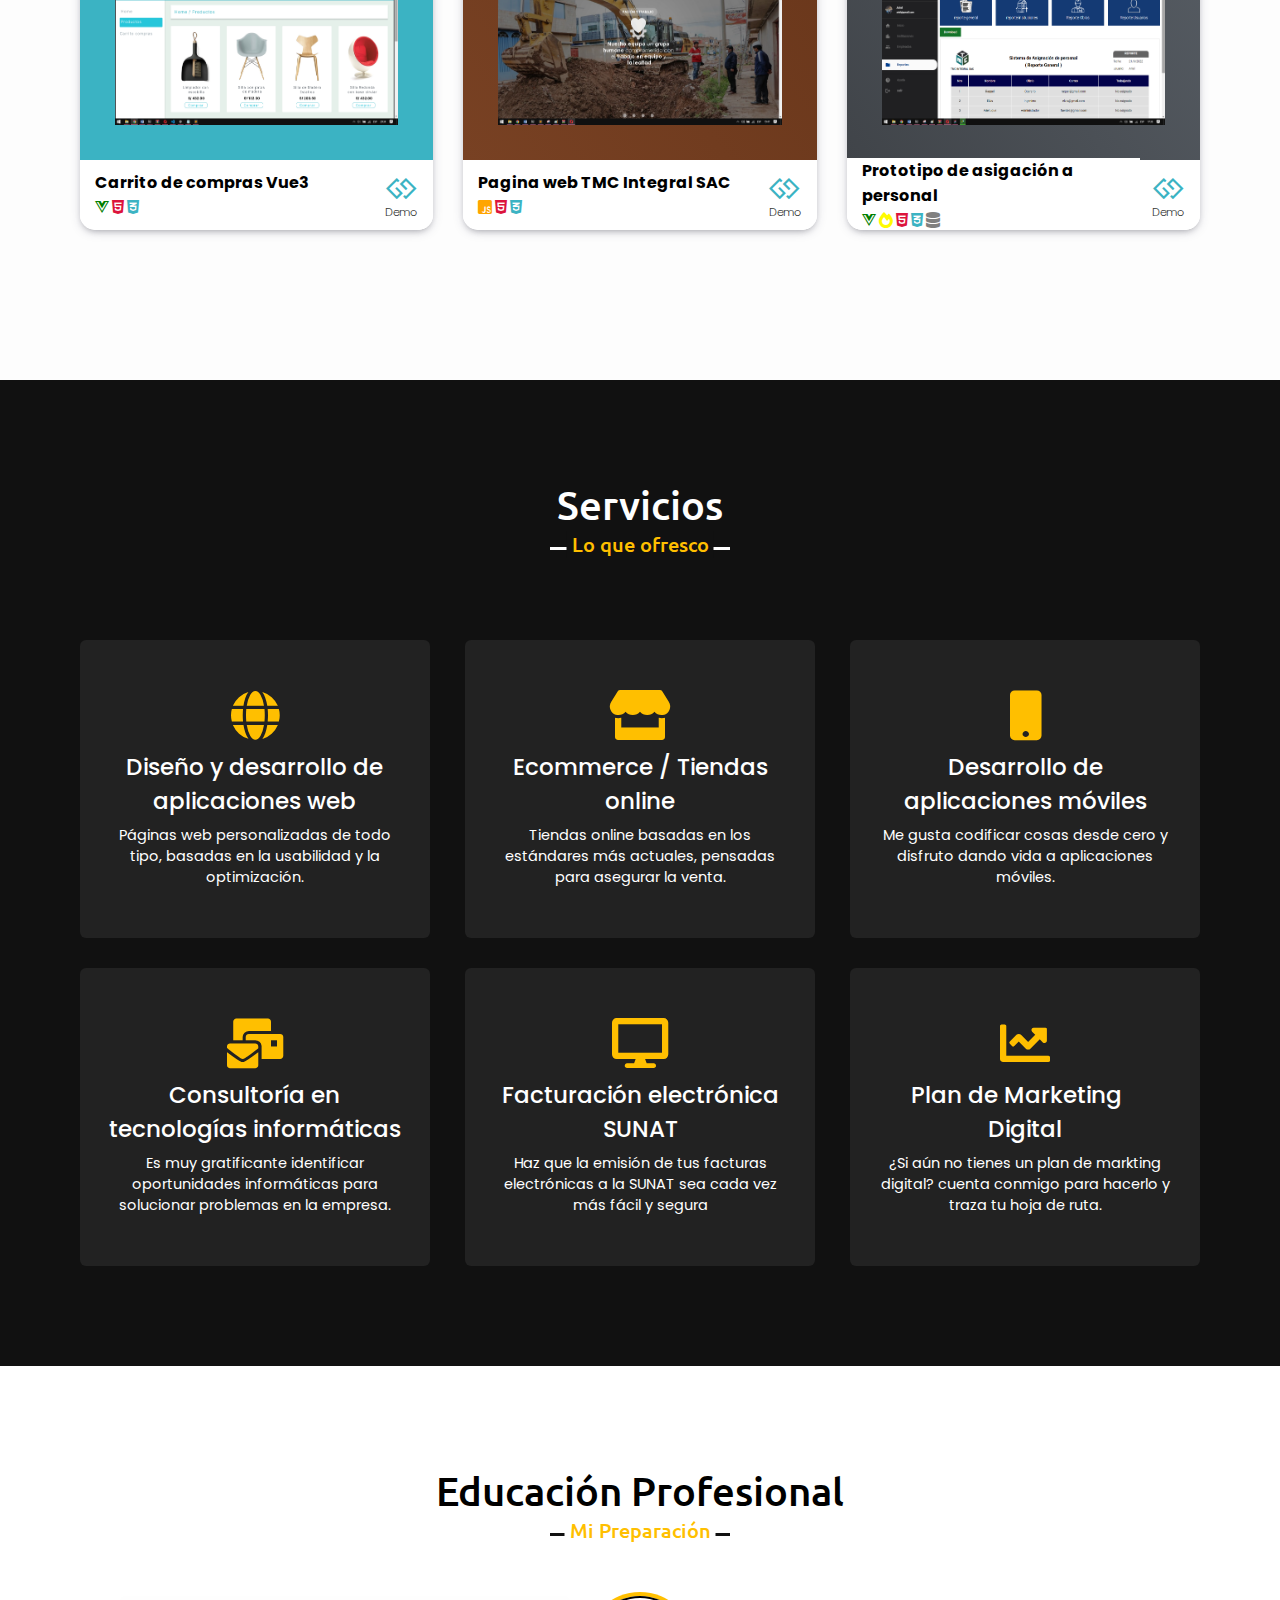
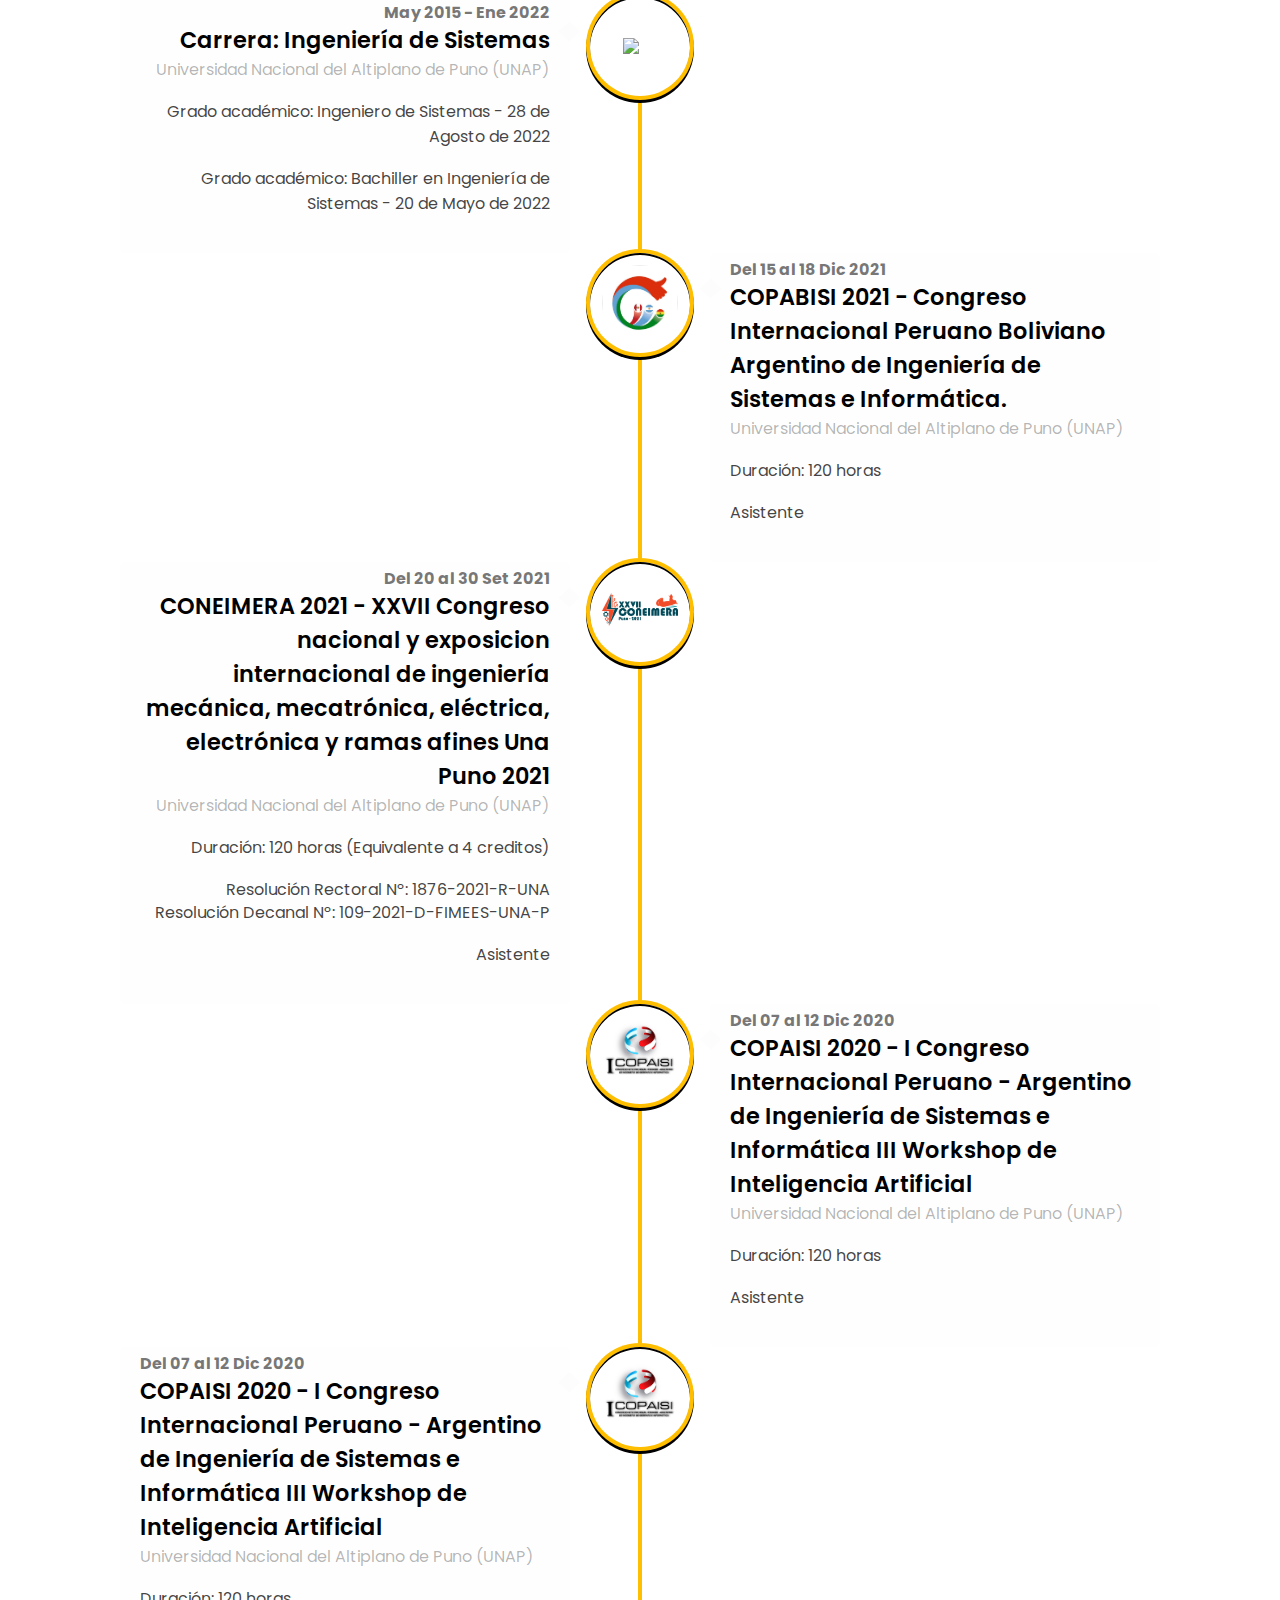
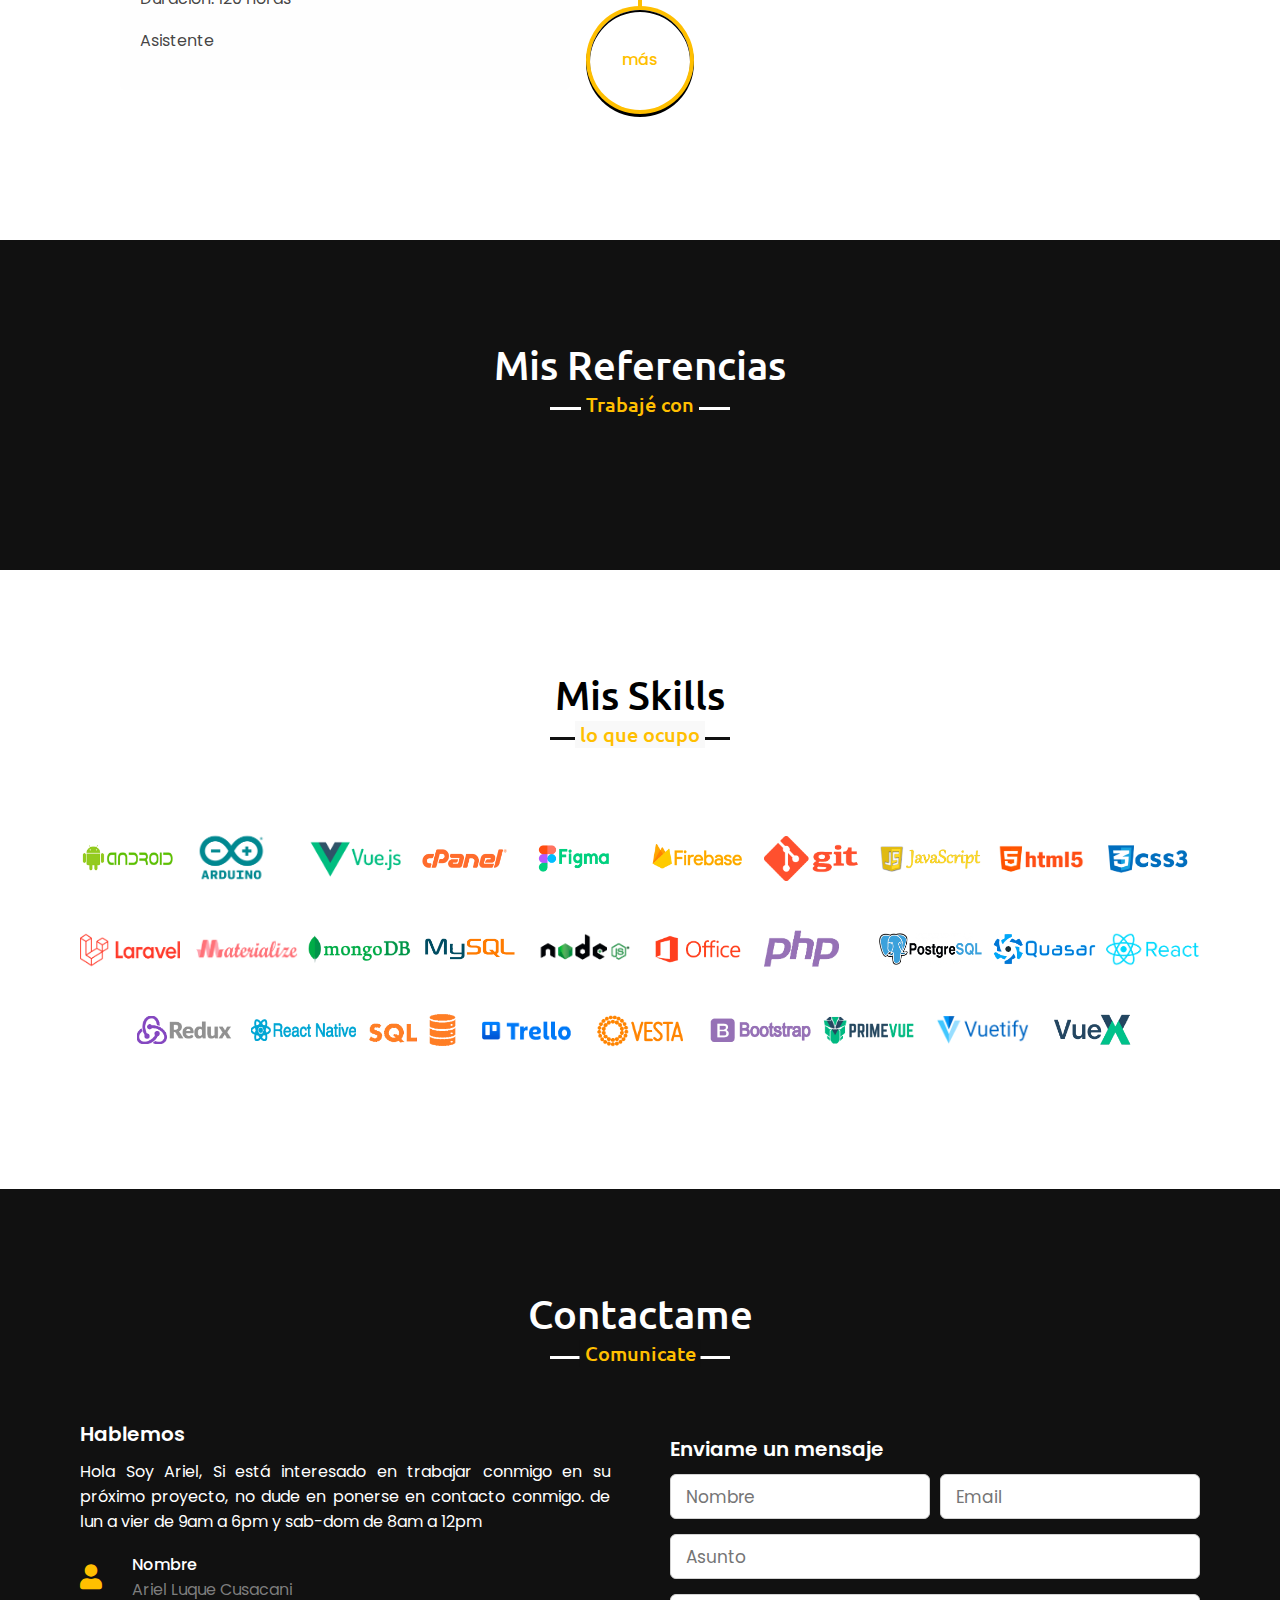
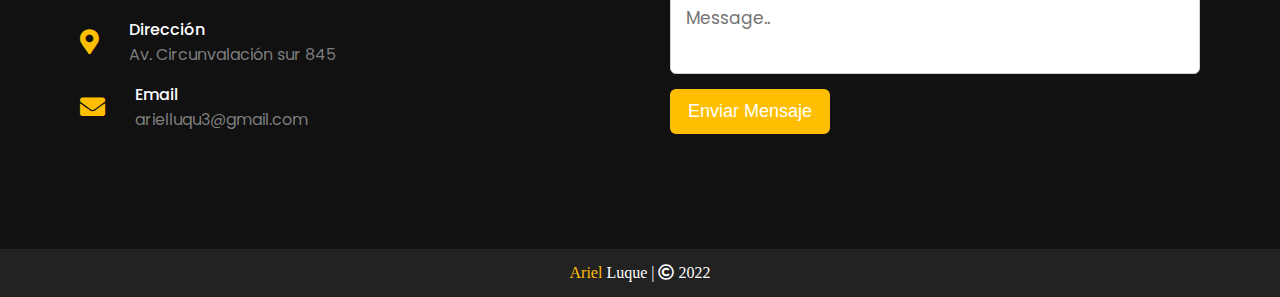
==== commit 28becc85: "Update index.html" ====
--- a/index.html
+++ b/index.html
@@ -26,7 +26,7 @@
                 <li><a href="#about" class="menu-btn">Portafolio</a></li>
                 <li><a href="#services" class="menu-btn">Servicios</a></li>
                 <li><a href="#skills" class="menu-btn">Educación</a></li>
-                <li><a href="#teams" class="menu-btn">Equipo</a></li>
+                <li><a href="#teams" class="menu-btn">Referencias</a></li>
                 <li><a href="#skill" class="menu-btn">Skills</a></li>
                 <li><a href="#contact" class="menu-btn">Contacto</a></li>
             </ul>
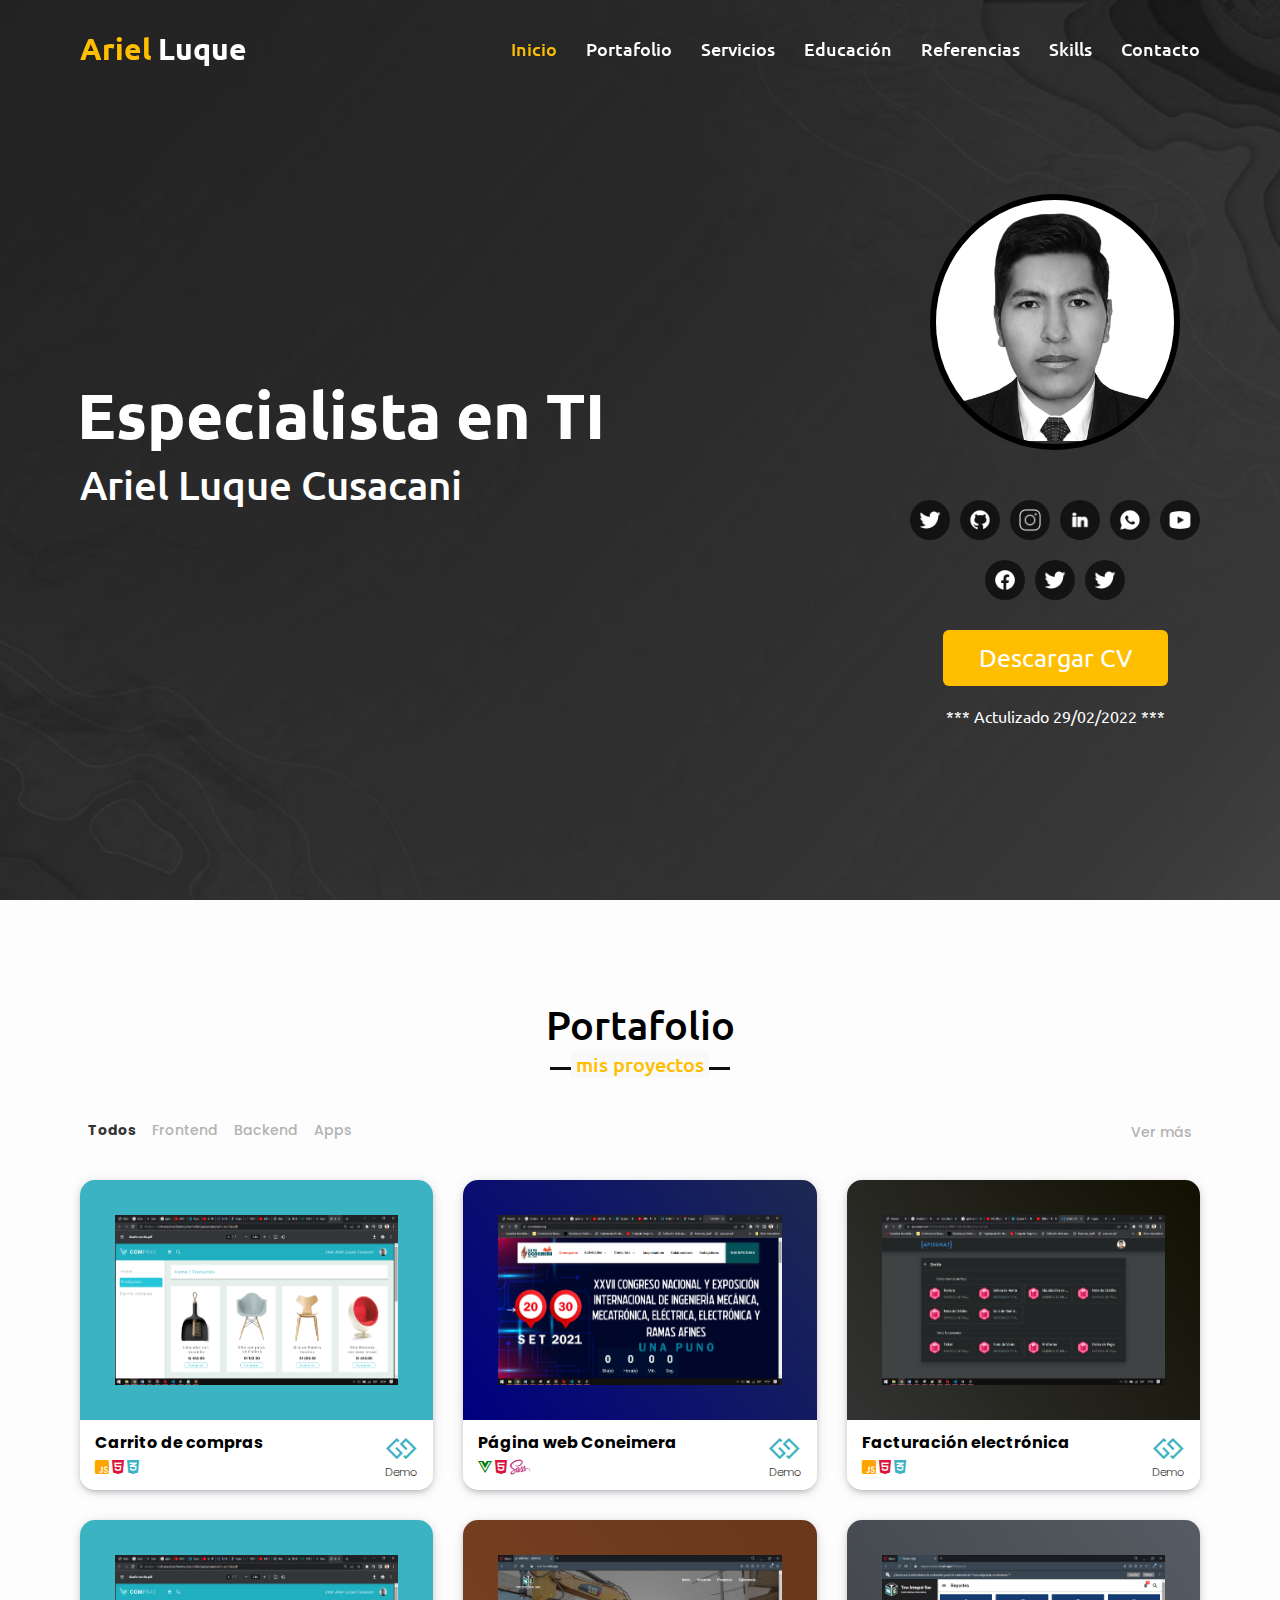
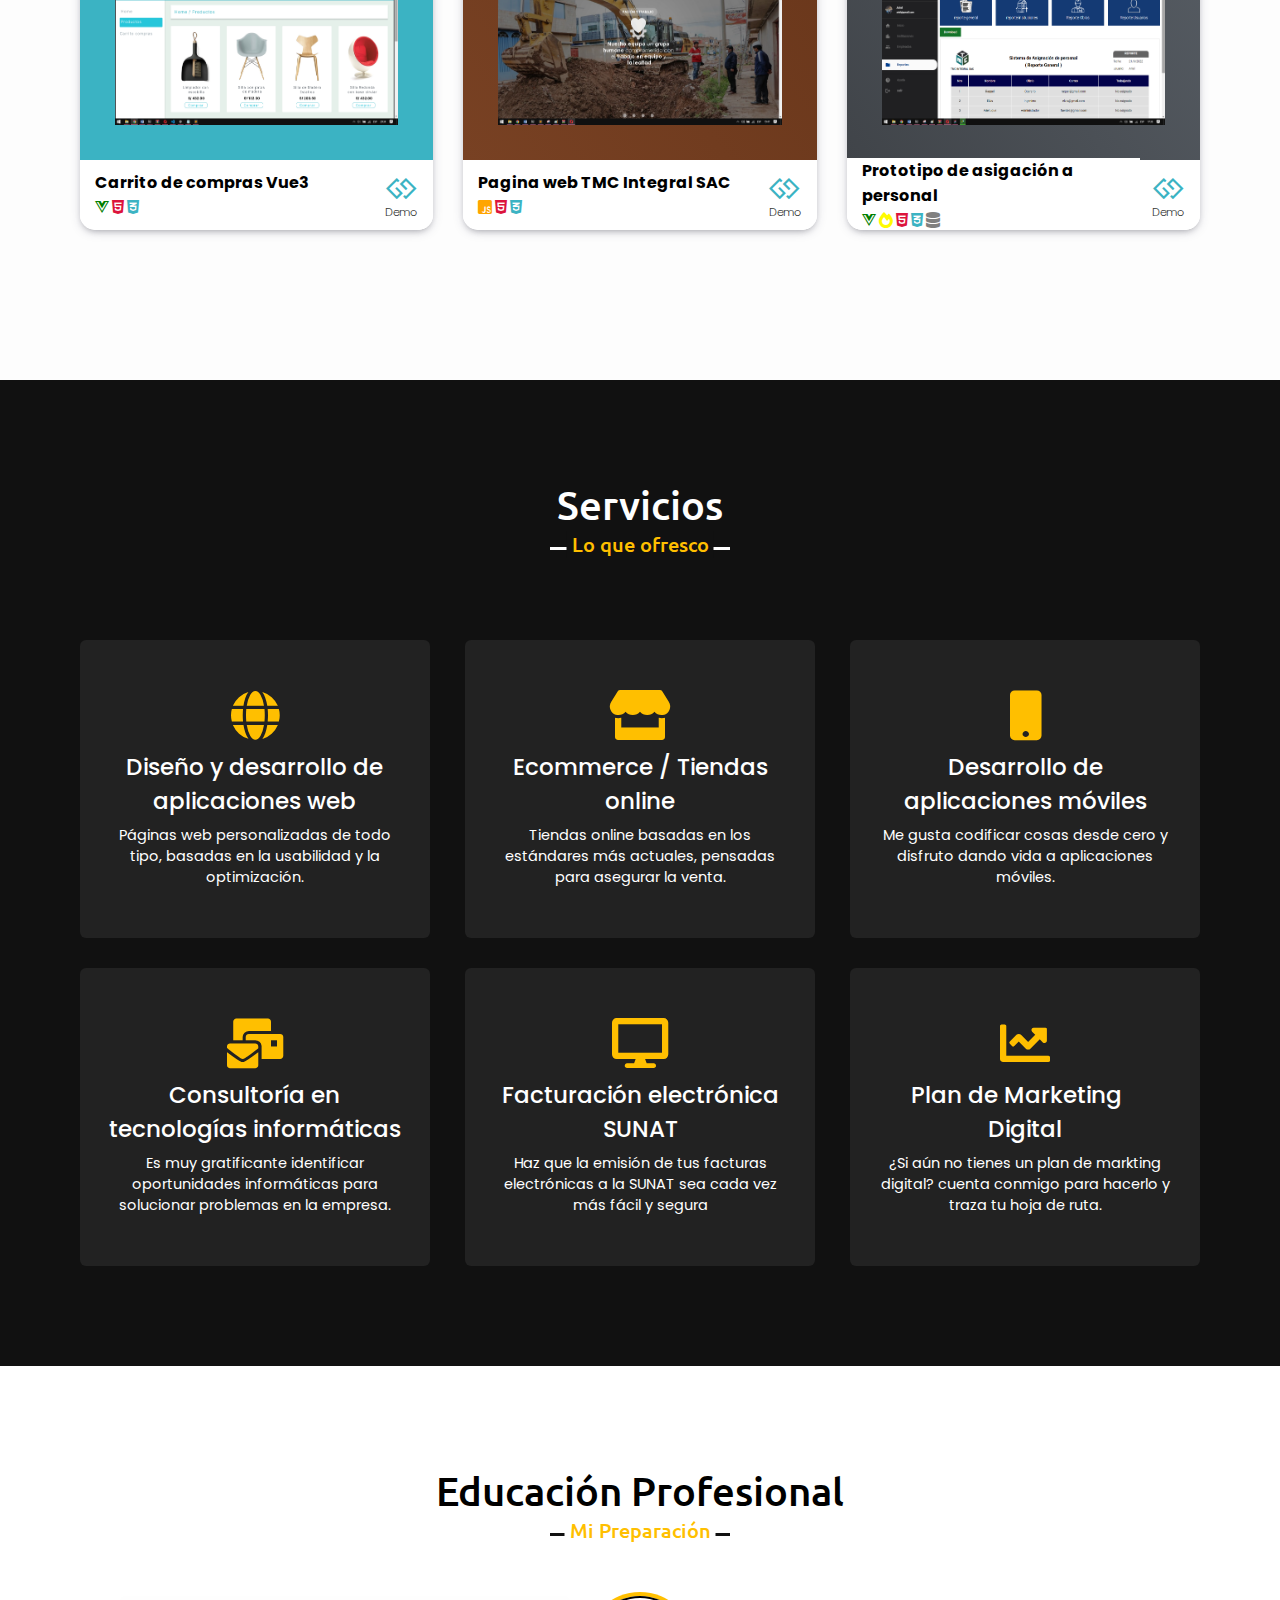
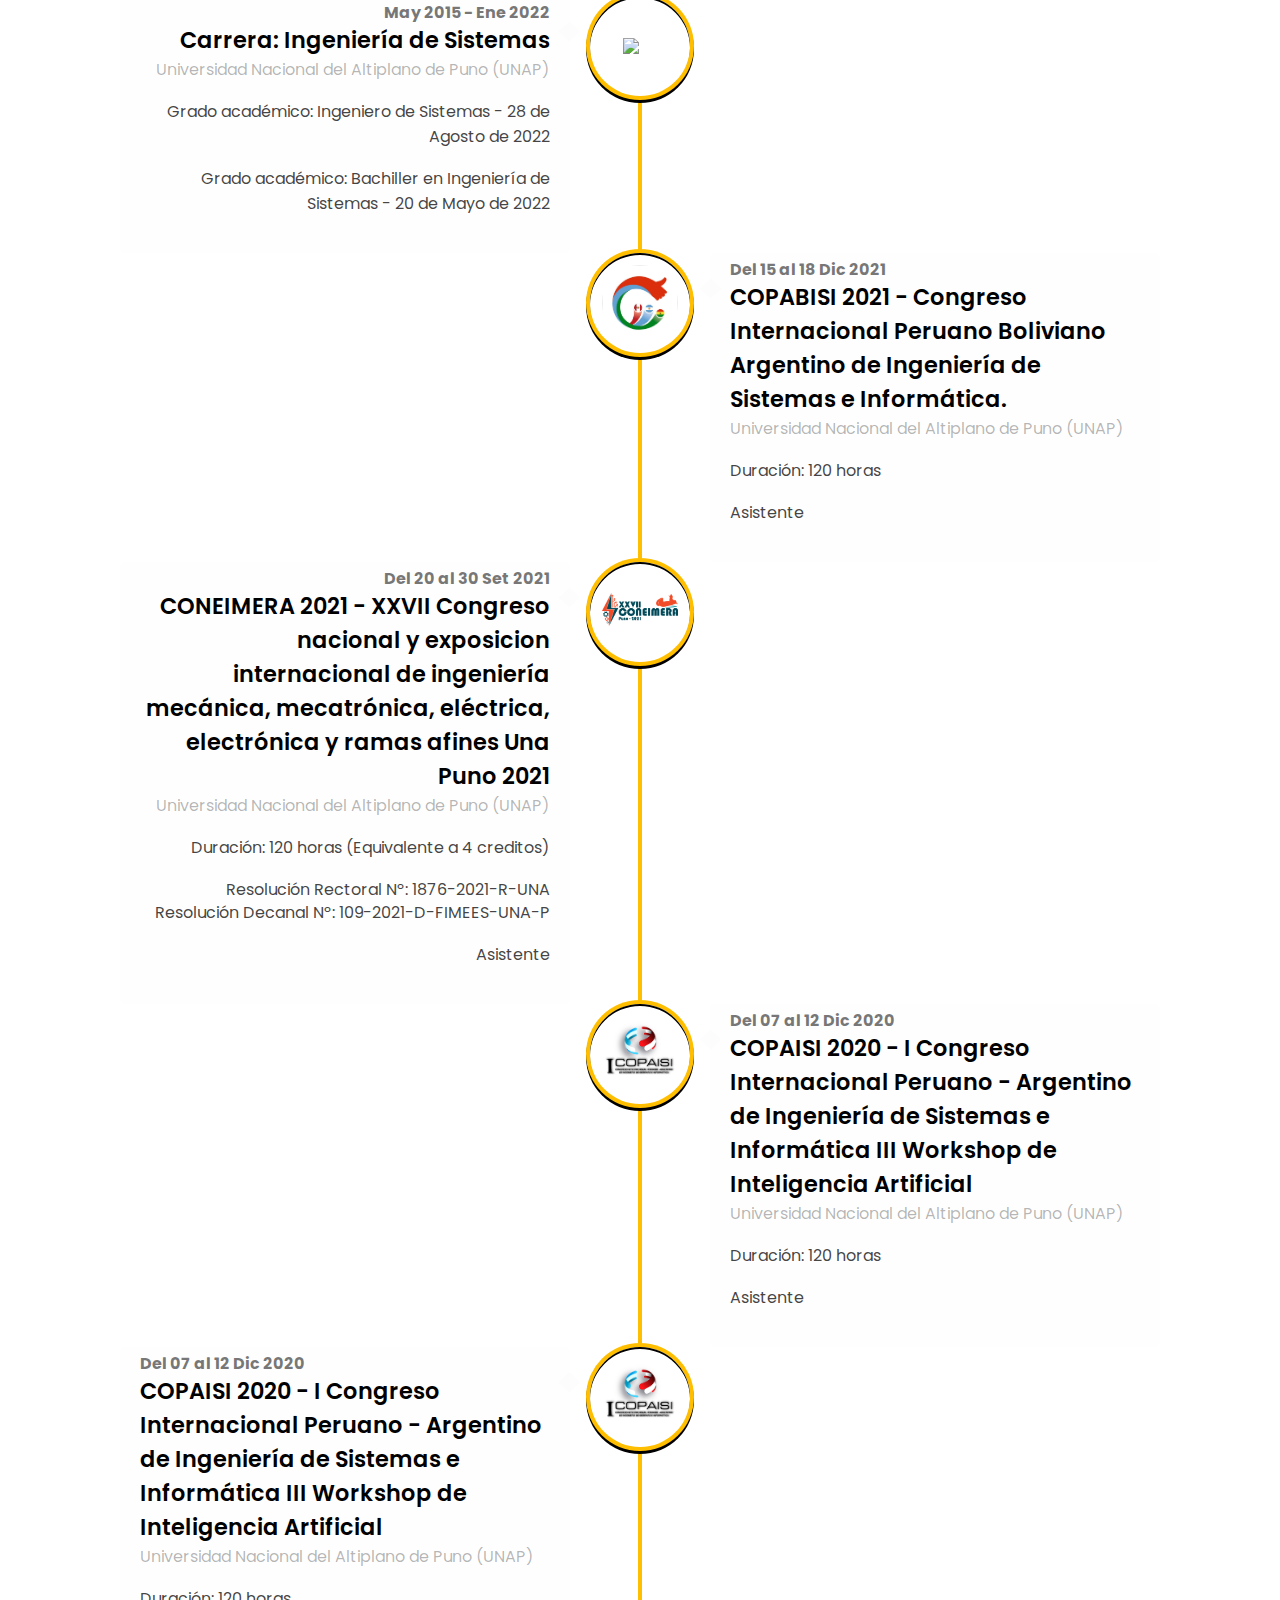
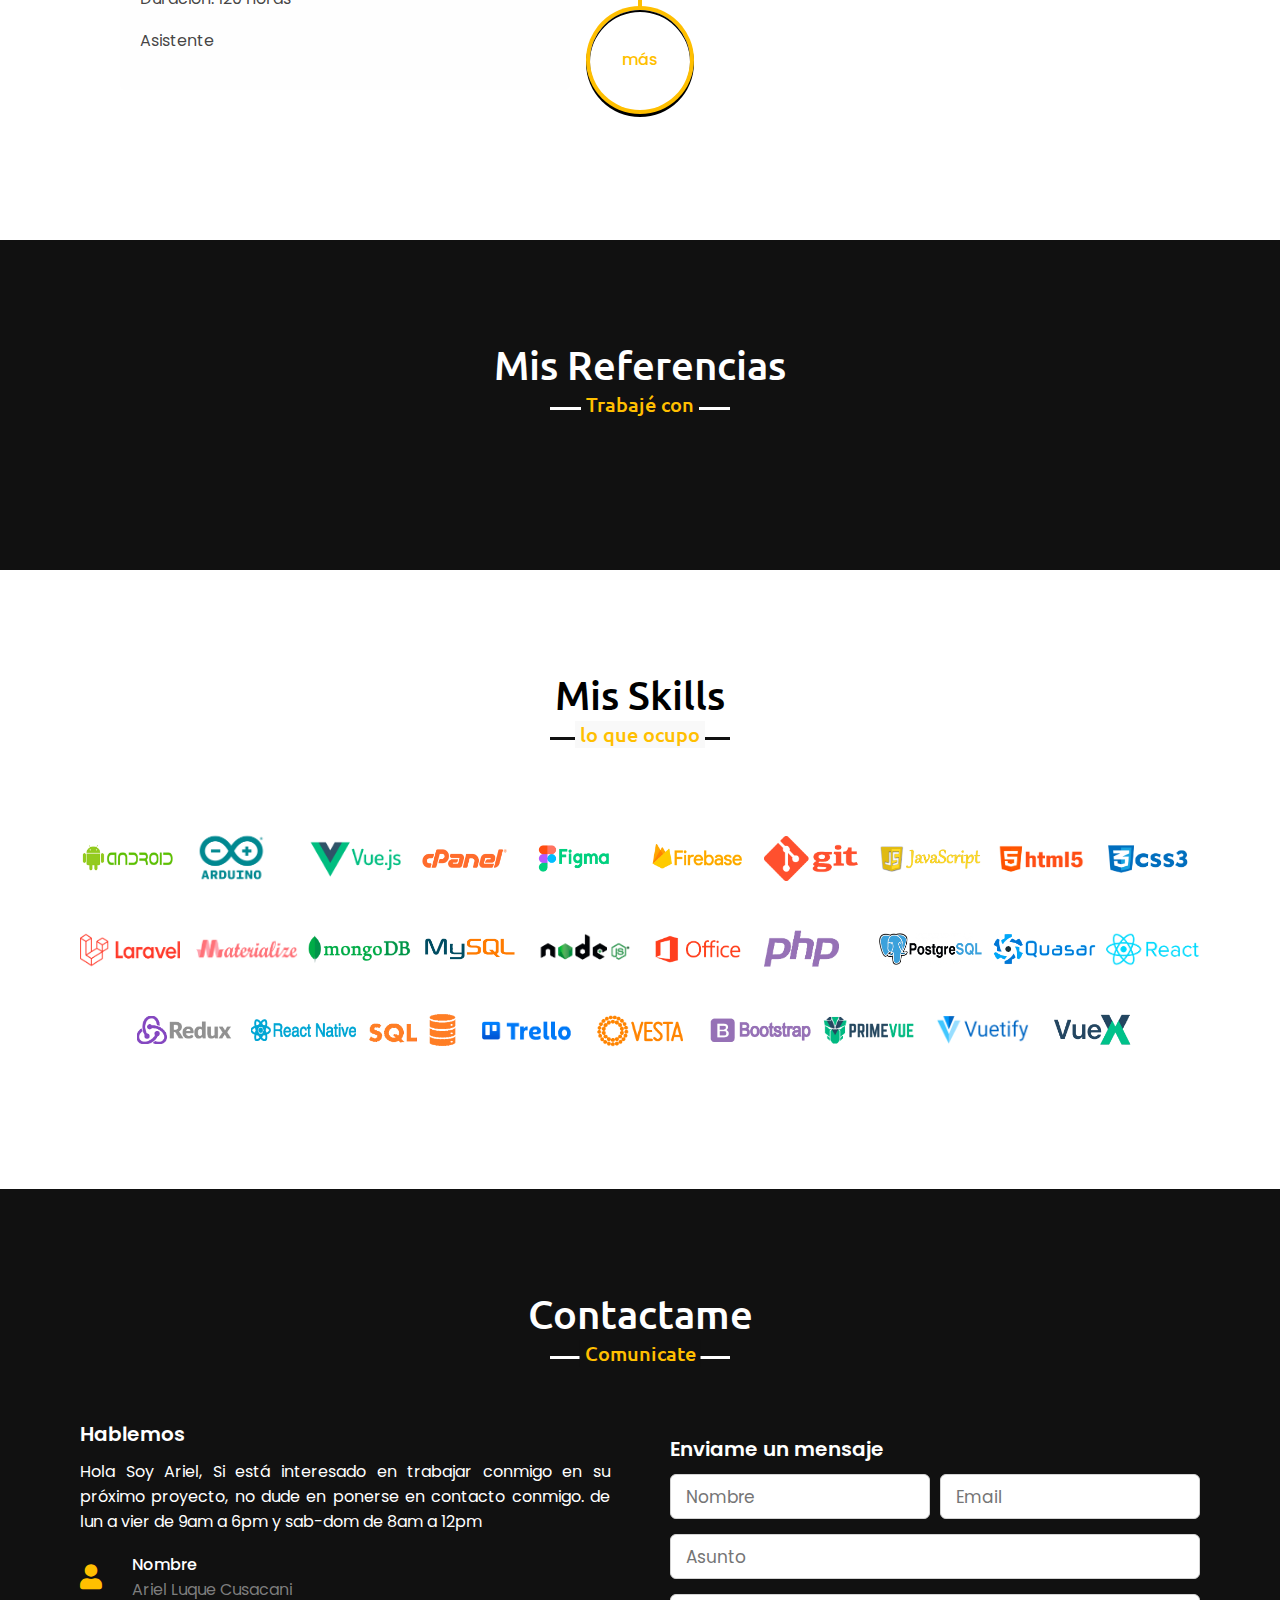
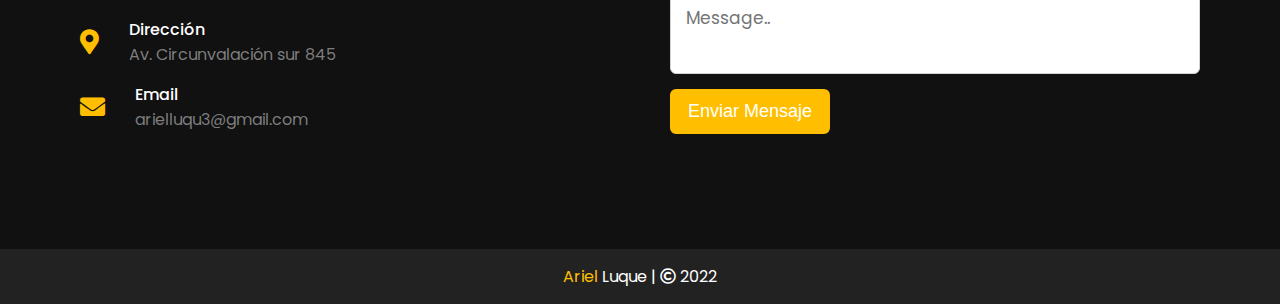
==== commit 58225cc9: "pequeños cambios en el formulario" ====
--- a/index.html
+++ b/index.html
@@ -524,8 +524,9 @@
                         <div class="field">
                             <input type="text" "asunto" name="subject" placeholder="Asunto" required>
                         </div>
-                        <div class="field textarea" name="message">
-                            <textarea cols="30" rows="10" placeholder="Message.." required></textarea>
+                        <div class="field textarea">
+                            <textarea cols="30" rows="10" name="message" placeholder="Message.." required></textarea>
+                            <input type="hidden" name="_captcha" value="false">
                         </div>
                         <div class="button-area">
                             <button type="submit" name="enviar">Enviar Mensaje</button>
--- a/style.css
+++ b/style.css
@@ -578,12 +578,14 @@
 
 /* footer section styling */
 footer{
+    font-family: poppins;
     background: #222;
     padding: 15px 23px;
     color: #fff;
     text-align: center;
 }
 footer span a{
+    font-family: poppins;
     color: #ffbf00;
     text-decoration: none;
 }
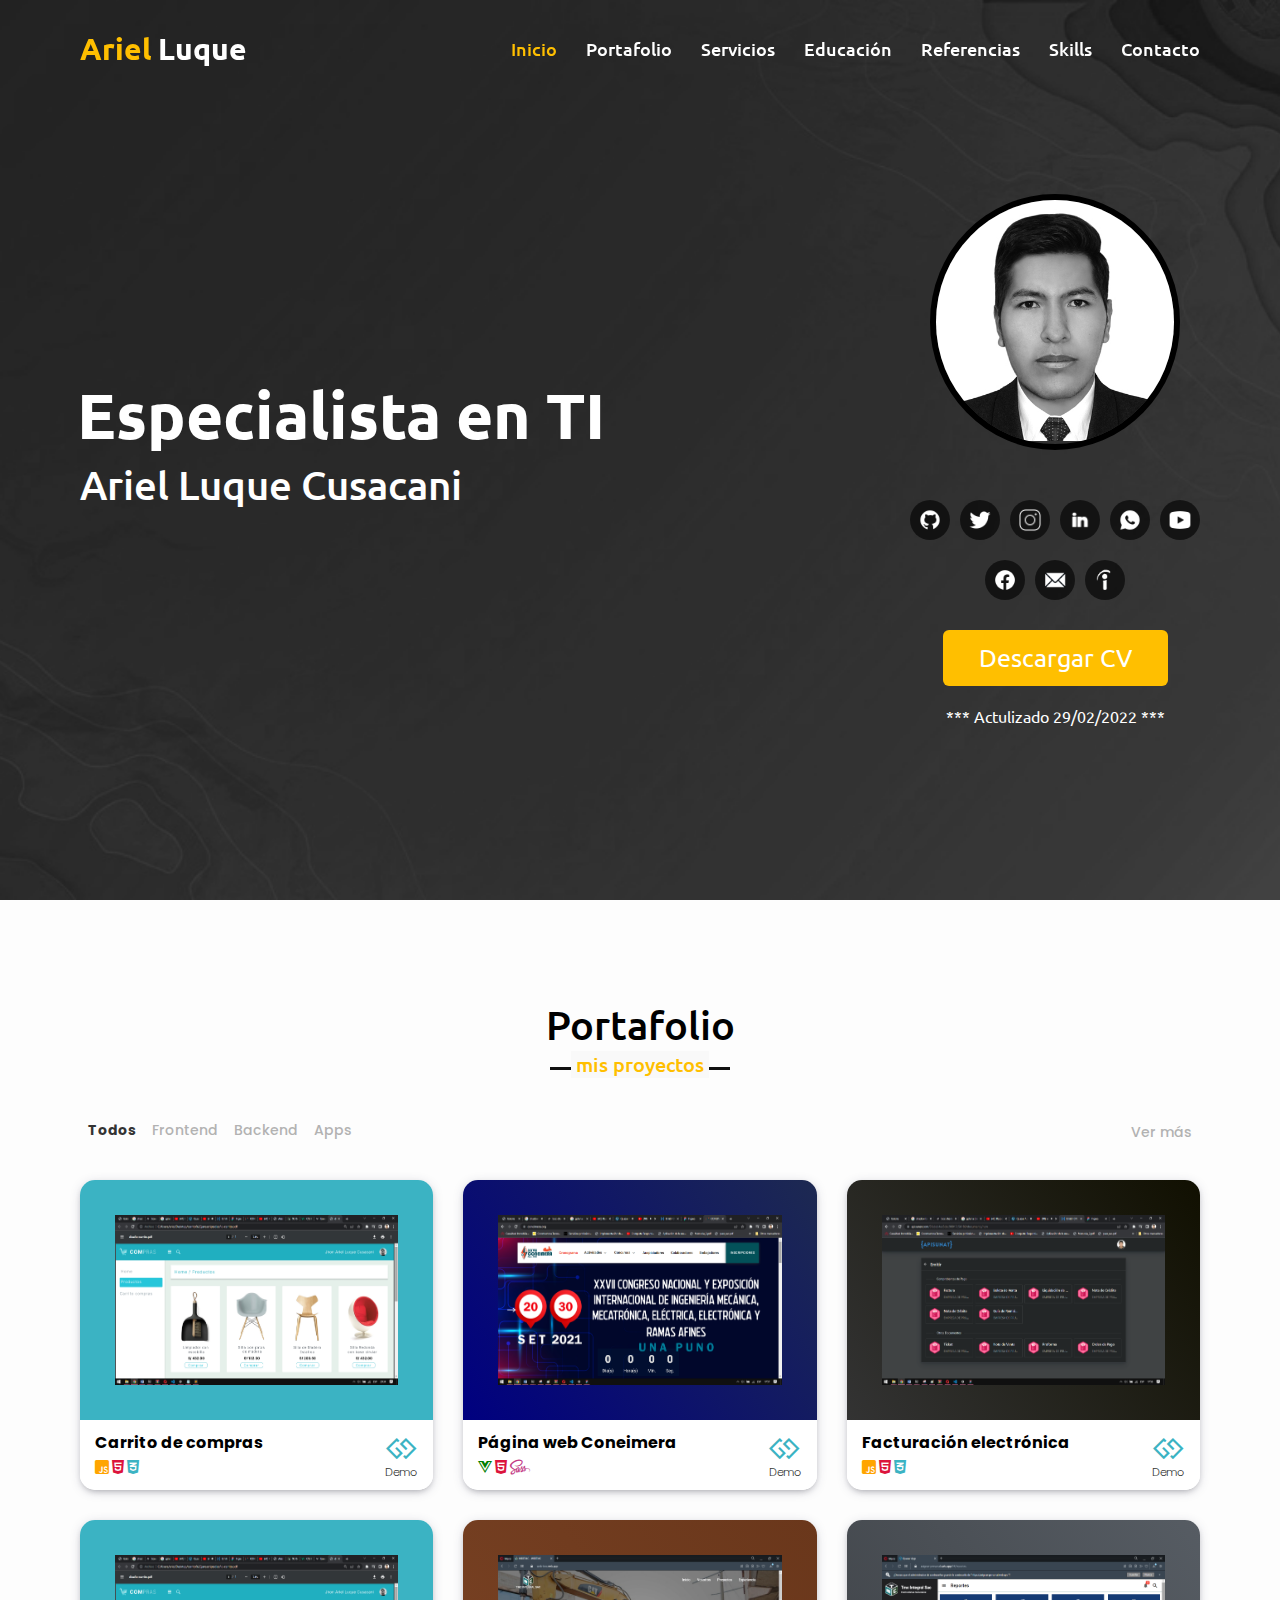
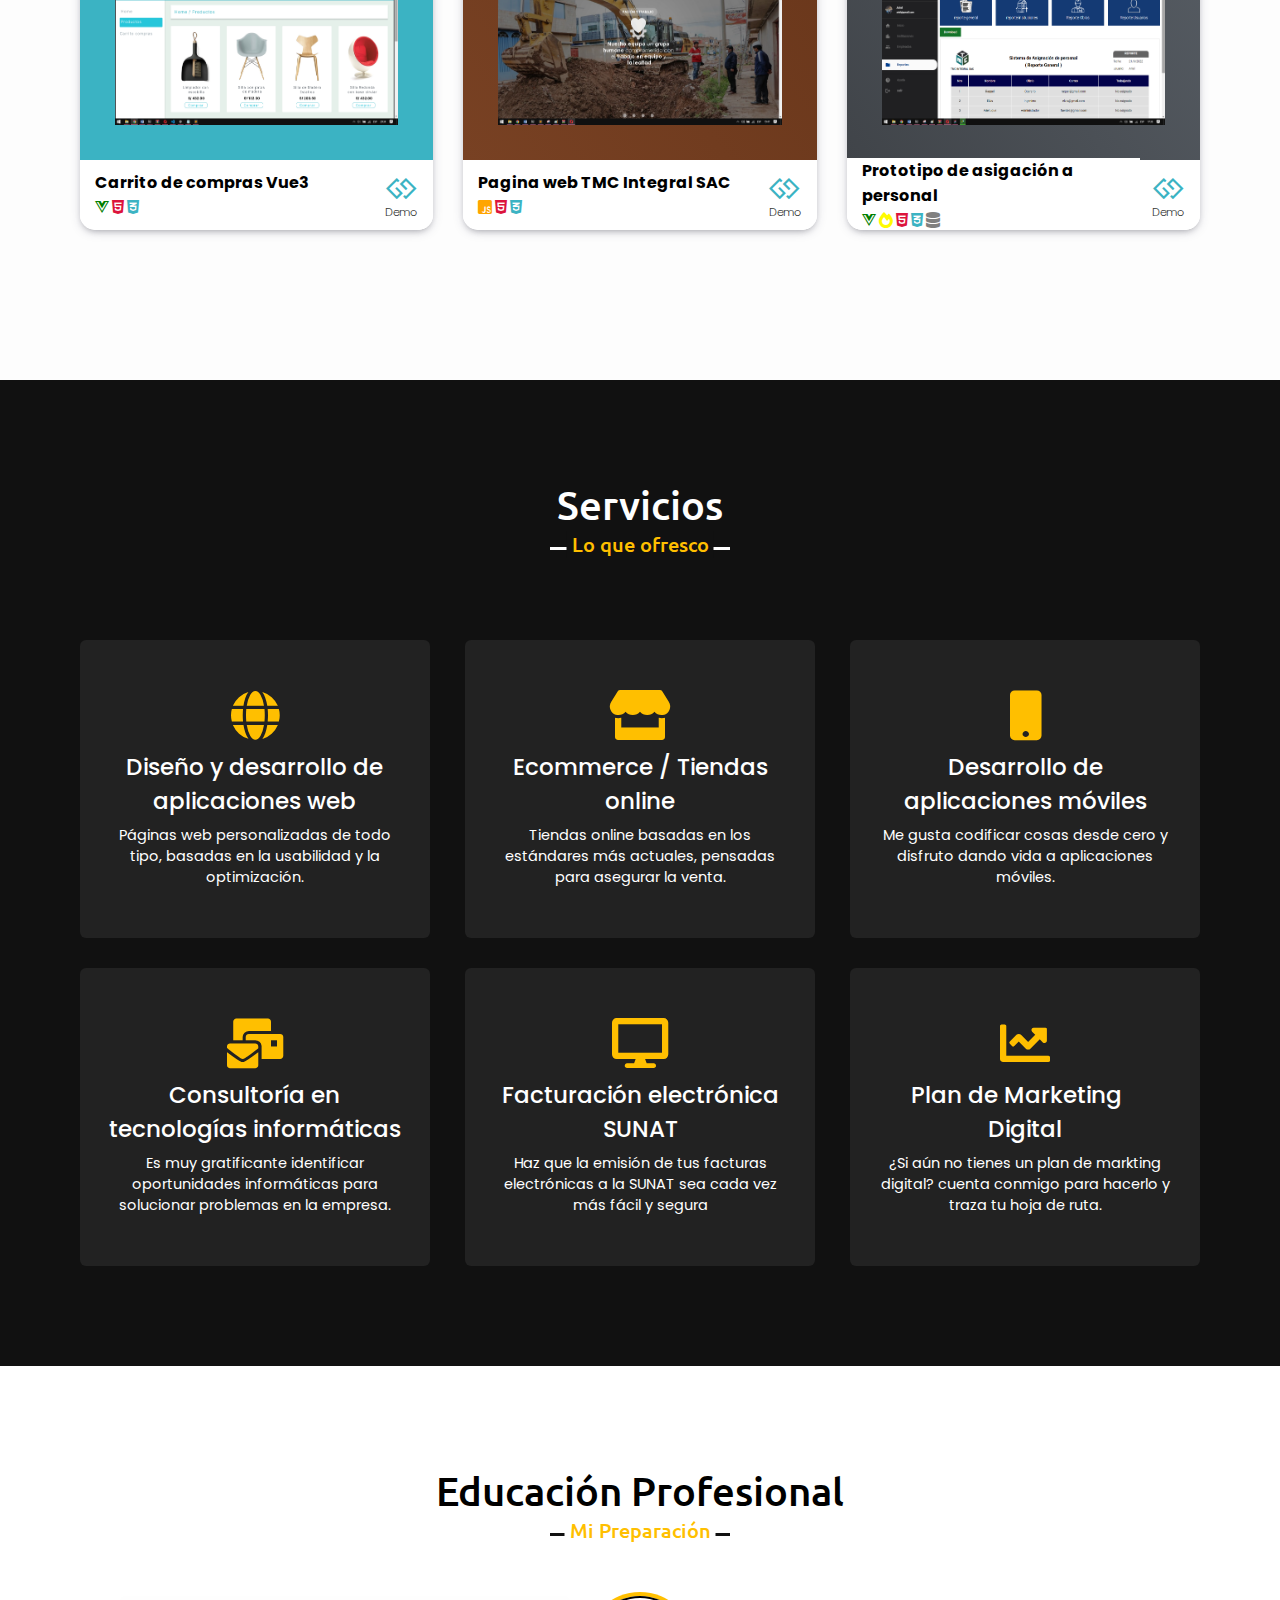
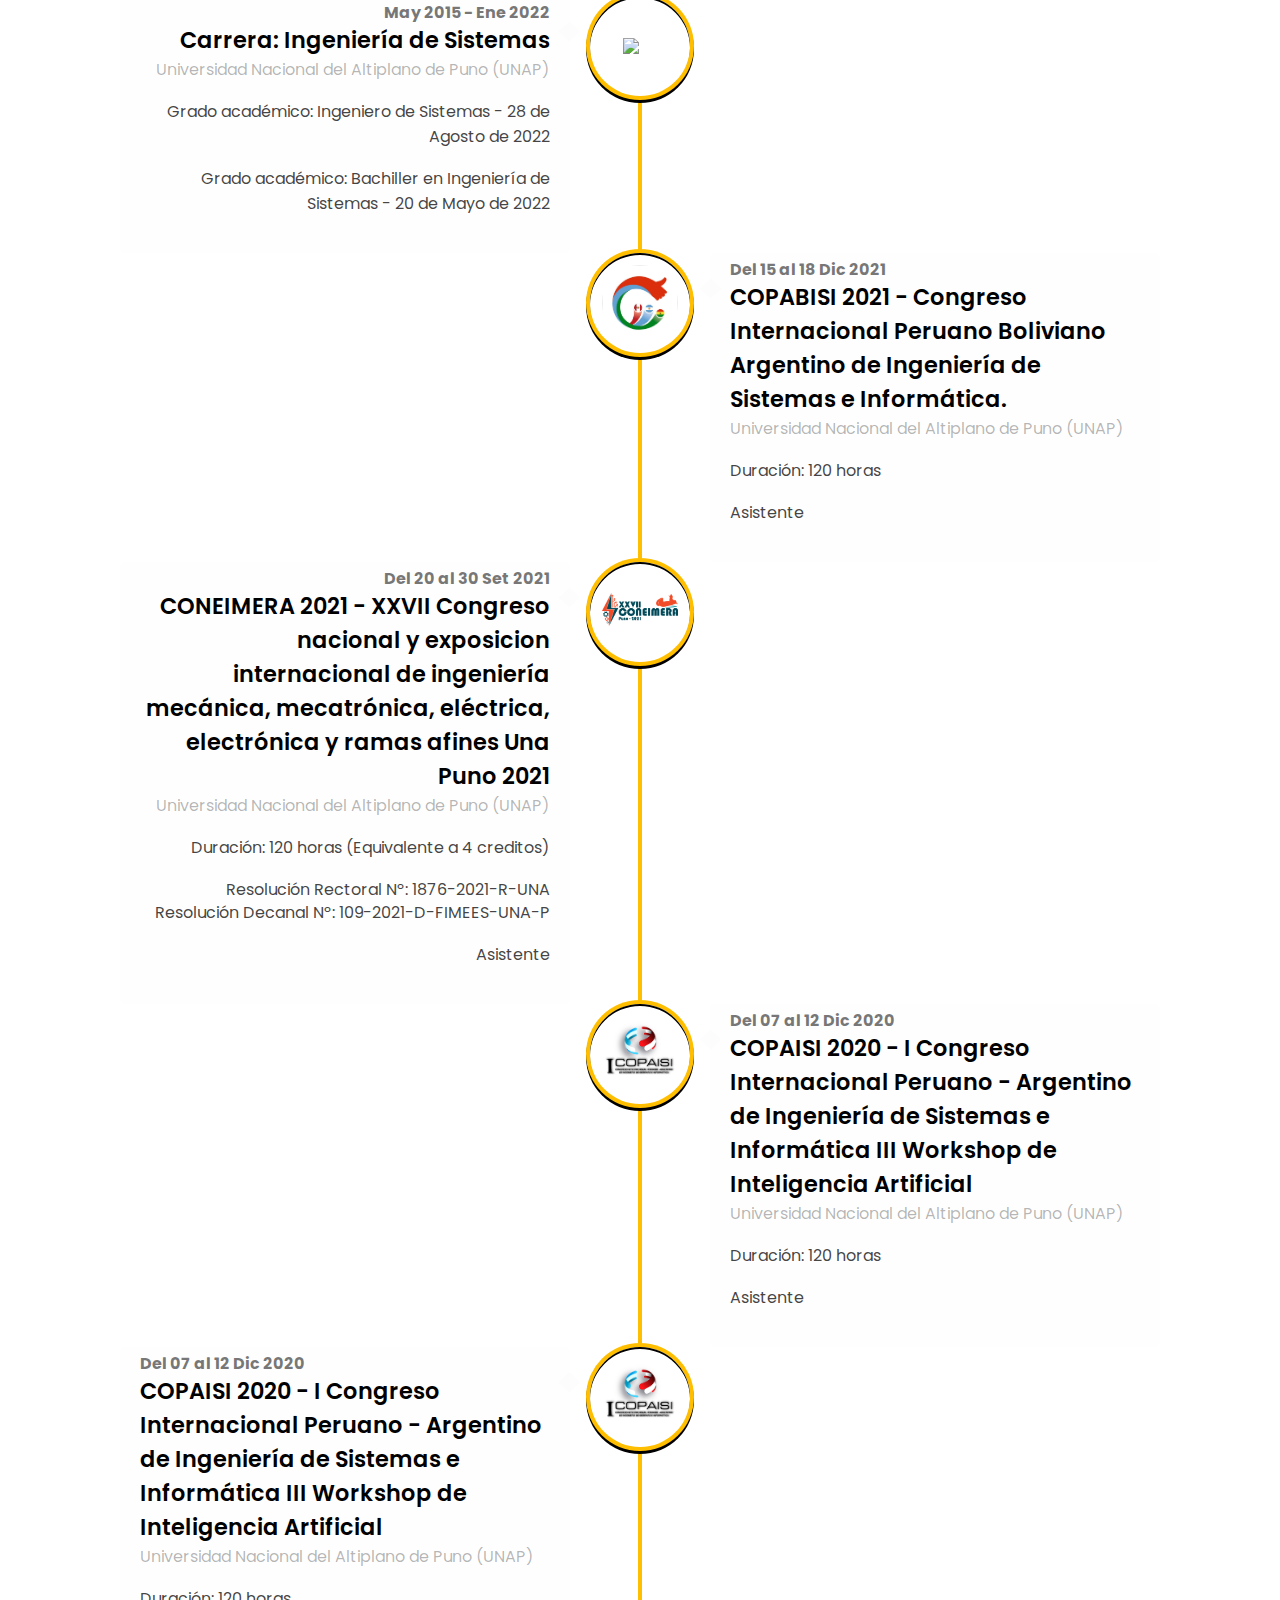
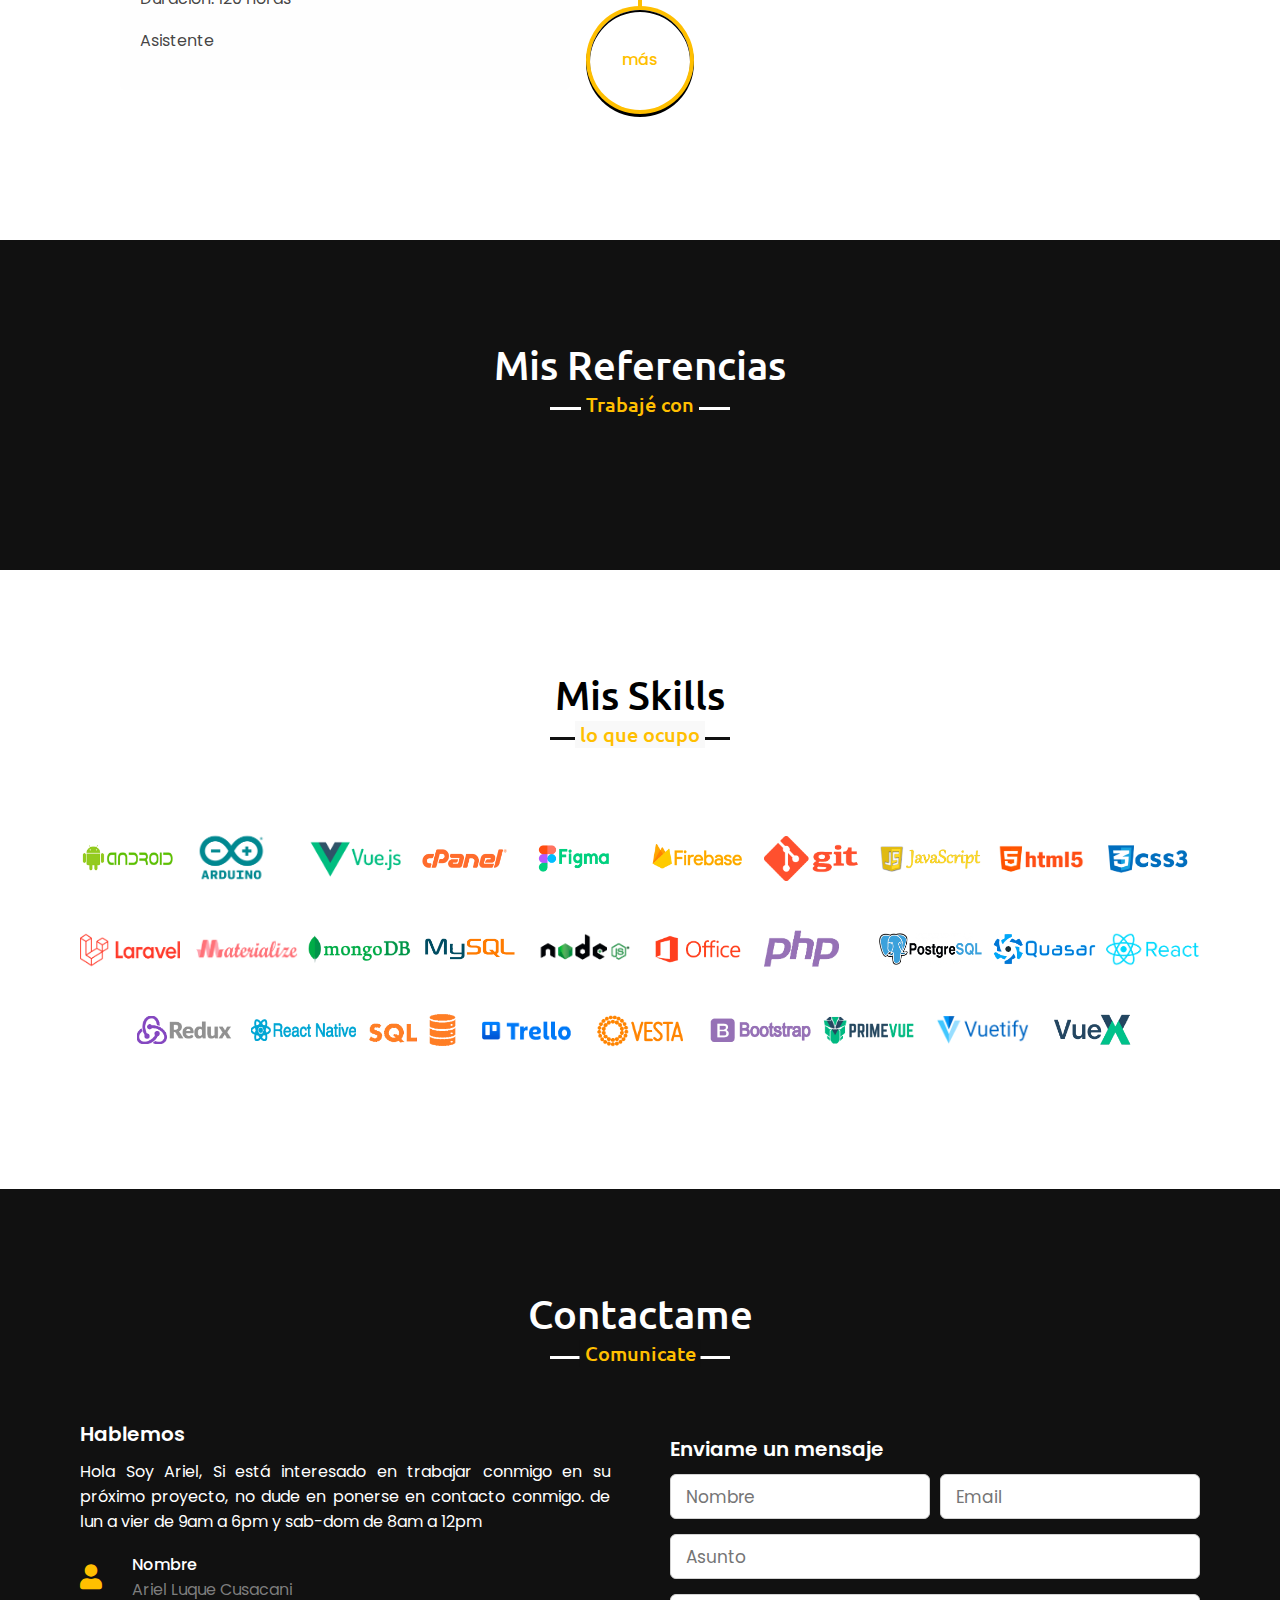
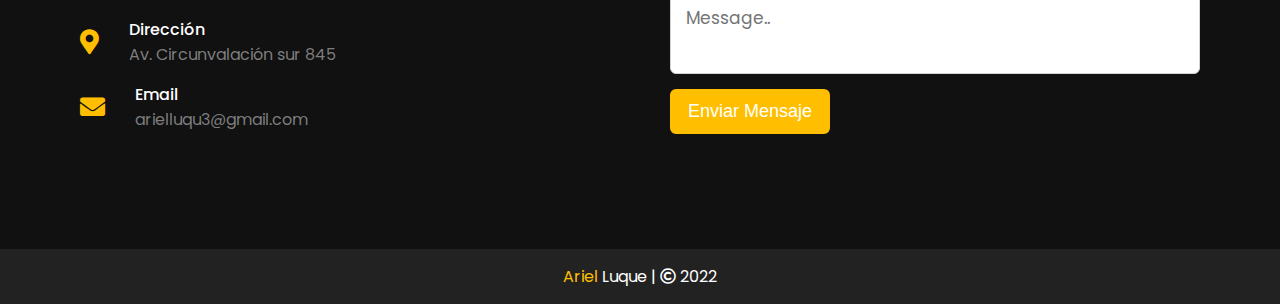
==== commit 4b224366: "pequeños cambios en el home" ====
--- a/index.html
+++ b/index.html
@@ -51,17 +51,17 @@
                 </div>
                 <div class="text-3" ><span class="typing" style="color: white; font-size:2rem; font-weight: 300;"></span></div>
                 <div style="margin-left: 0; display: flex; justify-content: flex-start; margin-top: 120px; ">
-                    <div class="icono-header-container" style="margin-left: 0px;"><img src="images/iconos/icons8-twitter-30.png" width="24px" height="24px" /></div>
-                    <div class="icono-header-container"><img src="images/iconos/icons8-github-30.png" width="24px" height="24px" /></div>
-                    <div class="icono-header-container"><img src="images/iconos/icons8-instagram-50.png" width="24px" height="24px" /></div>
-                    <div class="icono-header-container"><img src="images/iconos/icons8-linkedin-50.png" width="24px" height="24px" /></div>
-                    <div class="icono-header-container"><img src="images/iconos/icons8-whatsapp-30.png" width="24px" height="24px" /></div>
-                    <div class="icono-header-container"><img src="images/iconos/icons8-youtube-play-30.png" width="24px" height="24px" /></div>
+                    <div class="icono-header-container" style="margin-left: 0px;"> <a href="https://github.com/ariel-web" target="_blank" class="link-header"> <img src="images/iconos/icons8-github-30.png" width="24px" height="24px"/></a></div>
+                    <div class="icono-header-container"><a href="https://twitter.com/arielluke6" target="_blank" class="link-header"><img src="images/iconos/icons8-twitter-30.png" width="24px" height="24px" /></a></div>
+                    <div class="icono-header-container"><a href="https://www.instagram.com/jhonar_theking/" target="_blank" class="link-header"><img src="images/iconos/icons8-instagram-50.png" width="24px" height="24px" /></a></div>
+                    <div class="icono-header-container"><a href="https://www.linkedin.com/in/arielluqu3/" target="_blank" class="link-header"> <img src="images/iconos/icons8-linkedin-50.png" width="24px" height="24px" /></a></div>
+                    <div class="icono-header-container"><a href="https://api.whatsapp.com/send?phone=51966637192" target="_blank" class="link-header"><img src="images/iconos/icons8-whatsapp-30.png" width="24px" height="24px" /></a></div>
+                    <div class="icono-header-container"><a href="mailto:arielluqu3@gmail.com" target="_blank" class="link-header"><img src="images/iconos/icons8-youtube-play-30.png" width="24px" height="24px" /> </a></div>
                 </div>
                 <div style=" margin-left: 0; display: flex; justify-content: flex-start; margin-top: 20px; margin-bottom: 10px;">
-                    <div class="icono-header-container" style="margin-left: 0px;"><img src="images/iconos/icons8-facebook-rodeado-de-círculo-64.png" width="24px" height="24px" /></div>
-                    <div class="icono-header-container"><img src="images/iconos/icons8-twitter-30.png" width="24px" height="24px" /></div>
-                    <div class="icono-header-container"><img src="images/iconos/icons8-twitter-30.png" width="24px" height="24px" /></div>
+                    <div class="icono-header-container" style="margin-left: 0px;"> <a href="https://www.facebook.com/arielluqu3" target="_blank" class="link-header"> <img src="images/iconos/icons8-facebook-rodeado-de-círculo-64.png" width="24px" height="24px"/> </a> </div>
+                    <div class="icono-header-container"> <a href="mailto:arielluqu3@gmail.com" target="_blank" class="link-header"> <img src="images/iconos/email.png" width="24px" height="24px" /> </a> </div>
+                    <div class="icono-header-container"> <a href="https://www.facebook.com/arielluqu3" target="_blank" class="link-header"><img src="images/iconos/indeed.png" width="24px" height="24px" /> </a> </div>
                 </div>
 
                 <a href="#">Descargar CV</a>
@@ -527,6 +527,7 @@
                         <div class="field textarea">
                             <textarea cols="30" rows="10" name="message" placeholder="Message.." required></textarea>
                             <input type="hidden" name="_captcha" value="false">
+                            <input type="hidden" name="_next" value="https://ariel-web.github.io/PORTAFOLIO/">
                         </div>
                         <div class="button-area">
                             <button type="submit" name="enviar">Enviar Mensaje</button>
--- a/style.css
+++ b/style.css
@@ -186,6 +186,7 @@
     display: flex;
     background: url("images/banner.jpg") no-repeat center;
     height: 100vh;
+    min-height: 700px;
     color: #fff;
     min-height: 500px;
     background-size: cover;
@@ -860,7 +861,13 @@
     border: solid 4px #ffbf00;
 }
 
-
+.link-header{
+  height: 25px;
+  width: 25px;
+  margin: 0px !important;
+  padding: 0px !important;
+  background: none !important;
+}
 
 
 section[id] {
